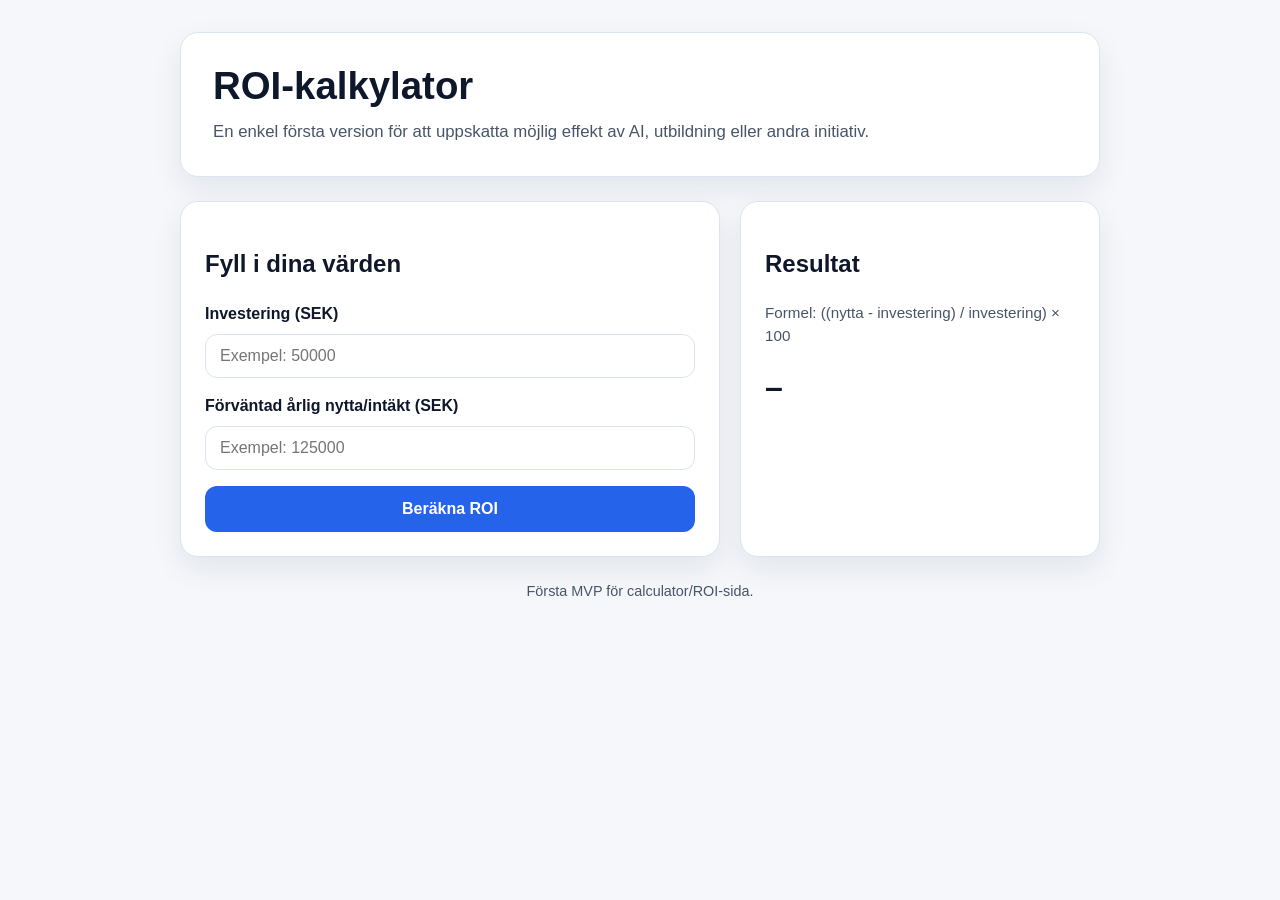
==== index.html @ 21eb2265 "Create index.html for ROI calculator Initial implementation of ROI calculator web page." ====
<!doctype html>
<html lang="sv">
<head>
  <meta charset="utf-8" />
  <meta name="viewport" content="width=device-width,initial-scale=1" />
  <title>ROI-kalkylator | Superintelligent</title>
  <meta name="description" content="Beräkna möjlig ROI på AI och kompetensutveckling." />
  <style>
    :root {
      --bg: #f5f7fb;
      --card: #ffffff;
      --text: #0f172a;
      --muted: #475569;
      --primary: #2563eb;
      --border: #dbe4f0;
      --shadow: 0 12px 30px rgba(15, 23, 42, 0.08);
      --radius: 18px;
    }

    * { box-sizing: border-box; }
    body {
      margin: 0;
      font-family: Arial, sans-serif;
      background: var(--bg);
      color: var(--text);
      line-height: 1.5;
    }

    .wrap {
      max-width: 960px;
      margin: 0 auto;
      padding: 32px 20px 60px;
    }

    .hero {
      background: var(--card);
      border: 1px solid var(--border);
      border-radius: var(--radius);
      box-shadow: var(--shadow);
      padding: 32px;
      margin-bottom: 24px;
    }

    h1 {
      margin: 0 0 12px;
      font-size: 2.4rem;
      line-height: 1.1;
    }

    p.lead {
      margin: 0;
      color: var(--muted);
      font-size: 1.05rem;
      max-width: 720px;
    }

    .grid {
      display: grid;
      gap: 20px;
      grid-template-columns: 1.2fr 0.8fr;
    }

    .card {
      background: var(--card);
      border: 1px solid var(--border);
      border-radius: var(--radius);
      box-shadow: var(--shadow);
      padding: 24px;
    }

    label {
      display: block;
      margin: 0 0 8px;
      font-weight: 700;
    }

    input {
      width: 100%;
      padding: 12px 14px;
      border: 1px solid var(--border);
      border-radius: 12px;
      font-size: 1rem;
      margin-bottom: 16px;
    }

    button {
      width: 100%;
      padding: 14px 18px;
      background: var(--primary);
      color: #fff;
      border: 0;
      border-radius: 12px;
      font-size: 1rem;
      font-weight: 700;
      cursor: pointer;
    }

    .result {
      margin-top: 8px;
      font-size: 2rem;
      font-weight: 800;
    }

    .muted {
      color: var(--muted);
    }

    .small {
      font-size: 0.95rem;
    }

    footer {
      margin-top: 24px;
      color: var(--muted);
      font-size: 0.9rem;
      text-align: center;
    }

    @media (max-width: 800px) {
      .grid {
        grid-template-columns: 1fr;
      }

      h1 {
        font-size: 2rem;
      }
    }
  </style>
</head>
<body>
  <main class="wrap">
    <section class="hero">
      <h1>ROI-kalkylator</h1>
      <p class="lead">
        En enkel första version för att uppskatta möjlig effekt av AI, utbildning eller andra initiativ.
      </p>
    </section>

    <section class="grid">
      <div class="card">
        <h2>Fyll i dina värden</h2>

        <label for="investment">Investering (SEK)</label>
        <input id="investment" type="number" placeholder="Exempel: 50000" />

        <label for="gain">Förväntad årlig nytta/intäkt (SEK)</label>
        <input id="gain" type="number" placeholder="Exempel: 125000" />

        <button id="calculateBtn">Beräkna ROI</button>
      </div>

      <div class="card">
        <h2>Resultat</h2>
        <p class="muted small">Formel: ((nytta - investering) / investering) × 100</p>
        <div id="result" class="result">–</div>
        <p id="explanation" class="muted"></p>
      </div>
    </section>

    <footer>
      Första MVP för calculator/ROI-sida.
    </footer>
  </main>

  <script>
    const investmentInput = document.getElementById("investment");
    const gainInput = document.getElementById("gain");
    const resultEl = document.getElementById("result");
    const explanationEl = document.getElementById("explanation");
    const button = document.getElementById("calculateBtn");

    function formatPercent(value) {
      return new Intl.NumberFormat("sv-SE", {
        maximumFractionDigits: 1
      }).format(value) + " %";
    }

    button.addEventListener("click", () => {
      const investment = Number(investmentInput.value);
      const gain = Number(gainInput.value);

      if (!investment || investment <= 0 || gain < 0) {
        resultEl.textContent = "Ogiltiga värden";
        explanationEl.textContent = "Fyll i en investering över 0 och en nytta på 0 eller mer.";
        return;
      }

      const roi = ((gain - investment) / investment) * 100;
      resultEl.textContent = formatPercent(roi);

      if (roi >= 100) {
        explanationEl.textContent = "Det här indikerar mycket stark potentiell avkastning.";
      } else if (roi >= 0) {
        explanationEl.textContent = "Det här indikerar positiv potentiell avkastning.";
      } else {
        explanationEl.textContent = "Det här indikerar att nyttan ännu inte överstiger investeringen.";
      }
    });
  </script>
</body>
</html>
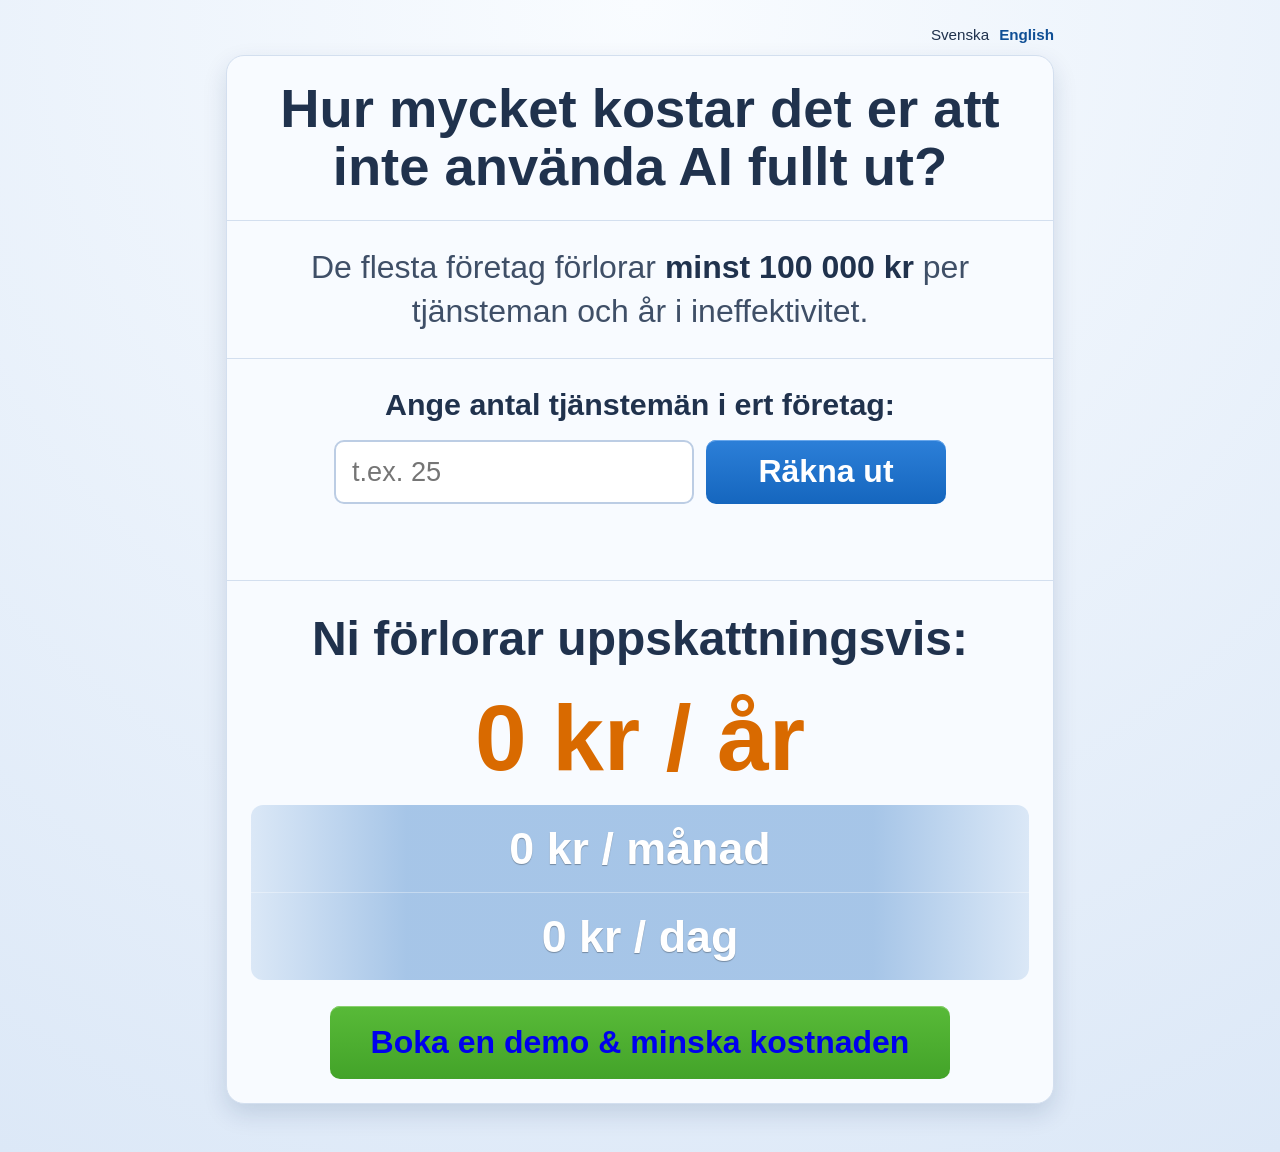
==== commit 95ab9f3d: "Merge branch 'main' into codex/skapa-responsiv-kalkylator-landningssida-nm3vhr" ====
--- a/index.html
+++ b/index.html
@@ -3,197 +3,346 @@
 <head>
   <meta charset="utf-8" />
   <meta name="viewport" content="width=device-width,initial-scale=1" />
-  <title>ROI-kalkylator | Superintelligent</title>
-  <meta name="description" content="Beräkna möjlig ROI på AI och kompetensutveckling." />
+  <title>AI-kostnadskalkylator | Vad kostar utebliven AI-användning?</title>
+  <meta name="description" content="Räkna ut vad det kostar ert företag att inte använda Microsoft Copilot och ChatGPT fullt ut." />
+  <link rel="canonical" href="https://superintelligent.se/" />
+  <link rel="alternate" hreflang="sv" href="https://superintelligent.se/" />
+  <link rel="alternate" hreflang="en" href="https://superintelligent.se/en.html" />
+  <link rel="alternate" hreflang="x-default" href="https://superintelligent.se/" />
   <style>
     :root {
-      --bg: #f5f7fb;
-      --card: #ffffff;
-      --text: #0f172a;
-      --muted: #475569;
-      --primary: #2563eb;
-      --border: #dbe4f0;
-      --shadow: 0 12px 30px rgba(15, 23, 42, 0.08);
+      --bg: #eef4fb;
+      --card: #f8fbff;
+      --text: #20324d;
+      --muted: #3f4f67;
+      --line: #d3dfef;
+      --blue: #1566be;
+      --blue-dark: #0f4f95;
+      --green: #43a329;
+      --green-dark: #2f851a;
+      --orange: #d96a00;
+      --result-bg: #eaf2fb;
       --radius: 18px;
+      --shadow: 0 10px 24px rgba(10, 42, 90, 0.14);
     }
 
     * { box-sizing: border-box; }
+
     body {
       margin: 0;
       font-family: Arial, sans-serif;
-      background: var(--bg);
       color: var(--text);
-      line-height: 1.5;
-    }
-
-    .wrap {
-      max-width: 960px;
+      background: radial-gradient(circle at top, #f9fcff 0%, #dce8f7 100%);
+      line-height: 1.4;
+      min-height: 100vh;
+    }
+
+    main {
+      width: min(100%, 860px);
       margin: 0 auto;
-      padding: 32px 20px 60px;
-    }
-
-    .hero {
+      padding: 24px 16px 48px;
+    }
+
+    .calculator {
       background: var(--card);
-      border: 1px solid var(--border);
+      border: 1px solid var(--line);
       border-radius: var(--radius);
       box-shadow: var(--shadow);
-      padding: 32px;
-      margin-bottom: 24px;
+      overflow: hidden;
+    }
+
+    .section {
+      padding: 24px;
+      border-bottom: 1px solid var(--line);
+    }
+
+    .section:last-child {
+      border-bottom: 0;
     }
 
     h1 {
-      margin: 0 0 12px;
-      font-size: 2.4rem;
-      line-height: 1.1;
-    }
-
-    p.lead {
+      font-size: clamp(2rem, 5vw, 3.4rem);
+      line-height: 1.06;
+      text-align: center;
       margin: 0;
+    }
+
+    .lead {
+      margin: 0;
+      text-align: center;
+      font-size: clamp(1.1rem, 2.7vw, 2rem);
       color: var(--muted);
-      font-size: 1.05rem;
-      max-width: 720px;
-    }
-
-    .grid {
-      display: grid;
-      gap: 20px;
-      grid-template-columns: 1.2fr 0.8fr;
-    }
-
-    .card {
-      background: var(--card);
-      border: 1px solid var(--border);
-      border-radius: var(--radius);
-      box-shadow: var(--shadow);
-      padding: 24px;
+    }
+
+    .lead strong {
+      color: var(--text);
     }
 
     label {
       display: block;
-      margin: 0 0 8px;
-      font-weight: 700;
+      text-align: center;
+      font-size: clamp(1.25rem, 2.6vw, 1.9rem);
+      font-weight: 700;
+      margin-bottom: 14px;
+    }
+
+    .controls {
+      display: flex;
+      gap: 12px;
+      justify-content: center;
+      flex-wrap: wrap;
     }
 
     input {
-      width: 100%;
-      padding: 12px 14px;
-      border: 1px solid var(--border);
+      width: min(100%, 360px);
+      border: 2px solid #bccde4;
+      border-radius: 10px;
+      padding: 14px 16px;
+      font-size: 1.7rem;
+      color: var(--text);
+      background: #fff;
+    }
+
+    button {
+      border: 0;
+      border-radius: 10px;
+      cursor: pointer;
+      font-weight: 700;
+      color: #fff;
+      transition: transform .15s ease, filter .15s ease;
+    }
+
+    button:hover {
+      filter: brightness(1.05);
+      transform: translateY(-1px);
+    }
+
+    .calculate {
+      background: linear-gradient(#2c7fd8, var(--blue));
+      box-shadow: inset 0 1px 0 #69a7eb;
+      font-size: 2rem;
+      padding: 10px 24px;
+      min-width: 240px;
+    }
+
+    .error {
+      margin-top: 12px;
+      min-height: 24px;
+      font-weight: 700;
+      text-align: center;
+      color: #b02626;
+    }
+
+    .result-title {
+      text-align: center;
+      margin: 0;
+      font-size: clamp(1.9rem, 4vw, 3rem);
+    }
+
+    .yearly {
+      font-size: clamp(2.7rem, 8vw, 5.8rem);
+      text-align: center;
+      color: var(--orange);
+      font-weight: 800;
+      margin: 18px 0;
+      line-height: 1.05;
+    }
+
+    .sub-results {
+      background: linear-gradient(90deg, rgba(21,102,190,0.13) 0%, rgba(21,102,190,0.36) 20%, rgba(21,102,190,0.36) 80%, rgba(21,102,190,0.13) 100%);
       border-radius: 12px;
-      font-size: 1rem;
-      margin-bottom: 16px;
-    }
-
-    button {
-      width: 100%;
-      padding: 14px 18px;
-      background: var(--primary);
+      overflow: hidden;
+    }
+
+    .sub-row {
+      font-size: clamp(1.5rem, 3.7vw, 2.8rem);
+      text-align: center;
+      padding: 12px;
+      font-weight: 700;
       color: #fff;
+      text-shadow: 0 1px 1px rgba(0,0,0,.3);
+    }
+
+    .sub-row + .sub-row {
+      border-top: 1px solid rgba(255,255,255,.35);
+    }
+
+    .cta-wrap {
+      padding-top: 26px;
+      text-align: center;
+      color: #b42318;
+      font-size: 1.1rem;
+      font-weight: 600;
+      min-height: 1.3em;
+    }
+
+    .cta {
+      display: inline-block;
+      background: linear-gradient(#58ba38, var(--green));
+      box-shadow: inset 0 1px 0 #8ad06f;
+      text-decoration: none;
+      font-size: clamp(1.3rem, 3vw, 2rem);
+      padding: 14px 20px;
+      border-radius: 10px;
+      min-width: min(100%, 620px);
+    }
+
+    .lang-switch {
+      display: flex;
+      justify-content: flex-end;
+      margin-bottom: 10px;
+      font-size: .95rem;
+      gap: 10px;
+    }
+
+    .lang-switch a {
+      color: var(--blue-dark);
+      font-weight: 700;
+      text-decoration: none;
+    }
+
+    .sr-only {
+      position: absolute;
+      width: 1px;
+      height: 1px;
+      overflow: hidden;
+      clip: rect(0,0,0,0);
+      white-space: nowrap;
       border: 0;
-      border-radius: 12px;
-      font-size: 1rem;
-      font-weight: 700;
-      cursor: pointer;
-    }
-
-    .result {
-      margin-top: 8px;
-      font-size: 2rem;
-      font-weight: 800;
-    }
-
-    .muted {
-      color: var(--muted);
-    }
-
-    .small {
-      font-size: 0.95rem;
-    }
-
-    footer {
-      margin-top: 24px;
-      color: var(--muted);
-      font-size: 0.9rem;
-      text-align: center;
-    }
-
-    @media (max-width: 800px) {
-      .grid {
-        grid-template-columns: 1fr;
-      }
-
-      h1 {
-        font-size: 2rem;
+      padding: 0;
+      margin: -1px;
+    }
+
+    @media (max-width: 640px) {
+      .section {
+        padding: 18px 14px;
+      }
+
+      .calculate {
+        width: 100%;
+        font-size: 1.7rem;
+      }
+
+      input {
+        font-size: 1.45rem;
+      }
+
+      .cta {
+        width: 100%;
       }
     }
   </style>
 </head>
 <body>
-  <main class="wrap">
-    <section class="hero">
-      <h1>ROI-kalkylator</h1>
-      <p class="lead">
-        En enkel första version för att uppskatta möjlig effekt av AI, utbildning eller andra initiativ.
-      </p>
-    </section>
-
-    <section class="grid">
-      <div class="card">
-        <h2>Fyll i dina värden</h2>
-
-        <label for="investment">Investering (SEK)</label>
-        <input id="investment" type="number" placeholder="Exempel: 50000" />
-
-        <label for="gain">Förväntad årlig nytta/intäkt (SEK)</label>
-        <input id="gain" type="number" placeholder="Exempel: 125000" />
-
-        <button id="calculateBtn">Beräkna ROI</button>
+  <main>
+    <div class="lang-switch" aria-label="Språk">
+      <span>Svenska</span>
+      <a href="en.html" lang="en">English</a>
+    </div>
+
+    <section class="calculator" aria-label="Kalkylator för AI-kostnad">
+      <div class="section">
+        <h1>Hur mycket kostar det er att inte använda AI fullt ut?</h1>
       </div>
 
-      <div class="card">
-        <h2>Resultat</h2>
-        <p class="muted small">Formel: ((nytta - investering) / investering) × 100</p>
-        <div id="result" class="result">–</div>
-        <p id="explanation" class="muted"></p>
+      <div class="section">
+        <p class="lead">De flesta företag förlorar <strong>minst 100 000 kr</strong> per tjänsteman och år i ineffektivitet.</p>
+      </div>
+
+      <div class="section">
+        <label for="employees">Ange antal tjänstemän i ert företag:</label>
+        <div class="controls">
+          <input id="employees" type="number" min="1" step="1" inputmode="numeric" placeholder="t.ex. 25" aria-describedby="feedback" />
+          <button class="calculate" id="calculateBtn" type="button">Räkna ut</button>
+        </div>
+        <p id="feedback" class="error" aria-live="polite"></p>
+      </div>
+
+      <div class="section" id="resultSection">
+        <h2 class="result-title">Ni förlorar uppskattningsvis:</h2>
+        <p class="yearly" id="yearResult">0 kr / år</p>
+        <div class="sub-results" role="status" aria-live="polite">
+          <div class="sub-row" id="monthResult">0 kr / månad</div>
+          <div class="sub-row" id="dayResult">0 kr / dag</div>
+        </div>
+
+        <div class="cta-wrap">
+          <a class="cta" href="#demo">Boka en demo &amp; minska kostnaden</a>
+        </div>
       </div>
     </section>
-
-    <footer>
-      Första MVP för calculator/ROI-sida.
-    </footer>
   </main>
 
   <script>
-    const investmentInput = document.getElementById("investment");
-    const gainInput = document.getElementById("gain");
-    const resultEl = document.getElementById("result");
-    const explanationEl = document.getElementById("explanation");
-    const button = document.getElementById("calculateBtn");
-
-    function formatPercent(value) {
-      return new Intl.NumberFormat("sv-SE", {
-        maximumFractionDigits: 1
-      }).format(value) + " %";
-    }
-
-    button.addEventListener("click", () => {
-      const investment = Number(investmentInput.value);
-      const gain = Number(gainInput.value);
-
-      if (!investment || investment <= 0 || gain < 0) {
-        resultEl.textContent = "Ogiltiga värden";
-        explanationEl.textContent = "Fyll i en investering över 0 och en nytta på 0 eller mer.";
+    const employeesInput = document.getElementById('employees');
+    const feedback = document.getElementById('feedback');
+    const calculateBtn = document.getElementById('calculateBtn');
+    const yearResult = document.getElementById('yearResult');
+    const monthResult = document.getElementById('monthResult');
+    const dayResult = document.getElementById('dayResult');
+
+    const COST_PER_EMPLOYEE = 100000;
+    const DAYS_PER_YEAR = 365;
+    const MONTHS_PER_YEAR = 12;
+
+    function formatSEK(value) {
+      return new Intl.NumberFormat('sv-SE', {
+        style: 'currency',
+        currency: 'SEK',
+        maximumFractionDigits: 0
+      }).format(value);
+    }
+
+    function setResults(annualCost) {
+      const monthlyCost = annualCost / MONTHS_PER_YEAR;
+      const dailyCost = annualCost / DAYS_PER_YEAR;
+
+      yearResult.textContent = `${formatSEK(annualCost)} / år`;
+      monthResult.textContent = `${formatSEK(monthlyCost)} / månad`;
+      dayResult.textContent = `${formatSEK(dailyCost)} / dag`;
+    }
+
+    function validateEmployees(value) {
+      if (value === '') {
+        return 'Fyll i antal tjänstemän så visar vi hur mycket ni kan spara med rätt AI-stöd.';
+      }
+
+      const number = Number(value);
+
+      if (!Number.isFinite(number)) {
+        return 'Ange ett giltigt antal tjänstemän för att få en tydlig besparingsbild.';
+      }
+
+      if (number === 0) {
+        return 'Skriv in minst 1 tjänsteman så ser ni hur snabbt ineffektivitet blir dyrt.';
+      }
+
+      if (number < 0) {
+        return 'Negativa tal fungerar inte här – ange faktiskt antal tjänstemän och låt oss räkna hem AI-investeringen.';
+      }
+
+      return '';
+    }
+
+    function runCalculation() {
+      const value = employeesInput.value.trim();
+      const errorMessage = validateEmployees(value);
+
+      if (errorMessage) {
+        feedback.textContent = errorMessage;
         return;
       }
 
-      const roi = ((gain - investment) / investment) * 100;
-      resultEl.textContent = formatPercent(roi);
-
-      if (roi >= 100) {
-        explanationEl.textContent = "Det här indikerar mycket stark potentiell avkastning.";
-      } else if (roi >= 0) {
-        explanationEl.textContent = "Det här indikerar positiv potentiell avkastning.";
-      } else {
-        explanationEl.textContent = "Det här indikerar att nyttan ännu inte överstiger investeringen.";
+      feedback.textContent = '';
+      const employees = Number(value);
+      const annualCost = employees * COST_PER_EMPLOYEE;
+      setResults(annualCost);
+    }
+
+    calculateBtn.addEventListener('click', runCalculation);
+    employeesInput.addEventListener('keydown', (event) => {
+      if (event.key === 'Enter') {
+        runCalculation();
       }
     });
   </script>
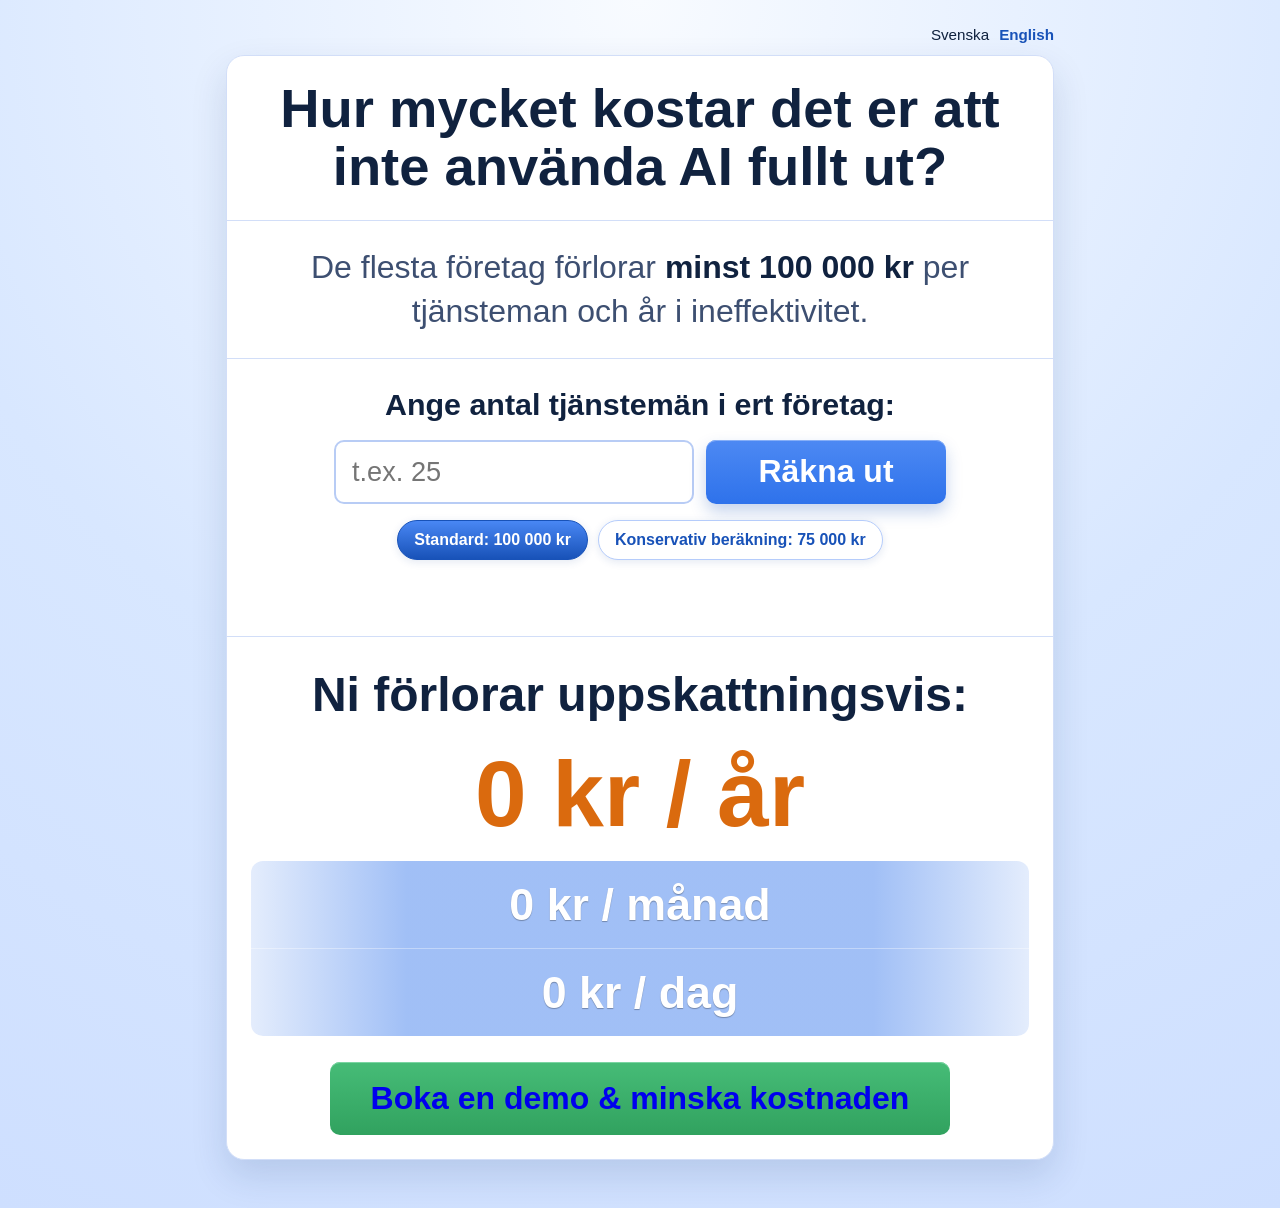
==== commit 4977a0ec: "Förnya premiumdesign och lägg till konservativ beräkning" ====
--- a/index.html
+++ b/index.html
@@ -11,19 +11,20 @@
   <link rel="alternate" hreflang="x-default" href="https://superintelligent.se/" />
   <style>
     :root {
-      --bg: #eef4fb;
-      --card: #f8fbff;
-      --text: #20324d;
-      --muted: #3f4f67;
-      --line: #d3dfef;
-      --blue: #1566be;
-      --blue-dark: #0f4f95;
-      --green: #43a329;
-      --green-dark: #2f851a;
-      --orange: #d96a00;
-      --result-bg: #eaf2fb;
+      --bg: #ebf1ff;
+      --card: #ffffff;
+      --text: #10223f;
+      --muted: #3d4f71;
+      --line: #d2def8;
+      --blue: #2E72EB;
+      --blue-dark: #1852b8;
+      --blue-soft: #dce9ff;
+      --green: #31a25f;
+      --green-dark: #1f854a;
+      --orange: #da6a0e;
+      --result-bg: #edf3ff;
       --radius: 18px;
-      --shadow: 0 10px 24px rgba(10, 42, 90, 0.14);
+      --shadow: 0 16px 36px rgba(17, 47, 104, 0.14);
     }
 
     * { box-sizing: border-box; }
@@ -32,7 +33,7 @@
       margin: 0;
       font-family: Arial, sans-serif;
       color: var(--text);
-      background: radial-gradient(circle at top, #f9fcff 0%, #dce8f7 100%);
+      background: radial-gradient(circle at top, #f8fbff 0%, #d8e7ff 55%, #cedfff 100%);
       line-height: 1.4;
       min-height: 100vh;
     }
@@ -49,6 +50,7 @@
       border-radius: var(--radius);
       box-shadow: var(--shadow);
       overflow: hidden;
+      backdrop-filter: blur(2px);
     }
 
     .section {
@@ -95,7 +97,7 @@
 
     input {
       width: min(100%, 360px);
-      border: 2px solid #bccde4;
+      border: 2px solid #b8ccf5;
       border-radius: 10px;
       padding: 14px 16px;
       font-size: 1.7rem;
@@ -118,11 +120,35 @@
     }
 
     .calculate {
-      background: linear-gradient(#2c7fd8, var(--blue));
-      box-shadow: inset 0 1px 0 #69a7eb;
+      background: linear-gradient(#4d89f3, var(--blue));
+      box-shadow: inset 0 1px 0 #87aff7, 0 8px 16px rgba(27, 82, 184, 0.25);
       font-size: 2rem;
       padding: 10px 24px;
       min-width: 240px;
+    }
+
+    .mode-toggle {
+      display: flex;
+      justify-content: center;
+      flex-wrap: wrap;
+      gap: 10px;
+      margin-top: 16px;
+    }
+
+    .mode-btn {
+      color: var(--blue-dark);
+      background: #fff;
+      border: 1px solid #b5ccfb;
+      border-radius: 999px;
+      padding: 10px 16px;
+      font-size: 1rem;
+      box-shadow: 0 2px 8px rgba(21, 66, 147, 0.12);
+    }
+
+    .mode-btn.active {
+      color: #fff;
+      background: linear-gradient(180deg, #4987f4 0%, var(--blue-dark) 100%);
+      border-color: var(--blue-dark);
     }
 
     .error {
@@ -149,7 +175,7 @@
     }
 
     .sub-results {
-      background: linear-gradient(90deg, rgba(21,102,190,0.13) 0%, rgba(21,102,190,0.36) 20%, rgba(21,102,190,0.36) 80%, rgba(21,102,190,0.13) 100%);
+      background: linear-gradient(90deg, rgba(46,114,235,0.13) 0%, rgba(46,114,235,0.45) 20%, rgba(46,114,235,0.45) 80%, rgba(46,114,235,0.13) 100%);
       border-radius: 12px;
       overflow: hidden;
     }
@@ -178,8 +204,8 @@
 
     .cta {
       display: inline-block;
-      background: linear-gradient(#58ba38, var(--green));
-      box-shadow: inset 0 1px 0 #8ad06f;
+      background: linear-gradient(#46bc77, var(--green));
+      box-shadow: inset 0 1px 0 #7ad5a2;
       text-decoration: none;
       font-size: clamp(1.3rem, 3vw, 2rem);
       padding: 14px 20px;
@@ -223,6 +249,10 @@
         font-size: 1.7rem;
       }
 
+      .mode-btn {
+        width: 100%;
+      }
+
       input {
         font-size: 1.45rem;
       }
@@ -246,7 +276,7 @@
       </div>
 
       <div class="section">
-        <p class="lead">De flesta företag förlorar <strong>minst 100 000 kr</strong> per tjänsteman och år i ineffektivitet.</p>
+        <p class="lead">De flesta företag förlorar <strong>minst <span id="basisAmount">100 000 kr</span></strong> per tjänsteman och år i ineffektivitet.</p>
       </div>
 
       <div class="section">
@@ -254,6 +284,10 @@
         <div class="controls">
           <input id="employees" type="number" min="1" step="1" inputmode="numeric" placeholder="t.ex. 25" aria-describedby="feedback" />
           <button class="calculate" id="calculateBtn" type="button">Räkna ut</button>
+        </div>
+        <div class="mode-toggle" aria-label="Val av beräkningsmodell">
+          <button type="button" class="mode-btn active" id="standardModeBtn">Standard: 100 000 kr</button>
+          <button type="button" class="mode-btn" id="conservativeModeBtn">Konservativ beräkning: 75 000 kr</button>
         </div>
         <p id="feedback" class="error" aria-live="polite"></p>
       </div>
@@ -280,10 +314,15 @@
     const yearResult = document.getElementById('yearResult');
     const monthResult = document.getElementById('monthResult');
     const dayResult = document.getElementById('dayResult');
-
-    const COST_PER_EMPLOYEE = 100000;
+    const basisAmount = document.getElementById('basisAmount');
+    const standardModeBtn = document.getElementById('standardModeBtn');
+    const conservativeModeBtn = document.getElementById('conservativeModeBtn');
+
+    const STANDARD_COST_PER_EMPLOYEE = 100000;
+    const CONSERVATIVE_COST_PER_EMPLOYEE = 75000;
     const DAYS_PER_YEAR = 365;
     const MONTHS_PER_YEAR = 12;
+    let costPerEmployee = STANDARD_COST_PER_EMPLOYEE;
 
     function formatSEK(value) {
       return new Intl.NumberFormat('sv-SE', {
@@ -324,6 +363,14 @@
       return '';
     }
 
+    function setMode(mode) {
+      const isConservative = mode === 'conservative';
+      costPerEmployee = isConservative ? CONSERVATIVE_COST_PER_EMPLOYEE : STANDARD_COST_PER_EMPLOYEE;
+      basisAmount.textContent = `${costPerEmployee.toLocaleString('sv-SE')} kr`;
+      standardModeBtn.classList.toggle('active', !isConservative);
+      conservativeModeBtn.classList.toggle('active', isConservative);
+    }
+
     function runCalculation() {
       const value = employeesInput.value.trim();
       const errorMessage = validateEmployees(value);
@@ -335,10 +382,12 @@
 
       feedback.textContent = '';
       const employees = Number(value);
-      const annualCost = employees * COST_PER_EMPLOYEE;
+      const annualCost = employees * costPerEmployee;
       setResults(annualCost);
     }
 
+    standardModeBtn.addEventListener('click', () => setMode('standard'));
+    conservativeModeBtn.addEventListener('click', () => setMode('conservative'));
     calculateBtn.addEventListener('click', runCalculation);
     employeesInput.addEventListener('keydown', (event) => {
       if (event.key === 'Enter') {
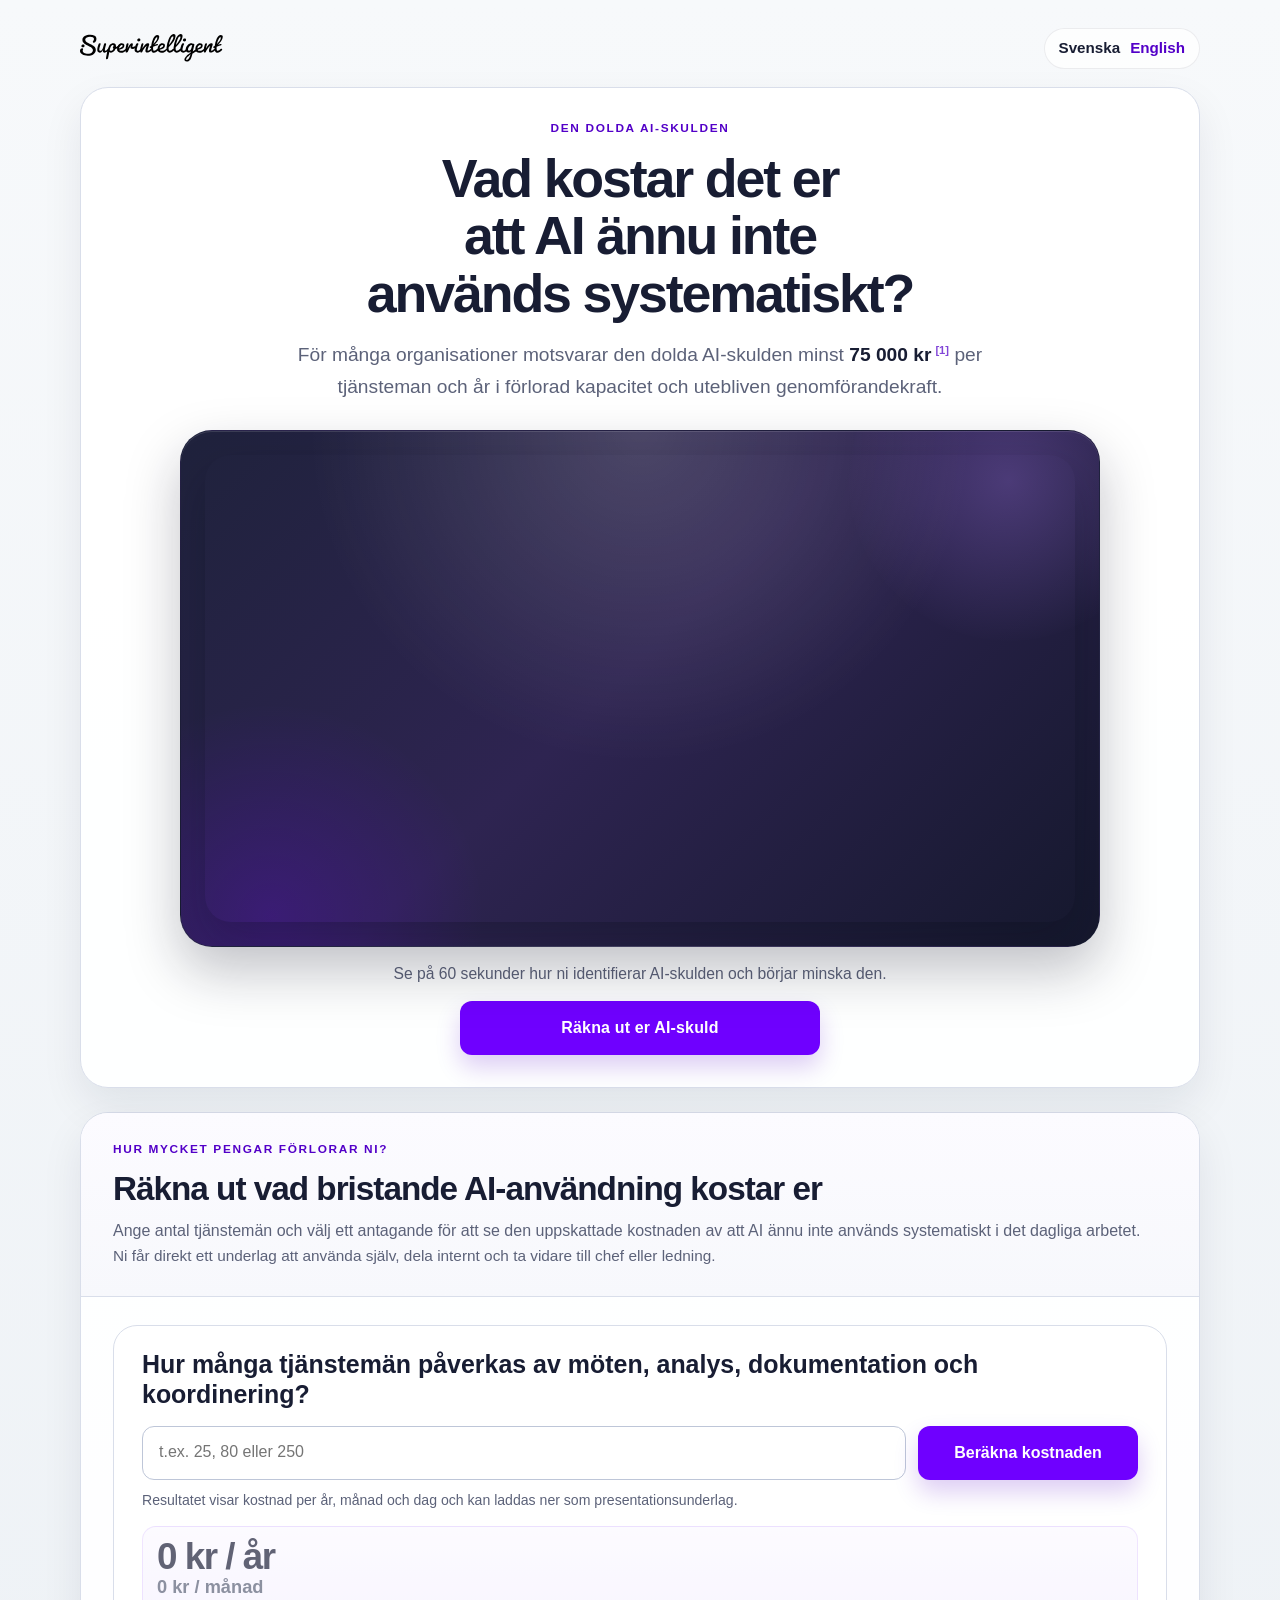
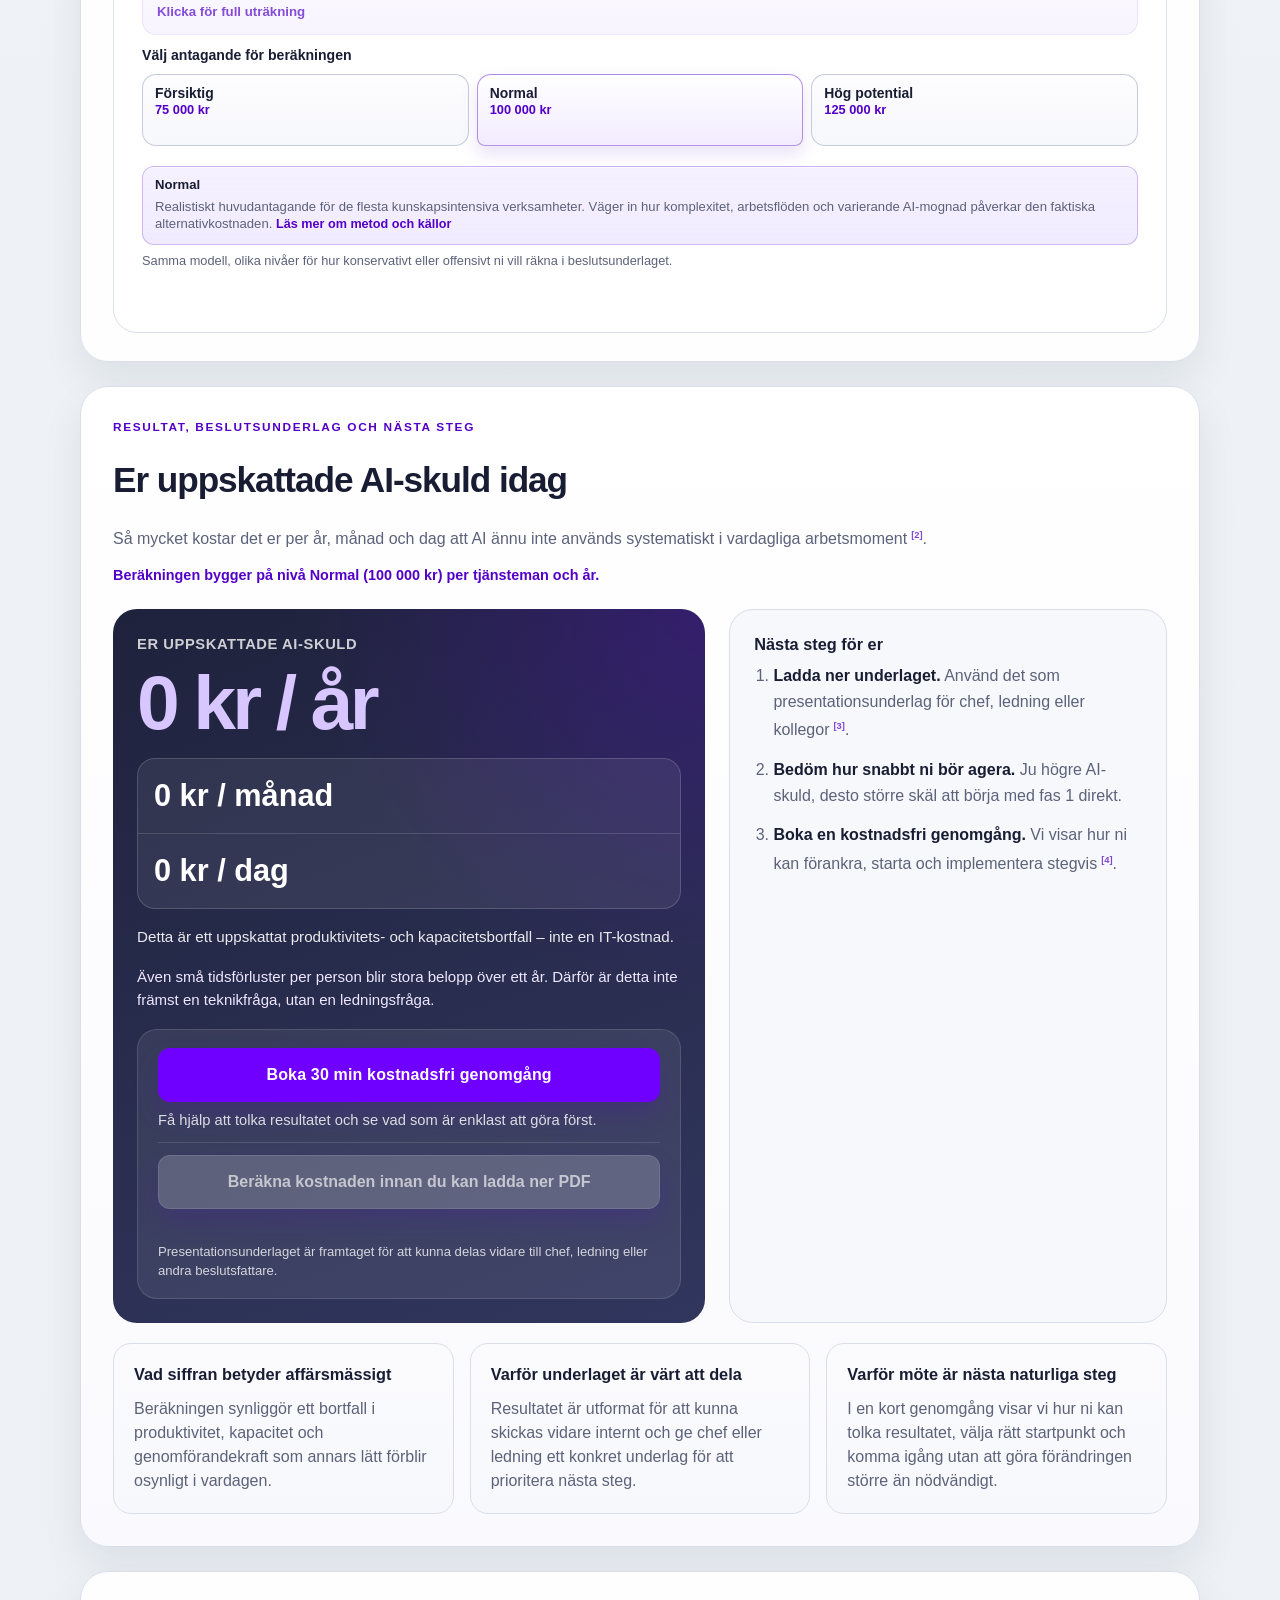
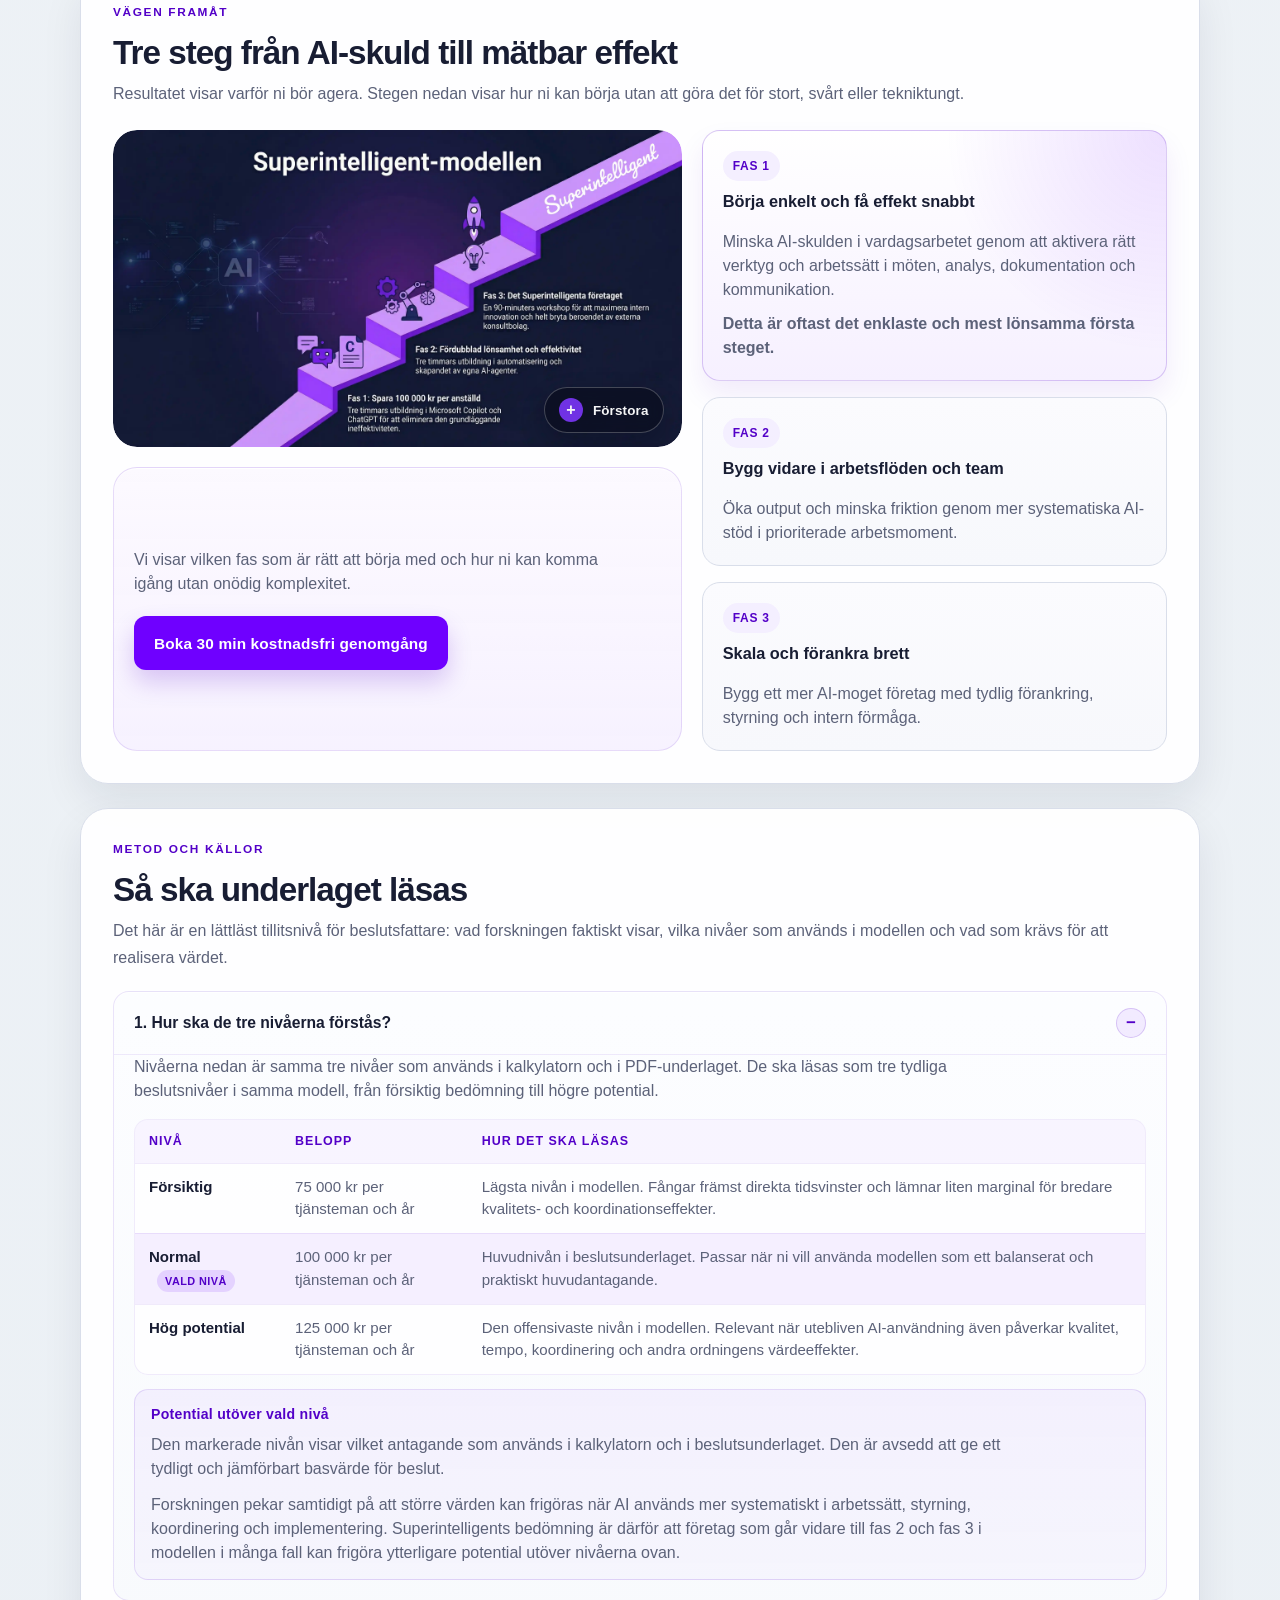
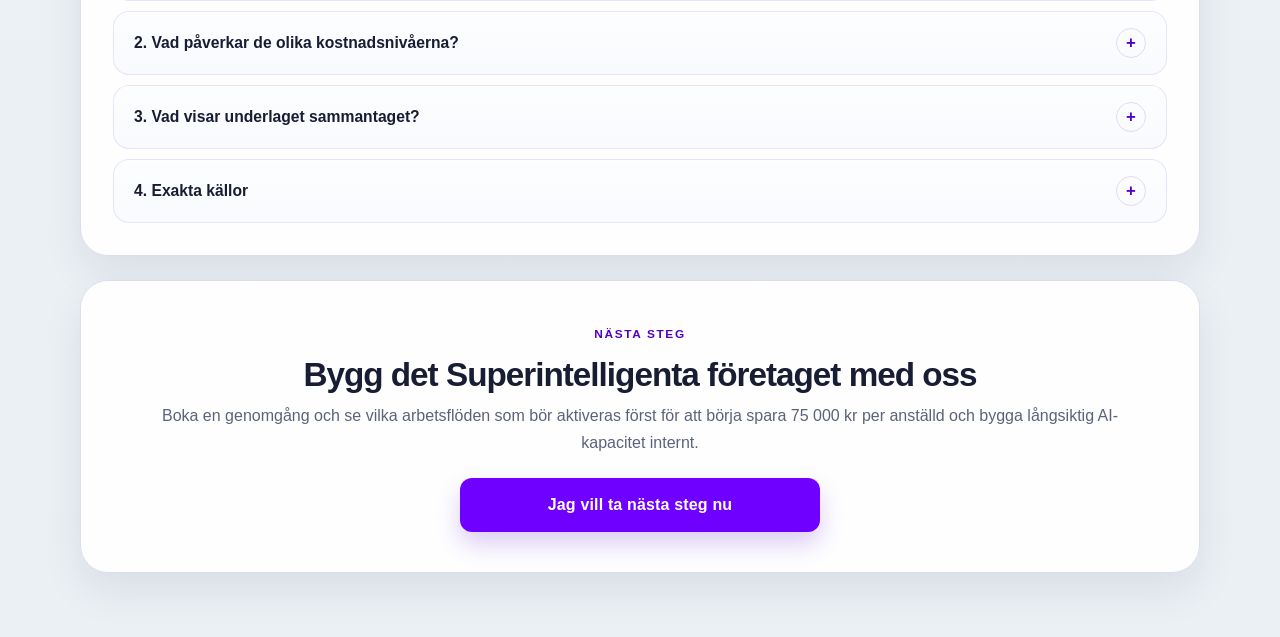
==== commit 3cb51703: "Import latest ROI calculator version" ====
--- a/index.html
+++ b/index.html
@@ -5,395 +5,256 @@
   <meta name="viewport" content="width=device-width,initial-scale=1" />
   <title>AI-kostnadskalkylator | Vad kostar utebliven AI-användning?</title>
   <meta name="description" content="Räkna ut vad det kostar ert företag att inte använda Microsoft Copilot och ChatGPT fullt ut." />
-  <link rel="canonical" href="https://superintelligent.se/" />
-  <link rel="alternate" hreflang="sv" href="https://superintelligent.se/" />
-  <link rel="alternate" hreflang="en" href="https://superintelligent.se/en.html" />
-  <link rel="alternate" hreflang="x-default" href="https://superintelligent.se/" />
-  <style>
-    :root {
-      --bg: #ebf1ff;
-      --card: #ffffff;
-      --text: #10223f;
-      --muted: #3d4f71;
-      --line: #d2def8;
-      --blue: #2E72EB;
-      --blue-dark: #1852b8;
-      --blue-soft: #dce9ff;
-      --green: #31a25f;
-      --green-dark: #1f854a;
-      --orange: #da6a0e;
-      --result-bg: #edf3ff;
-      --radius: 18px;
-      --shadow: 0 16px 36px rgba(17, 47, 104, 0.14);
-    }
-
-    * { box-sizing: border-box; }
-
-    body {
-      margin: 0;
-      font-family: Arial, sans-serif;
-      color: var(--text);
-      background: radial-gradient(circle at top, #f8fbff 0%, #d8e7ff 55%, #cedfff 100%);
-      line-height: 1.4;
-      min-height: 100vh;
-    }
-
-    main {
-      width: min(100%, 860px);
-      margin: 0 auto;
-      padding: 24px 16px 48px;
-    }
-
-    .calculator {
-      background: var(--card);
-      border: 1px solid var(--line);
-      border-radius: var(--radius);
-      box-shadow: var(--shadow);
-      overflow: hidden;
-      backdrop-filter: blur(2px);
-    }
-
-    .section {
-      padding: 24px;
-      border-bottom: 1px solid var(--line);
-    }
-
-    .section:last-child {
-      border-bottom: 0;
-    }
-
-    h1 {
-      font-size: clamp(2rem, 5vw, 3.4rem);
-      line-height: 1.06;
-      text-align: center;
-      margin: 0;
-    }
-
-    .lead {
-      margin: 0;
-      text-align: center;
-      font-size: clamp(1.1rem, 2.7vw, 2rem);
-      color: var(--muted);
-    }
-
-    .lead strong {
-      color: var(--text);
-    }
-
-    label {
-      display: block;
-      text-align: center;
-      font-size: clamp(1.25rem, 2.6vw, 1.9rem);
-      font-weight: 700;
-      margin-bottom: 14px;
-    }
-
-    .controls {
-      display: flex;
-      gap: 12px;
-      justify-content: center;
-      flex-wrap: wrap;
-    }
-
-    input {
-      width: min(100%, 360px);
-      border: 2px solid #b8ccf5;
-      border-radius: 10px;
-      padding: 14px 16px;
-      font-size: 1.7rem;
-      color: var(--text);
-      background: #fff;
-    }
-
-    button {
-      border: 0;
-      border-radius: 10px;
-      cursor: pointer;
-      font-weight: 700;
-      color: #fff;
-      transition: transform .15s ease, filter .15s ease;
-    }
-
-    button:hover {
-      filter: brightness(1.05);
-      transform: translateY(-1px);
-    }
-
-    .calculate {
-      background: linear-gradient(#4d89f3, var(--blue));
-      box-shadow: inset 0 1px 0 #87aff7, 0 8px 16px rgba(27, 82, 184, 0.25);
-      font-size: 2rem;
-      padding: 10px 24px;
-      min-width: 240px;
-    }
-
-    .mode-toggle {
-      display: flex;
-      justify-content: center;
-      flex-wrap: wrap;
-      gap: 10px;
-      margin-top: 16px;
-    }
-
-    .mode-btn {
-      color: var(--blue-dark);
-      background: #fff;
-      border: 1px solid #b5ccfb;
-      border-radius: 999px;
-      padding: 10px 16px;
-      font-size: 1rem;
-      box-shadow: 0 2px 8px rgba(21, 66, 147, 0.12);
-    }
-
-    .mode-btn.active {
-      color: #fff;
-      background: linear-gradient(180deg, #4987f4 0%, var(--blue-dark) 100%);
-      border-color: var(--blue-dark);
-    }
-
-    .error {
-      margin-top: 12px;
-      min-height: 24px;
-      font-weight: 700;
-      text-align: center;
-      color: #b02626;
-    }
-
-    .result-title {
-      text-align: center;
-      margin: 0;
-      font-size: clamp(1.9rem, 4vw, 3rem);
-    }
-
-    .yearly {
-      font-size: clamp(2.7rem, 8vw, 5.8rem);
-      text-align: center;
-      color: var(--orange);
-      font-weight: 800;
-      margin: 18px 0;
-      line-height: 1.05;
-    }
-
-    .sub-results {
-      background: linear-gradient(90deg, rgba(46,114,235,0.13) 0%, rgba(46,114,235,0.45) 20%, rgba(46,114,235,0.45) 80%, rgba(46,114,235,0.13) 100%);
-      border-radius: 12px;
-      overflow: hidden;
-    }
-
-    .sub-row {
-      font-size: clamp(1.5rem, 3.7vw, 2.8rem);
-      text-align: center;
-      padding: 12px;
-      font-weight: 700;
-      color: #fff;
-      text-shadow: 0 1px 1px rgba(0,0,0,.3);
-    }
-
-    .sub-row + .sub-row {
-      border-top: 1px solid rgba(255,255,255,.35);
-    }
-
-    .cta-wrap {
-      padding-top: 26px;
-      text-align: center;
-      color: #b42318;
-      font-size: 1.1rem;
-      font-weight: 600;
-      min-height: 1.3em;
-    }
-
-    .cta {
-      display: inline-block;
-      background: linear-gradient(#46bc77, var(--green));
-      box-shadow: inset 0 1px 0 #7ad5a2;
-      text-decoration: none;
-      font-size: clamp(1.3rem, 3vw, 2rem);
-      padding: 14px 20px;
-      border-radius: 10px;
-      min-width: min(100%, 620px);
-    }
-
-    .lang-switch {
-      display: flex;
-      justify-content: flex-end;
-      margin-bottom: 10px;
-      font-size: .95rem;
-      gap: 10px;
-    }
-
-    .lang-switch a {
-      color: var(--blue-dark);
-      font-weight: 700;
-      text-decoration: none;
-    }
-
-    .sr-only {
-      position: absolute;
-      width: 1px;
-      height: 1px;
-      overflow: hidden;
-      clip: rect(0,0,0,0);
-      white-space: nowrap;
-      border: 0;
-      padding: 0;
-      margin: -1px;
-    }
-
-    @media (max-width: 640px) {
-      .section {
-        padding: 18px 14px;
+  <script src="/urls.js"></script>
+  <link rel="canonical" id="canonical-link" href="" />
+  <link rel="alternate" id="alternate-sv" hreflang="sv" href="" />
+  <link rel="alternate" id="alternate-en" hreflang="en" href="" />
+  <link rel="alternate" id="alternate-default" hreflang="x-default" href="" />
+  <link rel="icon" href="/favicon.svg" type="image/svg+xml" />
+  <link rel="icon" href="/favicon-16x16.png" sizes="16x16" type="image/png" />
+  <link rel="icon" href="/favicon-32x32.png" sizes="32x32" type="image/png" />
+  <link rel="apple-touch-icon" href="/apple-touch-icon.png" sizes="180x180" />
+  <link rel="manifest" href="/site.webmanifest" />
+  <link rel="stylesheet" href="/index.css" />
+  <script>
+    (function () {
+      const urls = window.SITE_URLS;
+
+      if (!urls) {
+        return;
       }
 
-      .calculate {
-        width: 100%;
-        font-size: 1.7rem;
-      }
-
-      .mode-btn {
-        width: 100%;
-      }
-
-      input {
-        font-size: 1.45rem;
-      }
-
-      .cta {
-        width: 100%;
-      }
-    }
-  </style>
+      document.getElementById('canonical-link').href = urls.canonical.sv;
+      document.getElementById('alternate-sv').href = urls.canonical.sv;
+      document.getElementById('alternate-en').href = urls.canonical.en;
+      document.getElementById('alternate-default').href = urls.canonical.sv;
+    }());
+  </script>
 </head>
 <body>
   <main>
-    <div class="lang-switch" aria-label="Språk">
-      <span>Svenska</span>
-      <a href="en.html" lang="en">English</a>
+    <header class="topbar" aria-label="Sidhuvud">
+      <a class="brand-mark" href="#" data-url-key="language.sv" aria-label="Superintelligent startsida">
+        <img src="/images/logo/SuperintelligentLogo.svg" alt="Superintelligent" />
+      </a>
+      <div class="lang-switch" aria-label="Språk">
+        <span>Svenska</span>
+        <a href="#" lang="en" data-url-key="language.en">English</a>
+      </div>
+    </header>
+
+    <div class="page-flow">
+      <section class="content-card hero-card" id="hero" aria-labelledby="hero-title">
+        <div class="hero-shell">
+          <div class="hero-copy">
+            <span class="section-kicker">Den dolda AI-skulden</span>
+            <h1 id="hero-title">Vad kostar det er att AI ännu inte används systematiskt?</h1>
+            <p class="lead">För många organisationer motsvarar den dolda AI-skulden minst <strong><span id="basisAmount">75 000 kr</span></strong><sup class="source-mark"><a href="#" data-url-key="anchors.methodSources" aria-label="Se metod och källor för grundantagandet">[1]</a></sup> per tjänsteman och år i förlorad kapacitet och utebliven genomförandekraft.</p>
+          </div>
+
+          <div class="hero-video-block" aria-labelledby="hero-video-title">
+
+            <div class="hero-video-frame">
+              <div class="hero-video-embed">
+                <iframe
+                  src="https://player.vimeo.com/video/1177692867?badge=0&amp;autopause=0&amp;player_id=0&amp;app_id=58479"
+                  title="Video om hur AI blir en bestående del av verksamheten"
+                  allow="autoplay; fullscreen; picture-in-picture"
+                  allowfullscreen
+                  referrerpolicy="strict-origin-when-cross-origin"
+                ></iframe>
+              </div>
+            </div>
+            <p class="hero-video-copy">Se på 60 sekunder hur ni identifierar AI-skulden och börjar minska den.</p>
+            <div class="hero-video-cta">
+              <a class="cta" href="#calculator-title">Räkna ut er AI-skuld</a>
+            </div>
+          </div>
+        </div>
+      </section>
+
+      <section class="calculator" id="calculator" aria-labelledby="calculator-title">
+        <div class="section calculator-intro">
+          <div class="section-header">
+            <span class="section-kicker">Hur mycket pengar förlorar ni?</span>
+            <h2 class="section-heading" id="calculator-title">Räkna ut vad bristande AI-användning kostar er</h2>
+            <p class="section-copy">Ange antal tjänstemän och välj ett antagande för att se den uppskattade kostnaden av att AI ännu inte används systematiskt i det dagliga arbetet.</p>
+            <p class="calculator-support-copy">Ni får direkt ett underlag att använda själv, dela internt och ta vidare till chef eller ledning.</p>
+          </div>
+        </div>
+
+        <div class="section calculator-workbench">
+          <div class="calculator-panel">
+            <label for="employees">Hur många tjänstemän påverkas av möten, analys, dokumentation och koordinering?</label>
+            <div class="controls">
+              <input id="employees" type="number" min="1" step="1" inputmode="numeric" placeholder="t.ex. 25, 80 eller 250" aria-describedby="feedback" />
+              <button class="calculate" id="calculateBtn" type="button">Beräkna kostnaden</button>
+            </div>
+            <p class="calculator-cta-note">Resultatet visar kostnad per år, månad och dag och kan laddas ner som presentationsunderlag.</p>
+            <section class="inline-result-summary" id="inlineResultSummary" aria-labelledby="inlineResultTitle">
+              <div class="inline-result-main" role="status" aria-live="polite">
+                <p class="inline-result-annual" id="inlineYearResult">0 kr / år</p>
+                <p class="inline-result-value" id="inlineMonthResult">0 kr / månad</p>
+              </div>
+              <a class="inline-result-link" id="inlineResultTitle" href="#" data-url-key="anchors.results">Klicka för full uträkning</a>
+              <span class="sr-only" id="inlineDayResult">0 kr / dag</span>
+            </section>
+            <fieldset class="basis-selector" aria-describedby="basisTrustLine">
+              <legend id="basisLegend">Välj antagande för beräkningen</legend>
+              <div class="basis-options" id="basisOptions" role="radiogroup" aria-label="Val av grundantagande"></div>
+              <div class="basis-info-panel" id="basisInfoPanel" hidden aria-live="polite">
+                <h3 class="basis-info-title" id="basisInfoTitle"></h3>
+                <p class="basis-info-copy" id="basisInfoText"></p>
+              </div>
+              <p class="basis-trust-line" id="basisTrustLine">Samma modell, olika antaganden för hur konservativt eller offensivt ni vill räkna i beslutsunderlaget.</p>
+            </fieldset>
+            <p id="feedback" class="error" aria-live="polite"></p>
+          </div>
+        </div>
+      </section>
+
+      <section class="content-card result-card" id="resultSection" aria-labelledby="result-title-heading" data-pdf-section="results">
+        <div class="result-header">
+          <span class="section-kicker" id="resultSectionKicker">RESULTAT, BESLUTSUNDERLAG OCH NÄSTA STEG</span>
+          <h2 class="result-title" id="result-title-heading">Er uppskattade AI-skuld idag</h2>
+          <p class="section-copy" id="resultSectionCopy">Så mycket kostar det er per år, månad och dag att AI ännu inte används systematiskt i vardagliga arbetsmoment<sup class="source-mark"><a href="#" data-url-key="anchors.methodSources" aria-label="Se metod och källor för investeringsunderlaget">[2]</a></sup>.</p>
+          <p class="result-basis-summary" id="resultBasisSummary"></p>
+        </div>
+
+        <div class="result-overview">
+          <div class="result-primary">
+            <p class="result-eyebrow">Er uppskattade AI-skuld</p>
+            <p class="yearly" id="yearResult">0 kr / år</p>
+            <div class="sub-results" role="status" aria-live="polite">
+              <div class="sub-row" id="monthResult">0 kr / månad</div>
+              <div class="sub-row" id="dayResult">0 kr / dag</div>
+            </div>
+            <p class="result-supporting-copy">Detta är ett uppskattat produktivitets- och kapacitetsbortfall – inte en IT-kostnad.</p>
+            <p class="result-decision-line">Även små tidsförluster per person blir stora belopp över ett år. Därför är detta inte främst en teknikfråga, utan en ledningsfråga.</p>
+            <div class="result-actions" data-pdf-exclude>
+              <div class="result-action-group result-action-group-primary">
+                <a class="cta result-booking-cta" href="#" data-url-key="booking.sv">Boka 30 min kostnadsfri genomgång</a>
+                <p class="result-action-hint">Få hjälp att tolka resultatet och se vad som är enklast att göra först.</p>
+              </div>
+              <div class="result-action-group result-action-group-secondary">
+                <button class="pdf-download-btn" id="downloadPdfBtn" type="button" disabled>Beräkna kostnaden innan du kan ladda ner PDF</button>
+                <p class="pdf-feedback" id="pdfFeedback" aria-live="polite"></p>
+                <p class="result-action-note">Presentationsunderlaget är framtaget för att kunna delas vidare till chef, ledning eller andra beslutsfattare.</p>
+              </div>
+            </div>
+          </div>
+          <div class="result-explainer">
+            <h3 id="resultExplainerTitle">Nästa steg för er</h3>
+            <ol class="next-step-list" id="resultExplainerList"></ol>
+          </div>
+        </div>
+
+        <div class="interpretation-grid" id="interpretationGrid"></div>
+      </section>
+
+      <section class="content-card solution-card" id="solution" aria-labelledby="solution-title" data-pdf-section="solution">
+          <div class="section-header">
+            <span class="section-kicker">Vägen framåt</span>
+          <h2 class="section-heading" id="solution-title">Tre steg från AI-skuld till mätbar effekt</h2>
+          <p class="section-copy">Resultatet visar varför ni bör agera. Stegen nedan visar hur ni kan börja utan att göra det för stort, svårt eller tekniktungt.</p>
+        </div>
+
+        <div class="solution-layout">
+          <div class="phase-visual">
+            <figure class="phase-figure">
+              <button
+                class="phase-image-trigger"
+                type="button"
+                data-lightbox-trigger
+                data-lightbox-image="/images/phases/Superintelligent-modellen-40.webp"
+                data-lightbox-alt="Superintelligent-modellen i tre faser från AI-adoption till ett superintelligent företag"
+                aria-haspopup="dialog"
+                aria-controls="imageLightbox"
+                aria-label="Förstora bilden Superintelligent-modellen"
+              >
+                <img
+                  class="phase-image"
+                  src="/images/phases/Superintelligent-modellen-40.webp"
+                  alt="Superintelligent-modellen i tre faser från AI-adoption till ett superintelligent företag"
+                />
+                <span class="phase-image-zoom-badge" aria-hidden="true">
+                  <span class="phase-image-zoom-icon">+</span>
+                  <span class="phase-image-zoom-label">Förstora</span>
+                </span>
+              </button>
+            </figure>
+            <div class="phase-cta-band" data-pdf-exclude>
+              <div class="phase-cta-content">
+                <p class="phase-cta-copy">Vi visar vilken fas som är rätt att börja med och hur ni kan komma igång utan onödig komplexitet.</p>
+                <a class="cta cta-compact" href="#" data-url-key="booking.sv">Boka 30 min kostnadsfri genomgång</a>
+              </div>
+            </div>
+          </div>
+          <div class="phase-grid">
+            <article class="phase-card phase-card-priority">
+              <span class="phase-index">Fas 1</span>
+              <h3>Börja enkelt och få effekt snabbt</h3>
+              <p>Minska AI-skulden i vardagsarbetet genom att aktivera rätt verktyg och arbetssätt i möten, analys, dokumentation och kommunikation.</p>
+              <p class="phase-card-emphasis">Detta är oftast det enklaste och mest lönsamma första steget.</p>
+            </article>
+            <article class="phase-card">
+              <span class="phase-index">Fas 2</span>
+              <h3>Bygg vidare i arbetsflöden och team</h3>
+              <p>Öka output och minska friktion genom mer systematiska AI-stöd i prioriterade arbetsmoment.</p>
+            </article>
+            <article class="phase-card">
+              <span class="phase-index">Fas 3</span>
+              <h3>Skala och förankra brett</h3>
+              <p>Bygg ett mer AI-moget företag med tydlig förankring, styrning och intern förmåga.</p>
+            </article>
+          </div>
+        </div>
+      </section>
+
+      <section class="content-card proof-card" id="proof" aria-labelledby="proof-title" data-pdf-section="proof">
+        <div class="proof-header">
+          <div class="section-header proof-intro">
+            <span class="section-kicker">Metod och källor</span>
+            <h2 class="section-heading" id="proof-title">Så ska underlaget läsas</h2>
+            <p class="section-copy" id="proofSectionCopy">Det här är en lättläst tillitsnivå för beslutsfattare: vad forskningen faktiskt visar, vilka nivåer som används i modellen och vad som krävs för att realisera värdet.</p>
+          </div>
+        </div>
+
+        <div class="method-accordion" id="methodAccordion" data-accordion-group></div>
+      </section>
+
+      <section class="content-card cta-section" id="demo" aria-labelledby="cta-title">
+        <span class="section-kicker">Nästa steg</span>
+        <h2 class="section-heading" id="cta-title">Bygg det Superintelligenta företaget med oss</h2>
+        <p class="section-copy">Boka en genomgång och se vilka arbetsflöden som bör aktiveras först för att börja spara 75 000 kr per anställd och bygga långsiktig AI-kapacitet internt.</p>
+        <div class="cta-wrap">
+          <a class="cta" href="#" data-url-key="booking.sv">Jag vill ta nästa steg nu</a>
+        </div>
+      </section>
     </div>
-
-    <section class="calculator" aria-label="Kalkylator för AI-kostnad">
-      <div class="section">
-        <h1>Hur mycket kostar det er att inte använda AI fullt ut?</h1>
+  </main>
+
+  <div class="pdf-export-root" id="pdfExportRoot" aria-hidden="true"></div>
+  <div class="image-lightbox" id="imageLightbox" hidden>
+    <div class="image-lightbox-backdrop" data-lightbox-close></div>
+    <div
+      class="image-lightbox-dialog"
+      role="dialog"
+      aria-modal="true"
+      aria-labelledby="imageLightboxTitle"
+    >
+      <div class="image-lightbox-toolbar">
+        <p class="image-lightbox-title" id="imageLightboxTitle">Förstorad bild</p>
+        <button class="image-lightbox-close" type="button" data-lightbox-close aria-label="Stäng bildvisning">
+          Stäng
+        </button>
       </div>
-
-      <div class="section">
-        <p class="lead">De flesta företag förlorar <strong>minst <span id="basisAmount">100 000 kr</span></strong> per tjänsteman och år i ineffektivitet.</p>
+      <div class="image-lightbox-content">
+        <img class="image-lightbox-image" id="imageLightboxImage" alt="" />
       </div>
-
-      <div class="section">
-        <label for="employees">Ange antal tjänstemän i ert företag:</label>
-        <div class="controls">
-          <input id="employees" type="number" min="1" step="1" inputmode="numeric" placeholder="t.ex. 25" aria-describedby="feedback" />
-          <button class="calculate" id="calculateBtn" type="button">Räkna ut</button>
-        </div>
-        <div class="mode-toggle" aria-label="Val av beräkningsmodell">
-          <button type="button" class="mode-btn active" id="standardModeBtn">Standard: 100 000 kr</button>
-          <button type="button" class="mode-btn" id="conservativeModeBtn">Konservativ beräkning: 75 000 kr</button>
-        </div>
-        <p id="feedback" class="error" aria-live="polite"></p>
-      </div>
-
-      <div class="section" id="resultSection">
-        <h2 class="result-title">Ni förlorar uppskattningsvis:</h2>
-        <p class="yearly" id="yearResult">0 kr / år</p>
-        <div class="sub-results" role="status" aria-live="polite">
-          <div class="sub-row" id="monthResult">0 kr / månad</div>
-          <div class="sub-row" id="dayResult">0 kr / dag</div>
-        </div>
-
-        <div class="cta-wrap">
-          <a class="cta" href="#demo">Boka en demo &amp; minska kostnaden</a>
-        </div>
-      </div>
-    </section>
-  </main>
-
-  <script>
-    const employeesInput = document.getElementById('employees');
-    const feedback = document.getElementById('feedback');
-    const calculateBtn = document.getElementById('calculateBtn');
-    const yearResult = document.getElementById('yearResult');
-    const monthResult = document.getElementById('monthResult');
-    const dayResult = document.getElementById('dayResult');
-    const basisAmount = document.getElementById('basisAmount');
-    const standardModeBtn = document.getElementById('standardModeBtn');
-    const conservativeModeBtn = document.getElementById('conservativeModeBtn');
-
-    const STANDARD_COST_PER_EMPLOYEE = 100000;
-    const CONSERVATIVE_COST_PER_EMPLOYEE = 75000;
-    const DAYS_PER_YEAR = 365;
-    const MONTHS_PER_YEAR = 12;
-    let costPerEmployee = STANDARD_COST_PER_EMPLOYEE;
-
-    function formatSEK(value) {
-      return new Intl.NumberFormat('sv-SE', {
-        style: 'currency',
-        currency: 'SEK',
-        maximumFractionDigits: 0
-      }).format(value);
-    }
-
-    function setResults(annualCost) {
-      const monthlyCost = annualCost / MONTHS_PER_YEAR;
-      const dailyCost = annualCost / DAYS_PER_YEAR;
-
-      yearResult.textContent = `${formatSEK(annualCost)} / år`;
-      monthResult.textContent = `${formatSEK(monthlyCost)} / månad`;
-      dayResult.textContent = `${formatSEK(dailyCost)} / dag`;
-    }
-
-    function validateEmployees(value) {
-      if (value === '') {
-        return 'Fyll i antal tjänstemän så visar vi hur mycket ni kan spara med rätt AI-stöd.';
-      }
-
-      const number = Number(value);
-
-      if (!Number.isFinite(number)) {
-        return 'Ange ett giltigt antal tjänstemän för att få en tydlig besparingsbild.';
-      }
-
-      if (number === 0) {
-        return 'Skriv in minst 1 tjänsteman så ser ni hur snabbt ineffektivitet blir dyrt.';
-      }
-
-      if (number < 0) {
-        return 'Negativa tal fungerar inte här – ange faktiskt antal tjänstemän och låt oss räkna hem AI-investeringen.';
-      }
-
-      return '';
-    }
-
-    function setMode(mode) {
-      const isConservative = mode === 'conservative';
-      costPerEmployee = isConservative ? CONSERVATIVE_COST_PER_EMPLOYEE : STANDARD_COST_PER_EMPLOYEE;
-      basisAmount.textContent = `${costPerEmployee.toLocaleString('sv-SE')} kr`;
-      standardModeBtn.classList.toggle('active', !isConservative);
-      conservativeModeBtn.classList.toggle('active', isConservative);
-    }
-
-    function runCalculation() {
-      const value = employeesInput.value.trim();
-      const errorMessage = validateEmployees(value);
-
-      if (errorMessage) {
-        feedback.textContent = errorMessage;
-        return;
-      }
-
-      feedback.textContent = '';
-      const employees = Number(value);
-      const annualCost = employees * costPerEmployee;
-      setResults(annualCost);
-    }
-
-    standardModeBtn.addEventListener('click', () => setMode('standard'));
-    conservativeModeBtn.addEventListener('click', () => setMode('conservative'));
-    calculateBtn.addEventListener('click', runCalculation);
-    employeesInput.addEventListener('keydown', (event) => {
-      if (event.key === 'Enter') {
-        runCalculation();
-      }
-    });
-  </script>
+    </div>
+  </div>
+
+  <script src="/index.js"></script>
 </body>
 </html>
--- a/index.css
+++ b/index.css
@@ -0,0 +1,2005 @@
+:root {
+  --bg: #eef2f6;
+  --surface: #ffffff;
+  --surface-soft: #f7f8fc;
+  --surface-strong: #1f223c;
+  --text: #181d33;
+  --muted: #5c6279;
+  --line: #d9deea;
+  --line-strong: #bec6d8;
+  --primary: #6f00ff;
+  --primary-dark: #5300c8;
+  --accent: #1f223c;
+  --secondary: #1f223c;
+  --secondary-soft: #31365e;
+  --accent-soft: #ede5ff;
+  --accent-tint: #f4efff;
+  --success: #2c8e5a;
+  --shadow: 0 18px 42px rgba(13, 30, 52, 0.08);
+  --radius-lg: 28px;
+  --radius-md: 18px;
+  --radius-sm: 12px;
+}
+
+* {
+  box-sizing: border-box;
+}
+
+html {
+  scroll-behavior: smooth;
+}
+
+[id] {
+  scroll-margin-top: 24px;
+}
+
+body {
+  margin: 0;
+  min-height: 100vh;
+  font-family: "Aptos", "Segoe UI", Arial, sans-serif;
+  color: var(--text);
+  background:
+    linear-gradient(180deg, #f7f9fb 0%, #eef2f6 32%, #ebf0f5 100%);
+  line-height: 1.5;
+}
+
+main {
+  width: min(100%, 1160px);
+  margin: 0 auto;
+  padding: 28px 20px 64px;
+}
+
+.topbar {
+  display: flex;
+  align-items: center;
+  justify-content: space-between;
+  gap: 20px;
+  margin-bottom: 18px;
+}
+
+.brand-mark {
+  display: inline-flex;
+  align-items: center;
+  justify-content: center;
+  min-height: 40px;
+  text-decoration: none;
+}
+
+.brand-mark img {
+  display: block;
+  width: auto;
+  height: 28px;
+  max-width: min(240px, 32vw);
+}
+
+.page-flow {
+  display: grid;
+  gap: 24px;
+}
+
+.content-card,
+.calculator {
+  border: 1px solid var(--line);
+  border-radius: var(--radius-lg);
+  background: rgba(255, 255, 255, 0.96);
+  box-shadow: var(--shadow);
+}
+
+.content-card {
+  padding: 32px;
+}
+
+.calculator {
+  overflow: hidden;
+}
+
+.hero-card,
+.solution-card,
+.proof-card,
+.cta-section {
+  position: relative;
+}
+
+.section,
+.content-card {
+  position: relative;
+}
+
+h1,
+h2,
+h3,
+p {
+  margin-top: 0;
+}
+
+h1 {
+  margin-bottom: 14px;
+  max-width: 19ch;
+  font-size: clamp(2.1rem, 4.2vw, 3.6rem);
+  line-height: 1.07;
+  letter-spacing: -0.04em;
+  text-wrap: balance;
+}
+
+.lead {
+  margin-bottom: 0;
+  max-width: 43rem;
+  font-size: clamp(1.02rem, 1.5vw, 1.24rem);
+  line-height: 1.62;
+  color: var(--muted);
+}
+
+.lead strong {
+  color: var(--text);
+}
+
+.source-mark {
+  margin-left: 4px;
+  vertical-align: super;
+}
+
+.source-mark a {
+  color: var(--primary-dark);
+  text-decoration: none;
+  font-size: 0.7em;
+  font-weight: 700;
+  opacity: 0.72;
+}
+
+.source-mark a:hover,
+.source-mark a:focus-visible {
+  opacity: 1;
+  text-decoration: underline;
+}
+
+.section-kicker {
+  display: inline-block;
+  margin-bottom: 12px;
+  font-size: 0.74rem;
+  font-weight: 800;
+  letter-spacing: 0.14em;
+  text-transform: uppercase;
+  color: var(--primary-dark);
+}
+
+.section-heading {
+  margin-bottom: 10px;
+  font-size: clamp(1.55rem, 2.6vw, 2.35rem);
+  line-height: 1.12;
+  letter-spacing: -0.03em;
+  text-wrap: balance;
+}
+
+.section-copy {
+  margin-bottom: 0;
+  max-width: 46rem;
+  color: var(--muted);
+  font-size: 1rem;
+  line-height: 1.65;
+  text-wrap: pretty;
+}
+
+.section-header {
+  display: grid;
+  gap: 0;
+}
+
+.hero-shell,
+.solution-layout,
+.result-overview,
+.calculator-workbench {
+  display: grid;
+  gap: 24px;
+}
+
+.result-header {
+  display: grid;
+  gap: 12px;
+}
+
+.result-actions {
+  display: grid;
+  gap: 10px;
+  align-items: stretch;
+  padding: 18px 20px;
+  border: 1px solid rgba(83, 0, 200, 0.16);
+  border-radius: 20px;
+  background: linear-gradient(180deg, #fcf9ff 0%, #f0e7ff 100%);
+  box-shadow: inset 0 1px 0 rgba(255, 255, 255, 0.68);
+}
+
+.pdf-download-btn {
+  width: 100%;
+  min-width: 0;
+  justify-content: center;
+  text-align: center;
+}
+
+.result-action-group {
+  display: grid;
+  gap: 8px;
+}
+
+.result-action-hint {
+  margin: 0;
+  font-size: 0.92rem;
+  line-height: 1.45;
+  color: var(--muted);
+}
+
+.result-action-note {
+  margin: 0;
+  font-size: 0.82rem;
+  line-height: 1.45;
+  color: var(--muted);
+}
+
+.pdf-feedback {
+  min-height: 1.2em;
+  margin: 0;
+  font-size: 0.9rem;
+  line-height: 1.45;
+  color: #b42318;
+  font-weight: 700;
+}
+
+.pdf-download-btn:hover:not(:disabled) {
+  filter: brightness(1.03);
+}
+
+.pdf-download-btn:disabled {
+  cursor: not-allowed;
+  opacity: 1;
+  transform: none;
+  filter: none;
+  background: #d7dce7;
+  color: #5c6279;
+  box-shadow: none;
+}
+
+.hero-shell {
+  gap: 28px;
+}
+
+.hero-copy {
+  display: grid;
+  gap: 0;
+  justify-items: center;
+  text-align: center;
+}
+
+.media-placeholder,
+.video-placeholder {
+  display: grid;
+  align-content: start;
+  gap: 10px;
+  min-height: 100%;
+  padding: 24px;
+  border: 1px dashed var(--line-strong);
+  border-radius: var(--radius-md);
+  background:
+    linear-gradient(180deg, #fbfcfe 0%, #f3f6fa 100%);
+}
+
+.phase-media {
+  min-height: 100%;
+}
+
+.placeholder-label,
+.proof-label,
+.phase-index {
+  display: inline-flex;
+  width: fit-content;
+  padding: 6px 10px;
+  border-radius: 999px;
+  background: var(--accent-tint);
+  color: var(--primary-dark);
+  font-size: 0.75rem;
+  font-weight: 800;
+  letter-spacing: 0.06em;
+  text-transform: uppercase;
+}
+
+.hero-copy .lead,
+.hero-video-copy {
+  margin-inline: auto;
+}
+
+.context-card p,
+.result-explainer p,
+.interpretation-item p,
+.phase-card p,
+.proof-block p,
+.video-placeholder p {
+  margin-bottom: 0;
+  color: var(--muted);
+}
+
+.hero-video-block {
+  display: grid;
+  gap: 14px;
+}
+
+.hero-video-header {
+  display: grid;
+  justify-items: center;
+}
+
+.hero-video-title {
+  margin: 0;
+  max-width: 34rem;
+  font-size: clamp(1.16rem, 2vw, 1.62rem);
+  line-height: 1.22;
+  letter-spacing: -0.03em;
+  text-align: center;
+}
+
+.hero-video-frame {
+  position: relative;
+  display: grid;
+  place-items: center;
+  aspect-ratio: 16 / 9;
+  width: min(100%, 920px);
+  margin: 0 auto;
+  padding: 24px;
+  overflow: hidden;
+  border: 1px solid rgba(31, 34, 60, 0.12);
+  border-radius: calc(var(--radius-lg) + 4px);
+  background:
+    radial-gradient(circle at top, rgba(255, 255, 255, 0.16), transparent 48%),
+    linear-gradient(135deg, #1f223c 0%, #2e2451 48%, #15182d 100%);
+  box-shadow:
+    inset 0 1px 0 rgba(255, 255, 255, 0.12),
+    0 24px 54px rgba(19, 18, 37, 0.26);
+}
+
+.hero-video-embed {
+  position: relative;
+  z-index: 1;
+  width: 100%;
+  height: 100%;
+  border-radius: calc(var(--radius-lg) - 2px);
+  overflow: hidden;
+  box-shadow: 0 20px 44px rgba(8, 10, 24, 0.26);
+}
+
+.hero-video-embed iframe {
+  display: block;
+  width: 100%;
+  height: 100%;
+  border: 0;
+}
+
+.hero-video-frame::before,
+.hero-video-frame::after {
+  content: "";
+  position: absolute;
+  inset: auto;
+  border-radius: 999px;
+  pointer-events: none;
+}
+
+.hero-video-frame::before {
+  width: 320px;
+  height: 320px;
+  top: -110px;
+  right: -70px;
+  background: radial-gradient(circle, rgba(177, 132, 255, 0.26) 0%, rgba(177, 132, 255, 0) 72%);
+}
+
+.hero-video-frame::after {
+  width: 420px;
+  height: 420px;
+  bottom: -180px;
+  left: -120px;
+  background: radial-gradient(circle, rgba(111, 0, 255, 0.22) 0%, rgba(111, 0, 255, 0) 72%);
+}
+
+.hero-video-copy {
+  max-width: 44rem;
+  margin-bottom: 0;
+  font-size: 0.98rem;
+  line-height: 1.62;
+  text-align: center;
+  color: var(--muted);
+}
+
+.hero-video-cta {
+  display: flex;
+  justify-content: center;
+}
+
+.phase-visual {
+  display: flex;
+  flex-direction: column;
+  gap: 20px;
+  min-height: 100%;
+}
+
+.phase-figure {
+  width: 100%;
+  margin: 0;
+  flex: 0 0 auto;
+}
+
+.phase-image-trigger {
+  position: relative;
+  display: block;
+  width: 100%;
+  padding: 0;
+  border: 0;
+  overflow: hidden;
+  border-radius: 24px;
+  background: transparent;
+  color: inherit;
+  text-align: left;
+}
+
+.phase-image-trigger:disabled {
+  opacity: 1;
+}
+
+.phase-image {
+  display: block;
+  width: 100%;
+  height: auto;
+  border-radius: 24px;
+}
+
+.phase-image-zoom-badge {
+  display: none;
+}
+
+body.has-open-lightbox {
+  overflow: hidden;
+}
+
+.image-lightbox {
+  position: fixed;
+  inset: 0;
+  z-index: 1200;
+  display: flex;
+  align-items: center;
+  justify-content: center;
+  padding: 24px;
+}
+
+.image-lightbox[hidden] {
+  display: none;
+}
+
+.image-lightbox-backdrop {
+  position: absolute;
+  inset: 0;
+  background: rgba(8, 10, 22, 0.78);
+  backdrop-filter: blur(10px);
+}
+
+.image-lightbox-dialog {
+  position: relative;
+  display: grid;
+  grid-template-rows: auto minmax(0, 1fr);
+  gap: 18px;
+  width: min(1120px, 100%);
+  max-height: 100%;
+  padding: 18px;
+  border: 1px solid rgba(255, 255, 255, 0.14);
+  border-radius: 28px;
+  background: rgba(13, 16, 34, 0.92);
+  box-shadow: 0 32px 80px rgba(2, 4, 12, 0.45);
+}
+
+.image-lightbox-toolbar {
+  display: flex;
+  align-items: center;
+  justify-content: space-between;
+  gap: 16px;
+}
+
+.image-lightbox-title {
+  margin: 0;
+  color: rgba(244, 247, 255, 0.88);
+  font-size: 0.94rem;
+  font-weight: 700;
+}
+
+.image-lightbox-close {
+  display: inline-flex;
+  align-items: center;
+  justify-content: center;
+  padding: 11px 16px;
+  border: 1px solid rgba(255, 255, 255, 0.18);
+  border-radius: 999px;
+  background: rgba(255, 255, 255, 0.08);
+  color: #ffffff;
+  font: inherit;
+  font-weight: 700;
+  cursor: pointer;
+  transition: background 180ms ease, border-color 180ms ease, transform 180ms ease;
+}
+
+.image-lightbox-close:hover,
+.image-lightbox-close:focus-visible {
+  background: rgba(255, 255, 255, 0.16);
+  border-color: rgba(255, 255, 255, 0.32);
+  transform: translateY(-1px);
+}
+
+.image-lightbox-content {
+  display: flex;
+  align-items: center;
+  justify-content: center;
+  min-height: 0;
+}
+
+.image-lightbox-image {
+  display: block;
+  width: auto;
+  max-width: 100%;
+  max-height: calc(100vh - 168px);
+  border-radius: 20px;
+  box-shadow: 0 18px 48px rgba(0, 0, 0, 0.34);
+}
+
+.section {
+  padding: 28px 32px;
+  border-bottom: 1px solid var(--line);
+}
+
+.section:last-child {
+  border-bottom: 0;
+}
+
+.calculator-intro {
+  display: grid;
+  gap: 18px;
+  background:
+    linear-gradient(180deg, #fcfbff 0%, #f7f8fc 100%);
+}
+
+.calculator-context {
+  display: grid;
+  grid-template-columns: repeat(2, minmax(0, 1fr));
+  gap: 16px;
+}
+
+.context-card,
+.interpretation-item,
+.phase-card,
+.proof-block {
+  padding: 20px;
+  border: 1px solid var(--line);
+  border-radius: var(--radius-md);
+  background: linear-gradient(180deg, #fbfbfe 0%, var(--surface-soft) 100%);
+}
+
+.context-card h3,
+.interpretation-item h3,
+.phase-card h3,
+.proof-block h3,
+.video-placeholder h3,
+.result-explainer h3 {
+  margin-bottom: 8px;
+  font-size: 1.02rem;
+  line-height: 1.3;
+}
+
+.calculator-workbench {
+  grid-template-columns: minmax(0, 1fr);
+  align-items: start;
+  gap: 18px;
+}
+
+.calculator-panel {
+  padding: 24px 28px 26px;
+  border-radius: 24px;
+  background: var(--surface);
+  border: 1px solid var(--line);
+  box-shadow: inset 0 1px 0 rgba(255, 255, 255, 0.75);
+}
+
+.calculator-support-copy,
+.calculator-cta-note {
+  margin: 0;
+  color: var(--muted);
+}
+
+.calculator-support-copy {
+  max-width: 46rem;
+  font-size: 0.96rem;
+  line-height: 1.55;
+}
+
+.calculator-cta-note {
+  margin-top: 10px;
+  font-size: 0.88rem;
+  line-height: 1.45;
+}
+
+label {
+  display: block;
+  margin-bottom: 16px;
+  font-size: clamp(1.12rem, 2vw, 1.56rem);
+  font-weight: 800;
+  line-height: 1.2;
+}
+
+.controls {
+  display: flex;
+  flex-wrap: wrap;
+  gap: 12px;
+  align-items: stretch;
+}
+
+input {
+  flex: 1 1 280px;
+  min-width: 0;
+  min-height: 54px;
+  padding: 15px 16px;
+  border: 1px solid var(--line-strong);
+  border-radius: var(--radius-sm);
+  font-size: 1rem;
+  line-height: 1.3;
+  color: var(--text);
+  background: #fff;
+  appearance: textfield;
+  -webkit-appearance: none;
+}
+
+input:focus,
+button:focus,
+.cta:focus {
+  outline: 2px solid rgba(111, 0, 255, 0.24);
+  outline-offset: 2px;
+}
+
+button {
+  border: 0;
+  cursor: pointer;
+  font-weight: 800;
+  transition: transform 0.15s ease, filter 0.15s ease;
+}
+
+button:hover,
+.cta:hover {
+  filter: brightness(1.03);
+  transform: translateY(-1px);
+}
+
+.calculate,
+.pdf-download-btn,
+.cta {
+  min-height: 54px;
+  padding: 14px 22px;
+  border-radius: var(--radius-sm);
+  background: #6f00ff;
+  color: #fff;
+  box-shadow: 0 12px 24px rgba(83, 0, 200, 0.2);
+  font-size: 1rem;
+  font-weight: 800;
+}
+
+.calculate {
+  min-width: 220px;
+}
+
+.cta {
+  display: inline-flex;
+  align-items: center;
+  justify-content: center;
+  min-width: min(100%, 360px);
+  text-decoration: none;
+  letter-spacing: 0.01em;
+  font-size: 1rem;
+}
+
+.basis-selector {
+  margin: 14px 0 0;
+  padding: 0;
+  border: 0;
+}
+
+.basis-selector legend {
+  margin-bottom: 8px;
+  padding: 0;
+  font-size: 0.88rem;
+  font-weight: 800;
+  color: var(--text);
+}
+
+.basis-options {
+  display: grid;
+  grid-template-columns: repeat(3, minmax(0, 1fr));
+  gap: 8px;
+  align-items: start;
+}
+
+.basis-option {
+  display: grid;
+  gap: 0;
+  min-width: 0;
+}
+
+.basis-option-control {
+  display: block;
+  cursor: pointer;
+  min-width: 0;
+}
+
+.basis-option input {
+  position: absolute;
+  opacity: 0;
+  pointer-events: none;
+}
+
+.basis-option-body {
+  display: block;
+  height: 100%;
+  min-height: 72px;
+  padding: 10px 12px;
+  border: 1px solid rgba(190, 198, 216, 0.88);
+  border-radius: 14px;
+  background: linear-gradient(180deg, #fdfcff 0%, #f7f8fc 100%);
+  transition: border-color 0.18s ease, box-shadow 0.18s ease, background 0.18s ease;
+}
+
+.basis-option-main {
+  display: grid;
+  gap: 2px;
+  min-width: 0;
+}
+
+.basis-option-label,
+.basis-option-amount {
+  display: block;
+}
+
+.basis-option-label {
+  font-size: 0.87rem;
+  font-weight: 800;
+  color: var(--text);
+  line-height: 1.15;
+}
+
+.basis-option-amount {
+  font-size: 0.8rem;
+  font-weight: 800;
+  color: var(--primary-dark);
+  line-height: 1.15;
+}
+
+.basis-option input:checked + .basis-option-body {
+  border-color: rgba(83, 0, 200, 0.42);
+  background: linear-gradient(180deg, #ffffff 0%, #f2ebff 100%);
+  box-shadow: 0 8px 18px rgba(83, 0, 200, 0.12);
+}
+
+.basis-option.is-info-open .basis-option-body {
+  border-color: rgba(83, 0, 200, 0.42);
+  border-bottom-left-radius: 8px;
+  border-bottom-right-radius: 8px;
+  box-shadow: 0 10px 20px rgba(83, 0, 200, 0.1);
+}
+
+.basis-option input:focus-visible + .basis-option-body {
+  outline: 2px solid rgba(111, 0, 255, 0.24);
+  outline-offset: 2px;
+}
+
+.basis-option-panel-slot {
+  min-height: 0;
+}
+
+.basis-info-panel {
+  margin-top: 4px;
+  padding: 10px 12px 11px;
+  border: 1px solid rgba(83, 0, 200, 0.16);
+  border-radius: 12px;
+  background: linear-gradient(180deg, rgba(246, 241, 255, 0.98) 0%, rgba(239, 233, 255, 0.92) 100%);
+  box-shadow: inset 0 1px 0 rgba(255, 255, 255, 0.65);
+}
+
+.basis-info-title {
+  margin: 0 0 4px;
+  font-size: 0.82rem;
+  font-weight: 800;
+  line-height: 1.25;
+  color: var(--text);
+}
+
+.basis-info-copy {
+  margin: 0;
+  font-size: 0.82rem;
+  line-height: 1.35;
+  color: var(--muted);
+}
+
+.basis-info-link {
+  display: inline;
+  font-size: 0.79rem;
+  font-weight: 700;
+  color: var(--primary-dark);
+  text-decoration: none;
+}
+
+.basis-info-link:hover,
+.basis-info-link:focus-visible {
+  text-decoration: underline;
+}
+
+.basis-info-panel[data-basis-info="cautious"] {
+  border-color: rgba(83, 0, 200, 0.12);
+}
+
+.basis-info-panel[data-basis-info="core"] {
+  border-color: rgba(83, 0, 200, 0.24);
+}
+
+.basis-info-panel[data-basis-info="expanded"] {
+  border-color: rgba(83, 0, 200, 0.18);
+}
+
+.basis-trust-line {
+  margin: 8px 0 0;
+  font-size: 0.8rem;
+  line-height: 1.3;
+  color: var(--muted);
+}
+
+.error {
+  min-height: 24px;
+  margin-top: 12px;
+  margin-bottom: 0;
+  font-weight: 700;
+  color: #a73720;
+}
+
+.inline-result-summary {
+  display: grid;
+  gap: 4px;
+  margin-top: 12px;
+  padding: 12px 14px;
+  border: 1px solid rgba(111, 0, 255, 0.12);
+  border-radius: 14px;
+  background: linear-gradient(180deg, #fcfaff 0%, #f5f1ff 100%);
+  opacity: 0.7;
+  transform: translateY(4px);
+  transition: opacity 0.2s ease, transform 0.2s ease, border-color 0.2s ease, box-shadow 0.2s ease;
+}
+
+.inline-result-summary.is-visible {
+  opacity: 1;
+  transform: translateY(0);
+  border-color: rgba(111, 0, 255, 0.24);
+  box-shadow: 0 10px 22px rgba(83, 0, 200, 0.08);
+}
+
+.inline-result-link {
+  margin: 0;
+}
+
+.inline-result-main {
+  display: grid;
+  gap: 2px;
+}
+
+.inline-result-annual {
+  margin: 0;
+  font-size: clamp(1.65rem, 4vw, 2.3rem);
+  line-height: 0.98;
+  letter-spacing: -0.04em;
+  font-weight: 900;
+  color: var(--surface-strong);
+}
+
+.inline-result-value {
+  margin: 0;
+  font-size: clamp(0.98rem, 2.3vw, 1.14rem);
+  font-weight: 800;
+  line-height: 1.15;
+  color: var(--muted);
+}
+
+.inline-result-link {
+  font-size: 0.83rem;
+  color: var(--primary-dark);
+  font-weight: 700;
+  text-decoration: none;
+}
+
+.inline-result-link:hover {
+  text-decoration: underline;
+}
+
+.result-card {
+  background:
+    linear-gradient(180deg, #ffffff 0%, #fafafe 100%);
+}
+
+.result-header {
+  margin-bottom: 22px;
+}
+
+.result-overview {
+  grid-template-columns: minmax(0, 1.15fr) minmax(280px, 0.85fr);
+  align-items: stretch;
+}
+
+.result-primary {
+  padding: 24px;
+  border-radius: 24px;
+  background:
+    radial-gradient(circle at top right, rgba(111, 0, 255, 0.22), transparent 42%),
+    linear-gradient(160deg, var(--secondary) 0%, var(--secondary-soft) 100%);
+  color: #fff;
+}
+
+.result-eyebrow {
+  margin: 0 0 10px;
+  font-size: 0.92rem;
+  font-weight: 800;
+  letter-spacing: 0.04em;
+  text-transform: uppercase;
+  color: rgba(255, 255, 255, 0.78);
+}
+
+.result-title {
+  margin-bottom: 12px;
+  font-size: clamp(1.72rem, 2.75vw, 2.38rem);
+  line-height: 1.1;
+  letter-spacing: -0.03em;
+  text-wrap: balance;
+}
+
+.result-header .section-copy {
+  max-width: 100%;
+}
+
+.result-basis-summary {
+  margin: 0;
+  font-size: 0.9rem;
+  line-height: 1.5;
+  color: var(--primary-dark);
+  font-weight: 700;
+}
+
+.yearly {
+  margin: 0 0 18px;
+  font-size: clamp(2.6rem, 6vw, 4.9rem);
+  line-height: 0.98;
+  color: #d7c6ff;
+  font-weight: 900;
+  letter-spacing: -0.05em;
+}
+
+.sub-results {
+  overflow: hidden;
+  border: 1px solid rgba(255, 255, 255, 0.16);
+  border-radius: 18px;
+  background: rgba(255, 255, 255, 0.07);
+}
+
+.sub-row {
+  padding: 14px 16px;
+  font-size: clamp(1.18rem, 2.6vw, 1.92rem);
+  font-weight: 800;
+}
+
+.sub-row + .sub-row {
+  border-top: 1px solid rgba(255, 255, 255, 0.14);
+}
+
+.result-supporting-copy,
+.result-decision-line {
+  margin: 16px 0 0;
+  max-width: 40rem;
+}
+
+.result-supporting-copy {
+  font-size: 0.95rem;
+  line-height: 1.55;
+  color: rgba(255, 255, 255, 0.9);
+}
+
+.result-decision-line {
+  font-size: 0.94rem;
+  line-height: 1.55;
+  color: #efe7ff;
+}
+
+.result-primary .result-actions {
+  margin-top: 18px;
+  background: rgba(255, 255, 255, 0.08);
+  border-color: rgba(255, 255, 255, 0.12);
+  box-shadow: none;
+}
+
+.result-booking-cta {
+  width: 100%;
+  max-width: none;
+  min-width: 0;
+}
+
+.result-action-group-primary .result-action-hint {
+  color: rgba(255, 255, 255, 0.82);
+}
+
+.result-action-group-secondary {
+  padding-top: 12px;
+  border-top: 1px solid rgba(255, 255, 255, 0.12);
+}
+
+.result-action-group-secondary .result-action-hint,
+.result-action-group-secondary .result-action-note {
+  color: rgba(255, 255, 255, 0.78);
+}
+
+.result-action-group-secondary .pdf-download-btn {
+  background: #8c6dff;
+  box-shadow: 0 12px 24px rgba(83, 0, 200, 0.16);
+  border: 1px solid rgba(255, 255, 255, 0.18);
+}
+
+.result-action-group-secondary .pdf-download-btn:hover:not(:disabled) {
+  background: #9a80ff;
+}
+
+.result-action-group-secondary .pdf-download-btn:disabled {
+  background: rgba(255, 255, 255, 0.18);
+  color: rgba(255, 255, 255, 0.64);
+  border-color: rgba(255, 255, 255, 0.1);
+}
+
+.result-explainer {
+  padding: 24px;
+  border: 1px solid var(--line);
+  border-radius: 24px;
+  background: var(--surface-soft);
+}
+
+.result-explainer p {
+  line-height: 1.6;
+}
+
+.result-explainer p + p {
+  margin-top: 12px;
+}
+
+.next-step-list {
+  display: grid;
+  gap: 14px;
+  margin: 0;
+  padding-left: 1.2rem;
+  color: var(--muted);
+}
+
+.next-step-list li {
+  line-height: 1.6;
+}
+
+.next-step-list strong {
+  color: var(--text);
+}
+
+.interpretation-grid,
+.phase-grid,
+.proof-grid {
+  display: grid;
+  gap: 16px;
+  margin-top: 20px;
+}
+
+.interpretation-grid {
+  grid-template-columns: repeat(3, minmax(0, 1fr));
+  align-items: stretch;
+}
+
+.interpretation-item {
+  display: grid;
+  align-content: start;
+  gap: 4px;
+}
+
+.phase-grid {
+  grid-template-columns: 1fr;
+  margin-top: 0;
+}
+
+.phase-card {
+  display: grid;
+  align-content: start;
+  gap: 10px;
+}
+
+.phase-card-priority {
+  border-color: rgba(83, 0, 200, 0.2);
+  background:
+    radial-gradient(circle at top right, rgba(111, 0, 255, 0.12), transparent 42%),
+    linear-gradient(180deg, #ffffff 0%, #f6f0ff 100%);
+  box-shadow: 0 14px 28px rgba(83, 0, 200, 0.08);
+}
+
+.phase-card-emphasis {
+  margin: 0;
+  font-weight: 800;
+  color: var(--text);
+}
+
+.solution-layout {
+  display: grid;
+  grid-template-columns: minmax(0, 1.1fr) minmax(280px, 0.9fr);
+  margin-top: 22px;
+  align-items: start;
+  gap: 20px;
+}
+
+.phase-cta-band {
+  display: flex;
+  flex: 1 1 auto;
+  min-height: 0;
+  align-items: stretch;
+  padding: 20px;
+  border: 1px solid rgba(83, 0, 200, 0.12);
+  border-radius: 24px;
+  background: linear-gradient(180deg, rgba(252, 249, 255, 0.98) 0%, rgba(246, 241, 255, 0.94) 100%);
+  box-shadow: inset 0 1px 0 rgba(255, 255, 255, 0.9);
+}
+
+.phase-cta-content {
+  display: grid;
+  justify-items: start;
+  align-content: center;
+  gap: 20px;
+  width: 100%;
+}
+
+.phase-cta-copy {
+  margin: 0;
+  max-width: 30rem;
+  color: var(--muted);
+}
+
+.proof-header {
+  display: grid;
+  gap: 14px;
+}
+
+.proof-intro .section-copy {
+  max-width: 100%;
+}
+
+.calculator-intro .section-heading,
+.calculator-intro .section-copy,
+.result-header .result-title,
+.solution-card .section-heading,
+.solution-card .section-copy,
+.proof-card .section-heading,
+.proof-card .section-copy,
+.cta-section .section-heading,
+.cta-section .section-copy {
+  max-width: 100%;
+}
+
+.method-accordion {
+  display: grid;
+  gap: 10px;
+  margin-top: 20px;
+}
+
+.method-item {
+  border: 1px solid rgba(83, 0, 200, 0.1);
+  border-radius: 16px;
+  background:
+    linear-gradient(180deg, rgba(252, 253, 255, 0.96) 0%, rgba(248, 250, 253, 0.96) 100%);
+  box-shadow: inset 0 1px 0 rgba(255, 255, 255, 0.85);
+  overflow: hidden;
+}
+
+.method-item summary {
+  display: flex;
+  align-items: center;
+  justify-content: space-between;
+  gap: 16px;
+  padding: 16px 20px;
+  cursor: pointer;
+  list-style: none;
+  font-size: 0.98rem;
+  font-weight: 700;
+  line-height: 1.3;
+  color: var(--text);
+}
+
+.method-item summary::-webkit-details-marker {
+  display: none;
+}
+
+.method-item summary::after {
+  content: "+";
+  display: inline-flex;
+  align-items: center;
+  justify-content: center;
+  width: 28px;
+  height: 28px;
+  border: 1px solid rgba(83, 0, 200, 0.14);
+  border-radius: 999px;
+  color: var(--primary-dark);
+  font-size: 1.05rem;
+  line-height: 1;
+  flex: 0 0 auto;
+  transition: transform 0.18s ease, background-color 0.18s ease, border-color 0.18s ease;
+}
+
+.method-item[open] summary::after {
+  content: "\2212";
+  background: rgba(111, 0, 255, 0.07);
+  border-color: rgba(83, 0, 200, 0.18);
+}
+
+.method-item summary:hover::after,
+.method-item summary:focus-visible::after {
+  transform: scale(1.04);
+}
+
+.method-panel {
+  padding: 0 20px 20px;
+  border-top: 1px solid rgba(83, 0, 200, 0.08);
+}
+
+.method-panel p {
+  margin-bottom: 0;
+  max-width: 54rem;
+  color: var(--muted);
+}
+
+.method-panel p + p {
+  margin-top: 12px;
+}
+
+.method-copy {
+  max-width: 54rem;
+}
+
+.method-bullets {
+  display: grid;
+  gap: 9px;
+  margin: 0;
+  padding-left: 18px;
+  color: var(--muted);
+}
+
+.method-bullets li::marker {
+  color: var(--primary-dark);
+}
+
+.levels-table-wrap {
+  margin-top: 16px;
+  overflow-x: auto;
+  -webkit-overflow-scrolling: touch;
+  border: 1px solid rgba(83, 0, 200, 0.08);
+  border-radius: 14px;
+  background: rgba(255, 255, 255, 0.75);
+}
+
+.levels-table {
+  width: 100%;
+  min-width: 600px;
+  border-collapse: collapse;
+  font-size: 0.94rem;
+}
+
+.levels-table th,
+.levels-table td {
+  padding: 12px 14px;
+  border-bottom: 1px solid rgba(83, 0, 200, 0.08);
+  text-align: left;
+  vertical-align: top;
+}
+
+.levels-table thead th {
+  padding-top: 12px;
+  color: var(--primary-dark);
+  font-size: 0.78rem;
+  font-weight: 800;
+  letter-spacing: 0.08em;
+  text-transform: uppercase;
+  background: rgba(111, 0, 255, 0.04);
+}
+
+.levels-table tbody th {
+  color: var(--text);
+  font-weight: 700;
+}
+
+.levels-table tbody td {
+  color: var(--muted);
+}
+
+.levels-table tbody tr.is-selected {
+  background: rgba(111, 0, 255, 0.06);
+}
+
+.levels-table-level {
+  display: inline-block;
+}
+
+.levels-table-badge {
+  display: inline-flex;
+  margin-left: 8px;
+  padding: 3px 8px;
+  border-radius: 999px;
+  background: rgba(111, 0, 255, 0.12);
+  color: var(--primary-dark);
+  font-size: 0.68rem;
+  font-weight: 800;
+  letter-spacing: 0.04em;
+  text-transform: uppercase;
+  white-space: nowrap;
+}
+
+.levels-table tbody tr:last-child th,
+.levels-table tbody tr:last-child td {
+  border-bottom: 0;
+}
+
+.method-highlight {
+  margin-top: 14px;
+  padding: 14px 16px;
+  border: 1px solid rgba(83, 0, 200, 0.12);
+  border-radius: 14px;
+  background: linear-gradient(180deg, rgba(111, 0, 255, 0.045), rgba(111, 0, 255, 0.02));
+}
+
+.method-highlight-title {
+  margin: 0;
+  color: var(--primary-dark);
+  font-size: 0.88rem;
+  font-weight: 800;
+  letter-spacing: 0.02em;
+}
+
+.method-highlight-body {
+  margin-top: 8px;
+}
+
+.method-highlight-body p {
+  color: var(--muted);
+}
+
+.source-list {
+  margin: 4px 0 0;
+  padding-left: 20px;
+  color: var(--muted);
+  font-size: 0.96rem;
+  line-height: 1.6;
+}
+
+.source-list li + li {
+  margin-top: 12px;
+}
+
+.cta-section {
+  text-align: center;
+  padding-block: 40px;
+}
+
+.cta-section .section-copy {
+  margin-inline: auto;
+}
+
+.cta-wrap {
+  padding-top: 22px;
+}
+
+.pdf-export-root {
+  position: fixed;
+  top: 0;
+  left: 0;
+  width: 794px;
+  opacity: 0;
+  pointer-events: none;
+  z-index: -1;
+  overflow: hidden;
+}
+
+.pdf-export-stage {
+  width: 794px;
+  margin: 0;
+  padding: 0;
+  background: #ffffff;
+}
+
+.pdf-document {
+  width: 794px;
+  margin: 0;
+  padding: 24px;
+  color: var(--text);
+  background: #ffffff;
+  font-family: "Aptos", "Segoe UI", Arial, sans-serif;
+}
+
+.pdf-document,
+.pdf-document *,
+.pdf-document *::before,
+.pdf-document *::after {
+  box-sizing: border-box;
+}
+
+.pdf-document a {
+  color: var(--primary-dark);
+  text-decoration: none;
+}
+
+.pdf-document .pdf-intro {
+  display: grid;
+  gap: 16px;
+  margin: 0 0 16px;
+  padding: 22px;
+  border: 1px solid #d7dce7;
+  border-radius: 22px;
+  background:
+    radial-gradient(circle at top right, rgba(111, 0, 255, 0.08), transparent 34%),
+    linear-gradient(180deg, #ffffff 0%, #f7f4ff 100%);
+}
+
+.pdf-document .pdf-intro-header {
+  display: grid;
+  gap: 14px;
+}
+
+.pdf-document .pdf-intro-logo {
+  display: block;
+  width: auto;
+  height: 28px;
+}
+
+.pdf-document .pdf-intro-copy {
+  display: grid;
+  gap: 6px;
+}
+
+.pdf-document .pdf-intro-kicker {
+  display: inline-block;
+  font-size: 0.68rem;
+  font-weight: 800;
+  letter-spacing: 0.16em;
+  text-transform: uppercase;
+  color: var(--primary-dark);
+}
+
+.pdf-document .pdf-intro-title {
+  margin: 0;
+  max-width: 18ch;
+  font-size: 2rem;
+  line-height: 1.06;
+  letter-spacing: -0.04em;
+  color: #1f223c;
+}
+
+.pdf-document .pdf-intro-highlight {
+  display: grid;
+  gap: 6px;
+  align-content: start;
+  padding: 18px 20px;
+  border: 1px solid rgba(83, 0, 200, 0.16);
+  border-radius: 18px;
+  background: linear-gradient(180deg, #2f2853 0%, #1f223c 100%);
+  box-shadow: 0 16px 30px rgba(31, 34, 60, 0.14);
+}
+
+.pdf-document .pdf-intro-highlight-label {
+  font-size: 0.72rem;
+  font-weight: 800;
+  letter-spacing: 0.1em;
+  text-transform: uppercase;
+  color: rgba(219, 203, 255, 0.84);
+}
+
+.pdf-document .pdf-intro-highlight-value {
+  font-size: 1.65rem;
+  line-height: 1.08;
+  letter-spacing: -0.04em;
+  color: #f0e7ff;
+}
+
+.pdf-document [data-pdf-section] {
+  margin: 0 0 16px;
+  break-inside: auto;
+  page-break-inside: auto;
+}
+
+.pdf-document .content-card {
+  padding: 18px;
+  border: 1px solid #d7dce7;
+  border-radius: 18px;
+  background: #ffffff;
+  box-shadow: none;
+}
+
+.pdf-document .section-kicker {
+  margin-bottom: 8px;
+  font-size: 0.64rem;
+}
+
+.pdf-document .section-heading,
+.pdf-document .result-title {
+  margin-bottom: 10px;
+  font-size: 1.55rem;
+}
+
+.pdf-document .section-copy,
+.pdf-document p,
+.pdf-document li,
+.pdf-document td,
+.pdf-document th {
+  font-size: 0.82rem;
+  line-height: 1.38;
+}
+
+.pdf-document .result-header,
+.pdf-document .proof-header {
+  margin-bottom: 12px;
+}
+
+.pdf-document .result-overview,
+.pdf-document .solution-layout {
+  gap: 12px;
+}
+
+.pdf-document .result-overview {
+  grid-template-columns: minmax(0, 1fr) minmax(240px, 0.8fr);
+}
+
+.pdf-document .result-primary,
+.pdf-document .result-explainer,
+.pdf-document .interpretation-item,
+.pdf-document .phase-card {
+  padding: 14px;
+  border-radius: 16px;
+}
+
+.pdf-document .yearly {
+  margin-bottom: 10px;
+  font-size: 2.35rem;
+}
+
+.pdf-document .sub-row {
+  padding: 8px 12px;
+  font-size: 0.94rem;
+}
+
+.pdf-document .interpretation-grid,
+.pdf-document .phase-grid {
+  gap: 10px;
+}
+
+.pdf-document .interpretation-grid {
+  grid-template-columns: repeat(3, minmax(0, 1fr));
+}
+
+.pdf-document .phase-grid {
+  grid-template-columns: 1fr;
+}
+
+.pdf-document .phase-figure {
+  padding: 10px;
+}
+
+.pdf-document .phase-image-trigger,
+.pdf-document [data-pdf-static="true"] {
+  display: block;
+  cursor: default;
+  pointer-events: none;
+}
+
+.pdf-document .phase-image-zoom-badge,
+.pdf-document [aria-hidden="true"] {
+  display: none !important;
+}
+
+.pdf-document .phase-image {
+  max-height: 220px;
+  object-fit: contain;
+}
+
+.pdf-document .method-accordion {
+  gap: 6px;
+  margin-top: 12px;
+}
+
+.pdf-document .method-item {
+  box-shadow: none;
+}
+
+.pdf-document .levels-table-wrap {
+  margin-top: 12px;
+  overflow: visible;
+}
+
+.pdf-document .levels-table {
+  min-width: 0;
+  font-size: 0.78rem;
+}
+
+.pdf-document .method-highlight {
+  margin-top: 10px;
+  padding: 10px 12px;
+}
+
+.pdf-document .method-highlight-title {
+  font-size: 0.76rem;
+}
+
+.pdf-document .source-list {
+  font-size: 0.8rem;
+}
+
+.pdf-document .result-basis-summary {
+  font-size: 0.8rem;
+}
+
+.pdf-document .source-list li,
+.pdf-document .phase-card,
+.pdf-document .interpretation-item {
+  break-inside: avoid;
+  page-break-inside: avoid;
+}
+
+.pdf-document .source-list li + li {
+  margin-top: 6px;
+}
+
+.pdf-document .cta,
+.pdf-document button {
+  box-shadow: none;
+}
+
+.pdf-document .pdf-static-details {
+  padding: 0;
+  border: 1px solid #d7dce7;
+  border-radius: 16px;
+  background: #ffffff;
+  box-shadow: none;
+}
+
+.pdf-document .pdf-static-summary {
+  margin: 0;
+  padding: 10px 14px;
+  border-bottom: 1px solid #e6eaf3;
+  font-size: 0.84rem;
+  font-weight: 700;
+  line-height: 1.4;
+}
+
+.pdf-document .pdf-static-details > :not(.pdf-static-summary) {
+  padding: 0 14px 14px;
+}
+
+.pdf-document .pdf-static-details > .method-panel {
+  padding-top: 14px;
+}
+
+@page {
+  size: A4 portrait;
+  margin: 12mm;
+}
+
+@media print {
+  html,
+  body {
+    margin: 0;
+    padding: 0;
+    background: #ffffff;
+  }
+
+  .pdf-export-stage {
+    width: auto;
+  }
+
+  .pdf-document {
+    width: auto;
+    padding: 0;
+  }
+
+  .pdf-document [data-pdf-section] {
+    margin: 0 0 10mm;
+  }
+
+  .pdf-document .content-card {
+    break-inside: auto;
+    page-break-inside: auto;
+  }
+
+  .pdf-document .result-overview,
+  .pdf-document .solution-layout,
+  .pdf-document .interpretation-grid {
+    break-inside: auto;
+    page-break-inside: auto;
+  }
+}
+
+@media (hover: hover) and (pointer: fine) {
+  .phase-image-trigger.is-desktop-lightbox-enabled {
+    cursor: zoom-in;
+    overflow: hidden;
+    box-shadow: 0 0 0 1px rgba(111, 0, 255, 0);
+    transition: transform 180ms ease, box-shadow 180ms ease;
+  }
+
+  .phase-image-trigger.is-desktop-lightbox-enabled::after {
+    content: "";
+    position: absolute;
+    inset: 0;
+    border-radius: 24px;
+    background: linear-gradient(180deg, rgba(8, 10, 22, 0) 42%, rgba(8, 10, 22, 0.18) 100%);
+    opacity: 0;
+    transition: opacity 180ms ease;
+    pointer-events: none;
+  }
+
+  .phase-image-trigger.is-desktop-lightbox-enabled:hover,
+  .phase-image-trigger.is-desktop-lightbox-enabled:focus-visible {
+    box-shadow: 0 0 0 1px rgba(111, 0, 255, 0.14), 0 18px 34px rgba(31, 34, 60, 0.14);
+    transform: translateY(-1px);
+  }
+
+  .phase-image-trigger.is-desktop-lightbox-enabled:hover::after,
+  .phase-image-trigger.is-desktop-lightbox-enabled:focus-visible::after {
+    opacity: 1;
+  }
+
+  .phase-image-trigger.is-desktop-lightbox-enabled:hover .phase-image-zoom-badge,
+  .phase-image-trigger.is-desktop-lightbox-enabled:focus-visible .phase-image-zoom-badge {
+    transform: translateY(0);
+    opacity: 1;
+  }
+
+  .phase-image-zoom-badge {
+    position: absolute;
+    right: 18px;
+    bottom: 18px;
+    display: inline-flex;
+    align-items: center;
+    gap: 10px;
+    padding: 10px 14px;
+    border: 1px solid rgba(255, 255, 255, 0.24);
+    border-radius: 999px;
+    background: rgba(11, 14, 30, 0.74);
+    color: #ffffff;
+    backdrop-filter: blur(8px);
+    box-shadow: 0 10px 28px rgba(7, 11, 22, 0.28);
+    opacity: 0.96;
+    transform: translateY(4px);
+    transition: opacity 180ms ease, transform 180ms ease, background 180ms ease, border-color 180ms ease;
+    pointer-events: none;
+  }
+
+  .phase-image-zoom-icon {
+    display: inline-flex;
+    align-items: center;
+    justify-content: center;
+    width: 24px;
+    height: 24px;
+    border-radius: 999px;
+    background: rgba(126, 56, 255, 0.92);
+    font-size: 1rem;
+    font-weight: 700;
+    line-height: 1;
+  }
+
+  .phase-image-zoom-label {
+    font-size: 0.84rem;
+    font-weight: 700;
+    line-height: 1;
+    letter-spacing: 0.01em;
+  }
+}
+
+.cta-compact {
+  min-width: 0;
+  padding: 14px 20px;
+  font-size: 0.96rem;
+  white-space: nowrap;
+}
+
+.lang-switch {
+  display: flex;
+  align-items: center;
+  gap: 10px;
+  margin-bottom: 0;
+  padding: 8px 14px;
+  border: 1px solid rgba(31, 34, 60, 0.08);
+  border-radius: 999px;
+  background: rgba(255, 255, 255, 0.72);
+  font-size: 0.95rem;
+}
+
+.lang-switch span {
+  color: var(--text);
+  font-weight: 700;
+}
+
+.lang-switch a {
+  color: var(--primary-dark);
+  font-weight: 700;
+  text-decoration: none;
+}
+
+.sr-only {
+  position: absolute;
+  width: 1px;
+  height: 1px;
+  overflow: hidden;
+  clip: rect(0, 0, 0, 0);
+  white-space: nowrap;
+  border: 0;
+  padding: 0;
+  margin: -1px;
+}
+
+@media (max-width: 960px) {
+  .calculator-workbench,
+  .result-overview,
+  .solution-layout,
+  .interpretation-grid,
+  .phase-grid,
+  .proof-grid {
+    grid-template-columns: 1fr;
+  }
+
+  .phase-visual {
+    min-height: auto;
+  }
+
+  .phase-cta-band {
+    flex: initial;
+  }
+
+  .phase-media,
+  .video-placeholder {
+    min-height: 220px;
+  }
+}
+
+@media (max-width: 720px) {
+  main {
+    padding: 18px 14px 48px;
+  }
+
+  .content-card {
+    padding: 24px 18px;
+  }
+
+  .section {
+    padding: 24px 18px;
+  }
+
+  .hero-shell {
+    gap: 24px;
+  }
+
+  .hero-video-frame {
+    padding: 18px;
+    border-radius: 22px;
+  }
+
+  .topbar {
+    gap: 12px;
+    margin-bottom: 14px;
+  }
+
+  .brand-mark img {
+    height: 32px;
+  }
+
+  .calculator-context {
+    grid-template-columns: 1fr;
+  }
+
+  .controls {
+    flex-direction: column;
+  }
+
+  .controls input,
+  .controls .calculate {
+    width: 100%;
+  }
+
+  .basis-options {
+    gap: 6px;
+  }
+
+  .calculator-panel {
+    padding: 22px 18px;
+  }
+
+  .inline-result-summary,
+  .result-primary,
+  .result-explainer {
+    padding: 18px;
+  }
+
+  .calculate,
+  .cta {
+    width: 100%;
+  }
+
+  .result-actions,
+  .pdf-download-btn {
+    width: 100%;
+  }
+
+  .result-primary .result-actions {
+    padding: 16px;
+  }
+
+  .cta-compact {
+    white-space: normal;
+  }
+
+  .phase-cta-content {
+    justify-items: stretch;
+  }
+
+  .lang-switch {
+    flex-shrink: 0;
+    padding-inline: 12px;
+    font-size: 0.88rem;
+  }
+
+  .controls input {
+    flex: initial;
+    align-self: stretch;
+    width: 100%;
+    height: 52px;
+    min-height: 0;
+    padding: 0 16px;
+    line-height: normal;
+    font-size: 16px;
+  }
+
+  .calculate {
+    min-height: 52px;
+    font-size: 1rem;
+  }
+
+  .inline-result-main {
+    align-items: start;
+  }
+
+  .basis-option-body {
+    min-height: 68px;
+    padding: 10px 9px;
+    gap: 8px;
+  }
+
+  .basis-option-label {
+    font-size: 0.78rem;
+  }
+
+  .basis-option-amount {
+    font-size: 0.72rem;
+  }
+
+  .basis-info-panel {
+    padding: 8px 9px;
+  }
+
+  .basis-info-title,
+  .basis-info-copy,
+  .basis-trust-line {
+    font-size: 0.76rem;
+  }
+
+  .method-item summary,
+  .method-panel {
+    padding-inline: 18px;
+  }
+
+  .levels-table {
+    min-width: 560px;
+  }
+
+  .yearly {
+    font-size: clamp(2.4rem, 13vw, 4rem);
+  }
+}
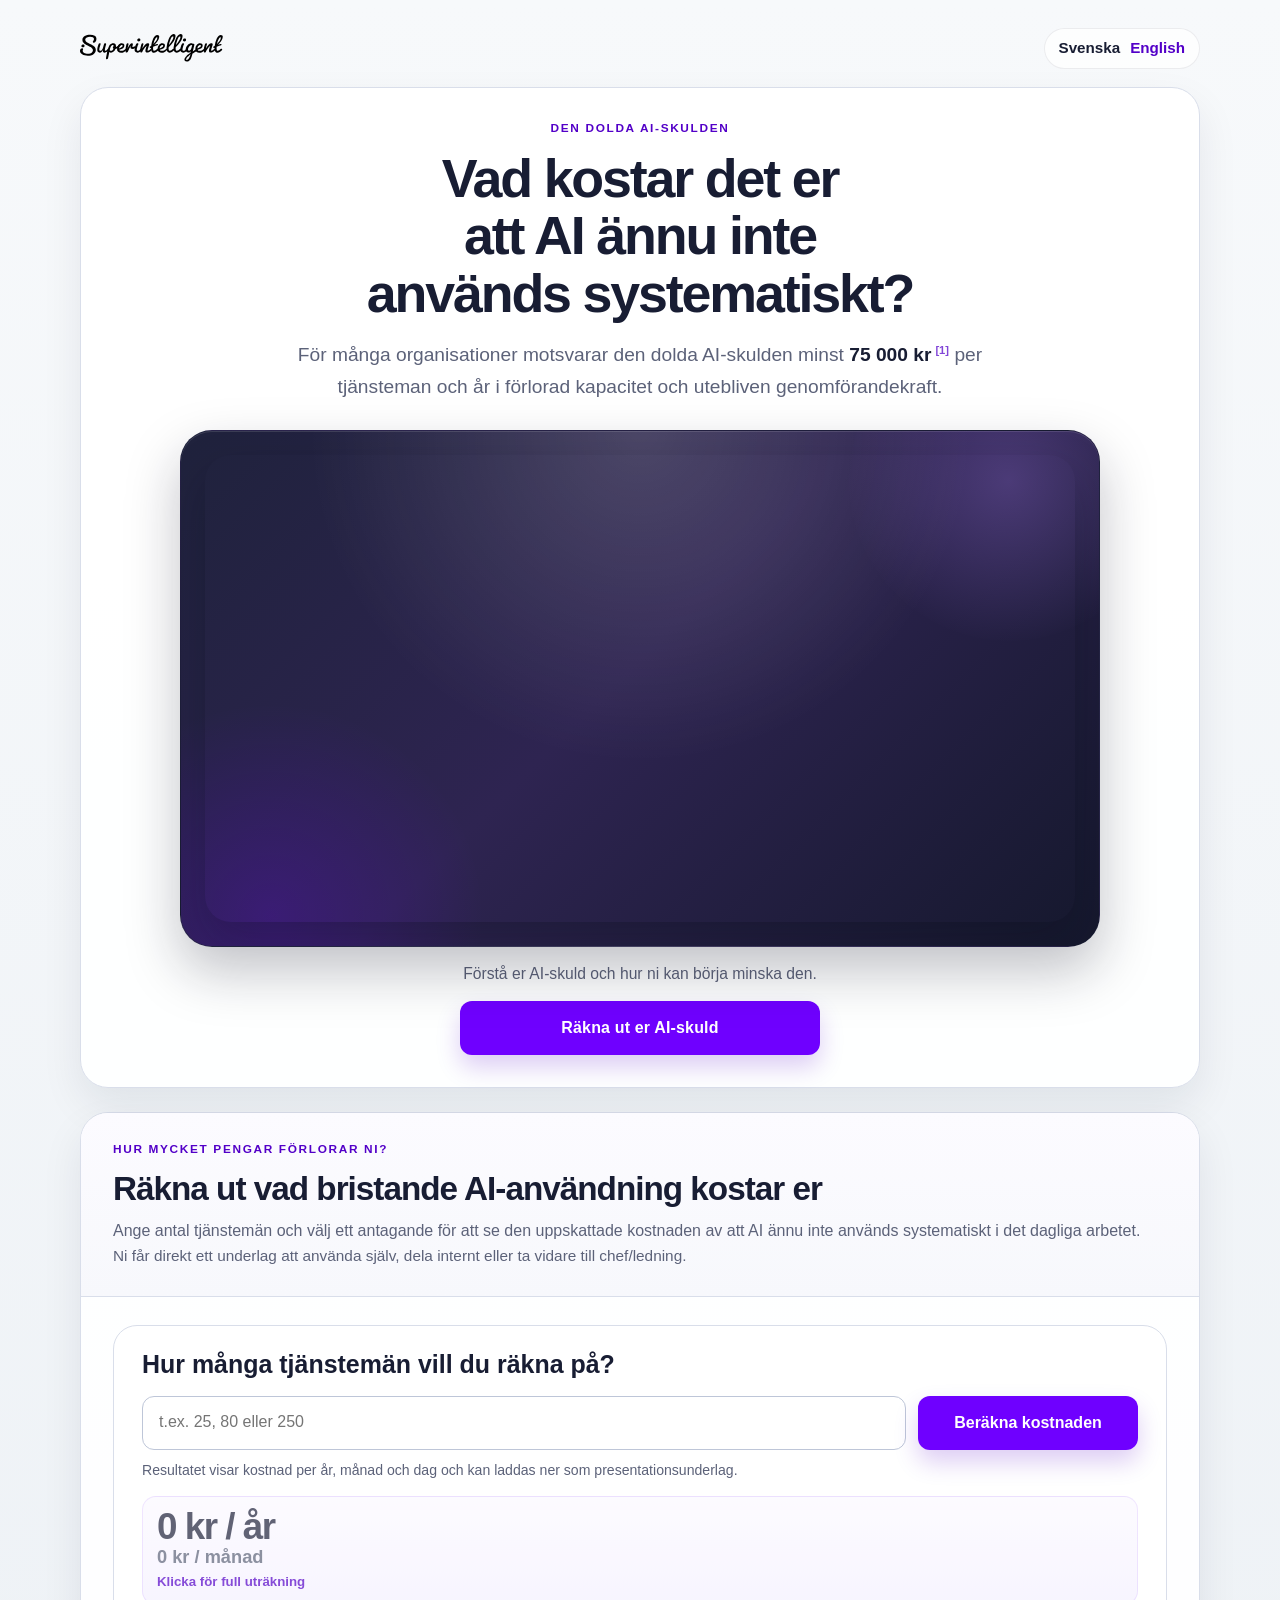
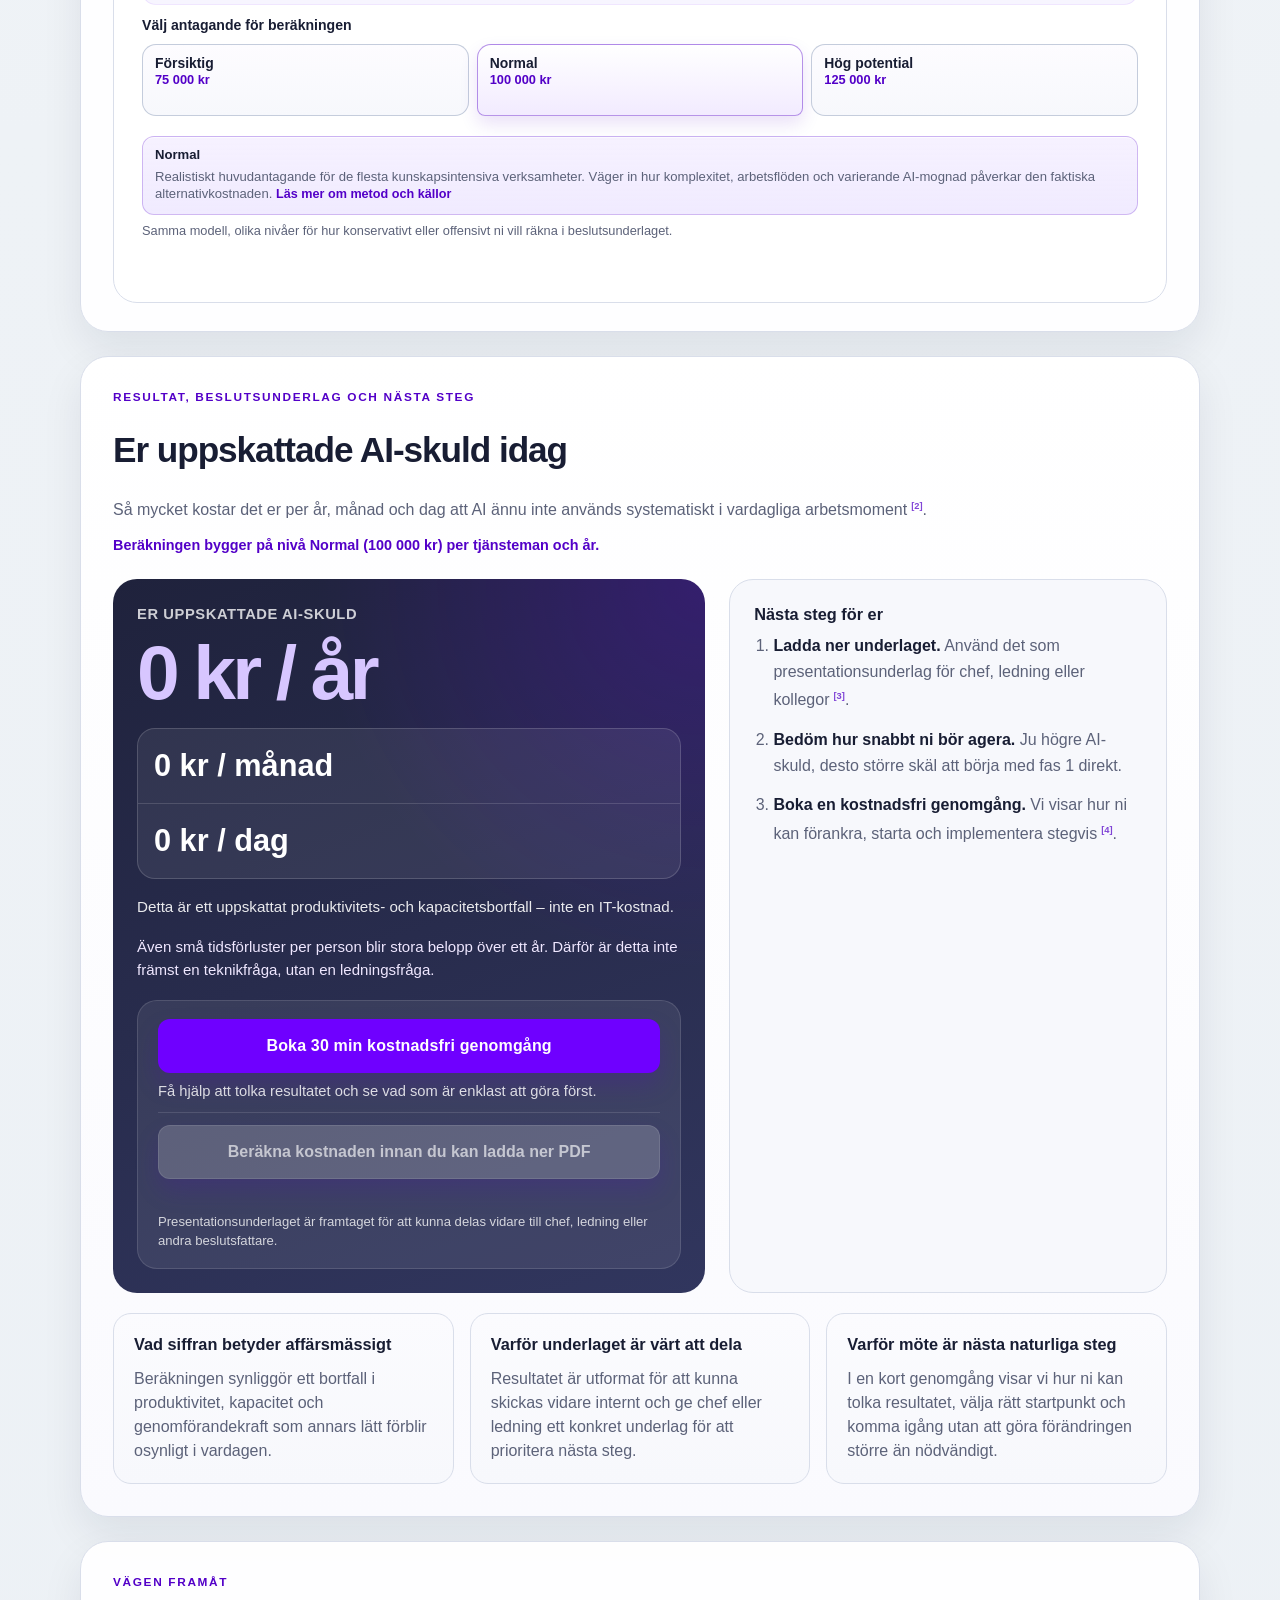
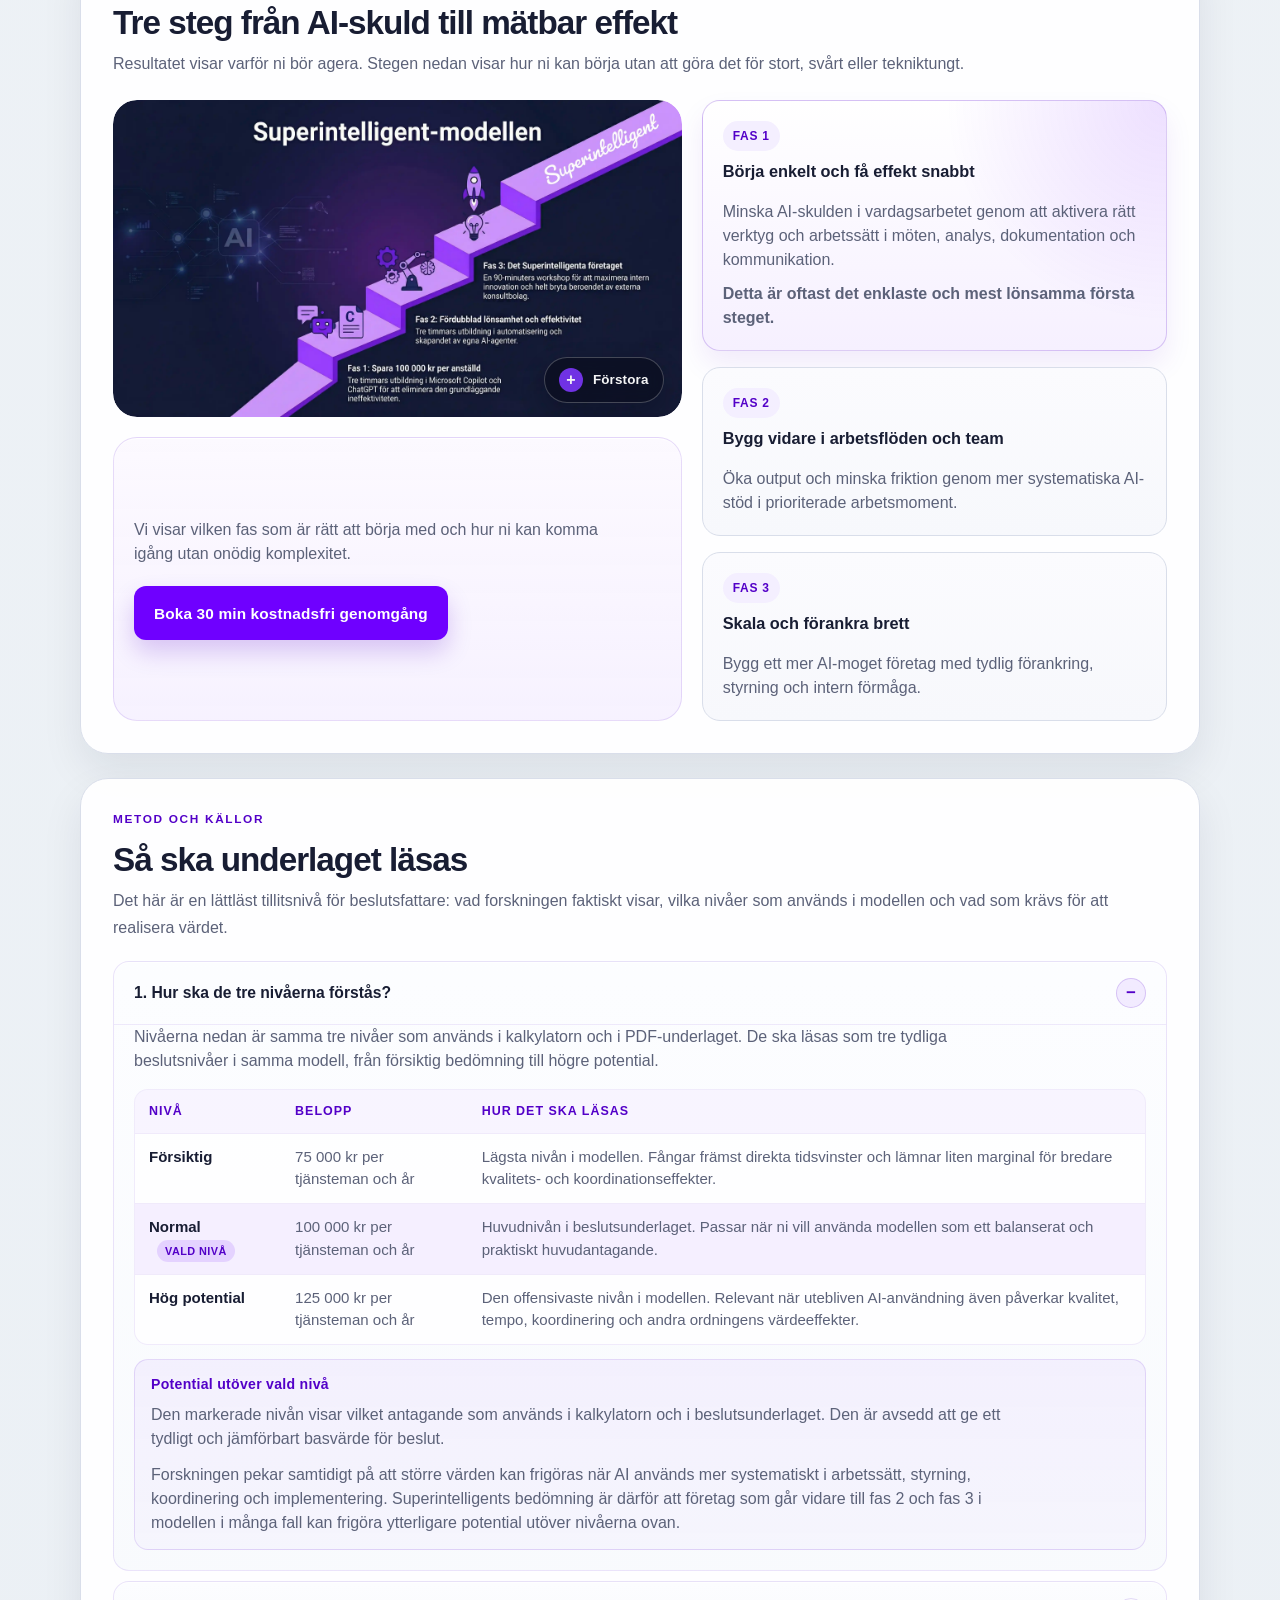
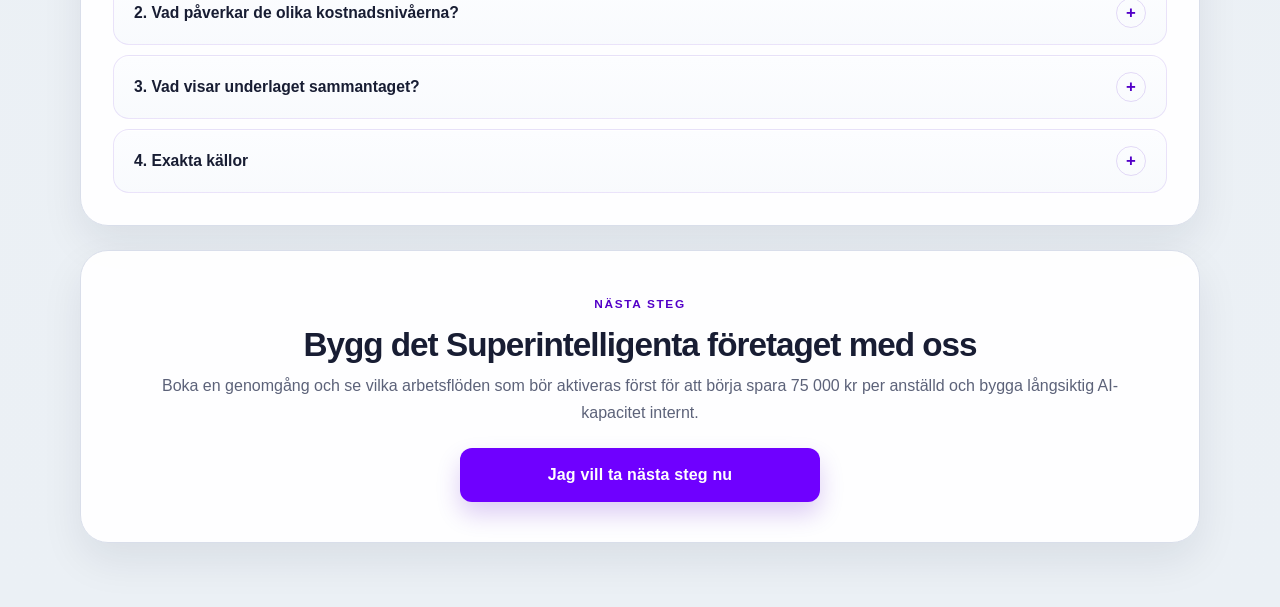
==== commit 98c36354: "Ändrade rubriker på sv och en" ====
--- a/index.html
+++ b/index.html
@@ -57,15 +57,15 @@
             <div class="hero-video-frame">
               <div class="hero-video-embed">
                 <iframe
-                  src="https://player.vimeo.com/video/1177692867?badge=0&amp;autopause=0&amp;player_id=0&amp;app_id=58479"
-                  title="Video om hur AI blir en bestående del av verksamheten"
-                  allow="autoplay; fullscreen; picture-in-picture"
+                  src="https://player.vimeo.com/video/1179114873?badge=0&amp;autopause=0&amp;player_id=0&amp;app_id=58479"
+                  title="Den dolda AI-skulden för företag"
+                  allow="autoplay; fullscreen; picture-in-picture; clipboard-write; encrypted-media; web-share"
                   allowfullscreen
                   referrerpolicy="strict-origin-when-cross-origin"
                 ></iframe>
               </div>
             </div>
-            <p class="hero-video-copy">Se på 60 sekunder hur ni identifierar AI-skulden och börjar minska den.</p>
+            <p class="hero-video-copy">Förstå er AI-skuld och hur ni kan börja minska den.</p>
             <div class="hero-video-cta">
               <a class="cta" href="#calculator-title">Räkna ut er AI-skuld</a>
             </div>
@@ -79,13 +79,13 @@
             <span class="section-kicker">Hur mycket pengar förlorar ni?</span>
             <h2 class="section-heading" id="calculator-title">Räkna ut vad bristande AI-användning kostar er</h2>
             <p class="section-copy">Ange antal tjänstemän och välj ett antagande för att se den uppskattade kostnaden av att AI ännu inte används systematiskt i det dagliga arbetet.</p>
-            <p class="calculator-support-copy">Ni får direkt ett underlag att använda själv, dela internt och ta vidare till chef eller ledning.</p>
+            <p class="calculator-support-copy">Ni får direkt ett underlag att använda själv, dela internt eller ta vidare till chef/ledning.</p>
           </div>
         </div>
 
         <div class="section calculator-workbench">
           <div class="calculator-panel">
-            <label for="employees">Hur många tjänstemän påverkas av möten, analys, dokumentation och koordinering?</label>
+            <label for="employees">Hur många tjänstemän vill du räkna på?</label>
             <div class="controls">
               <input id="employees" type="number" min="1" step="1" inputmode="numeric" placeholder="t.ex. 25, 80 eller 250" aria-describedby="feedback" />
               <button class="calculate" id="calculateBtn" type="button">Beräkna kostnaden</button>
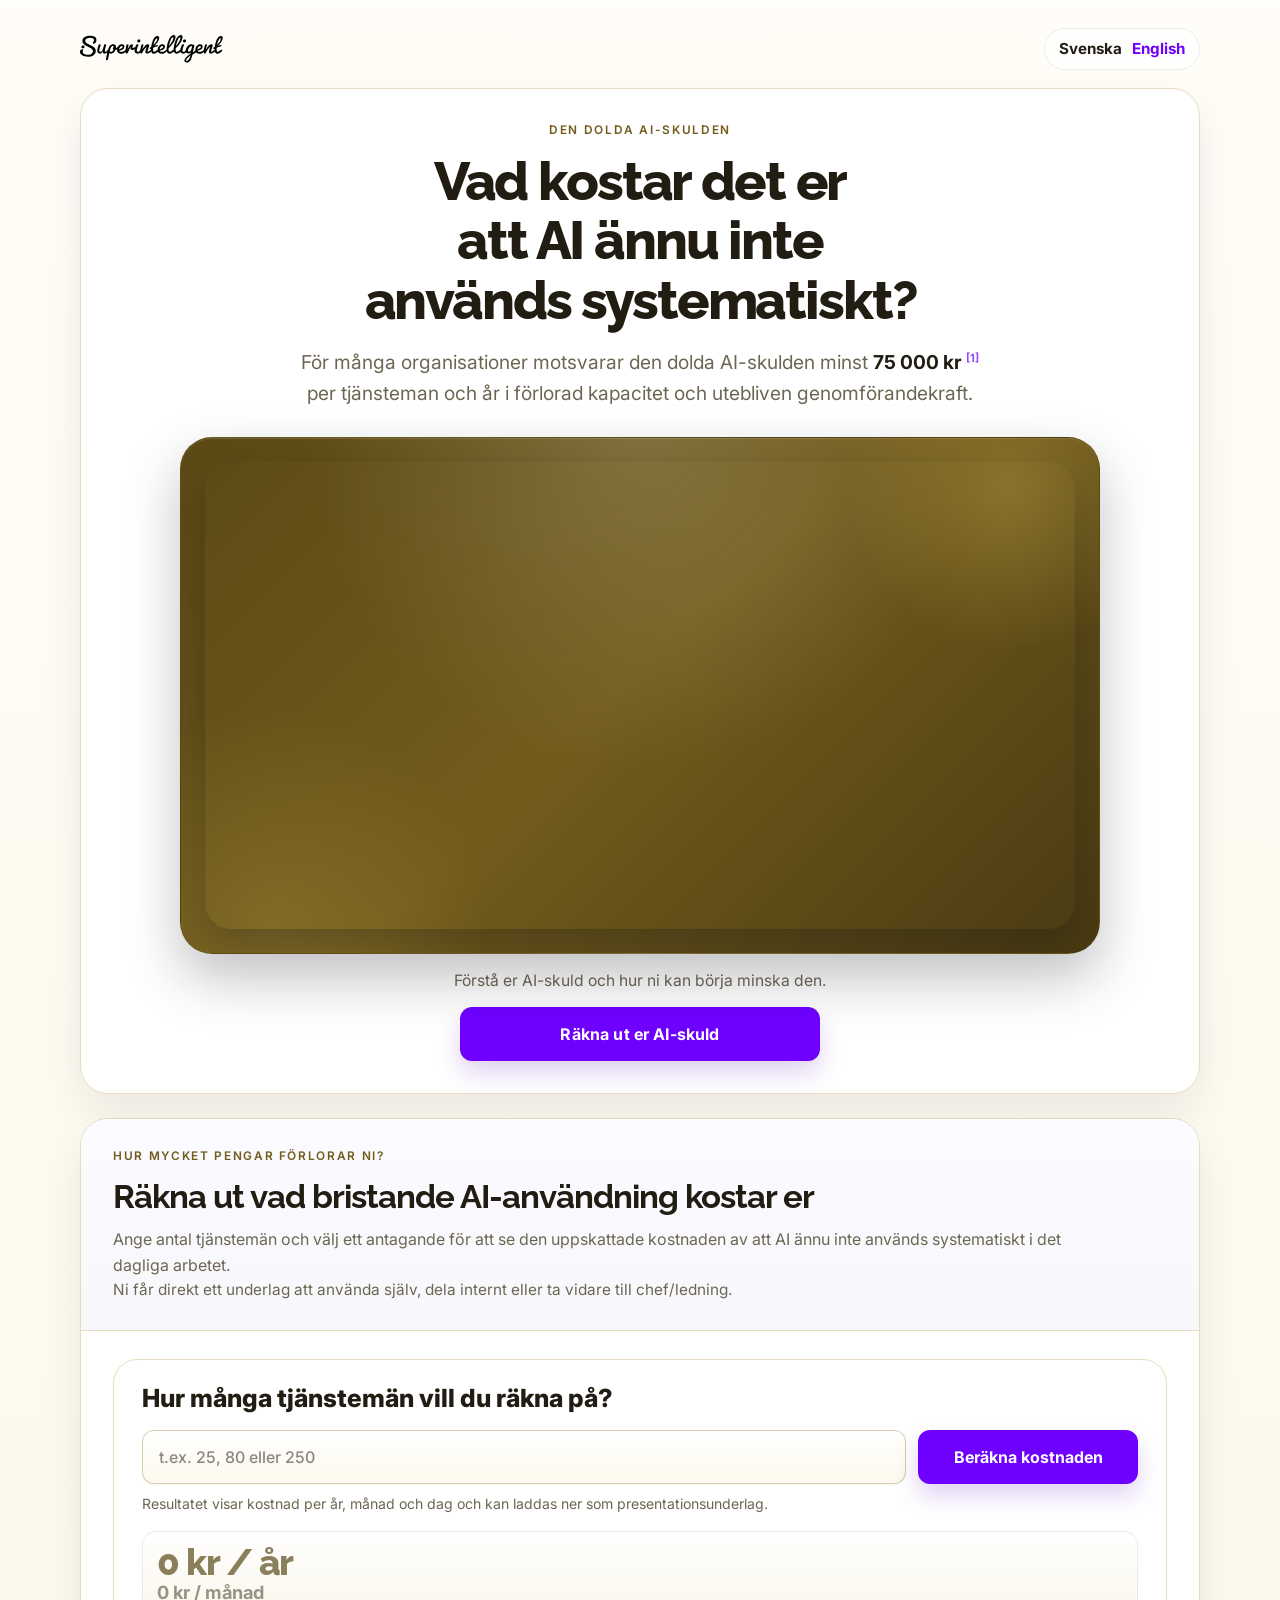
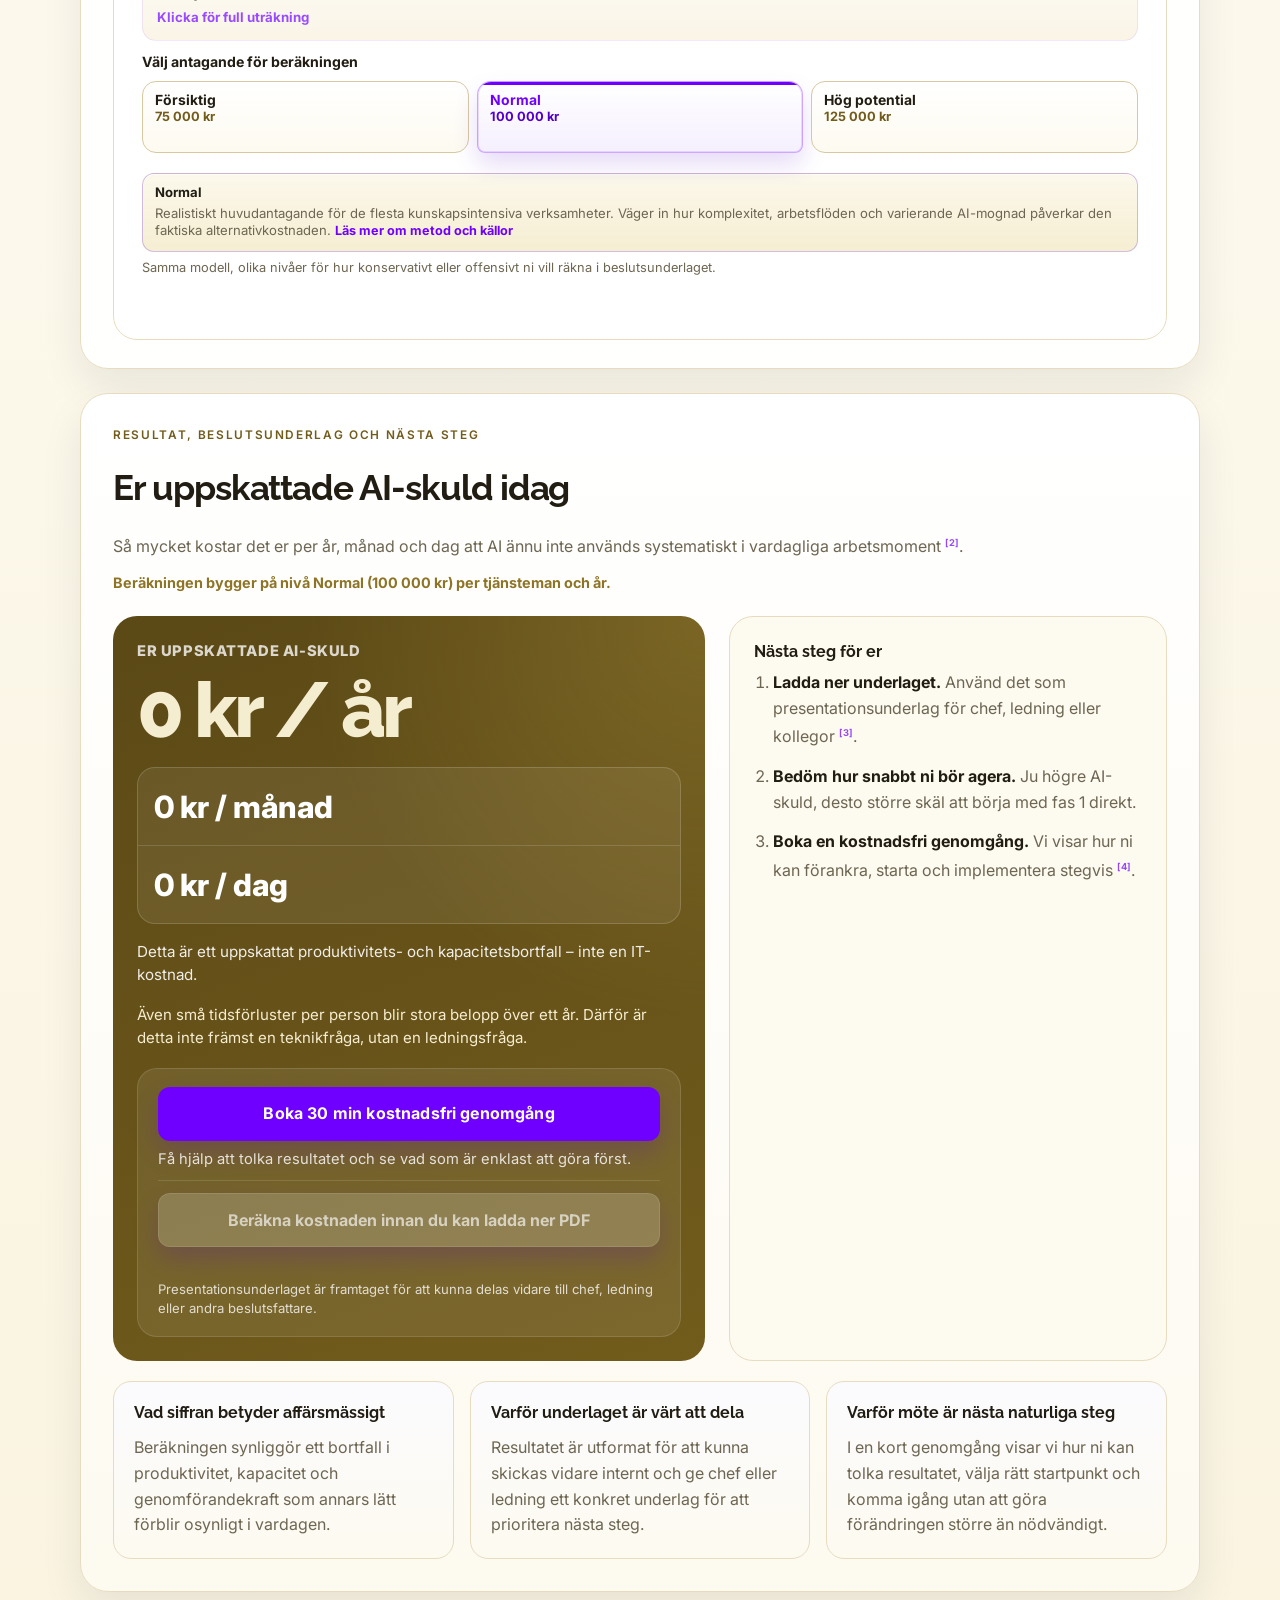
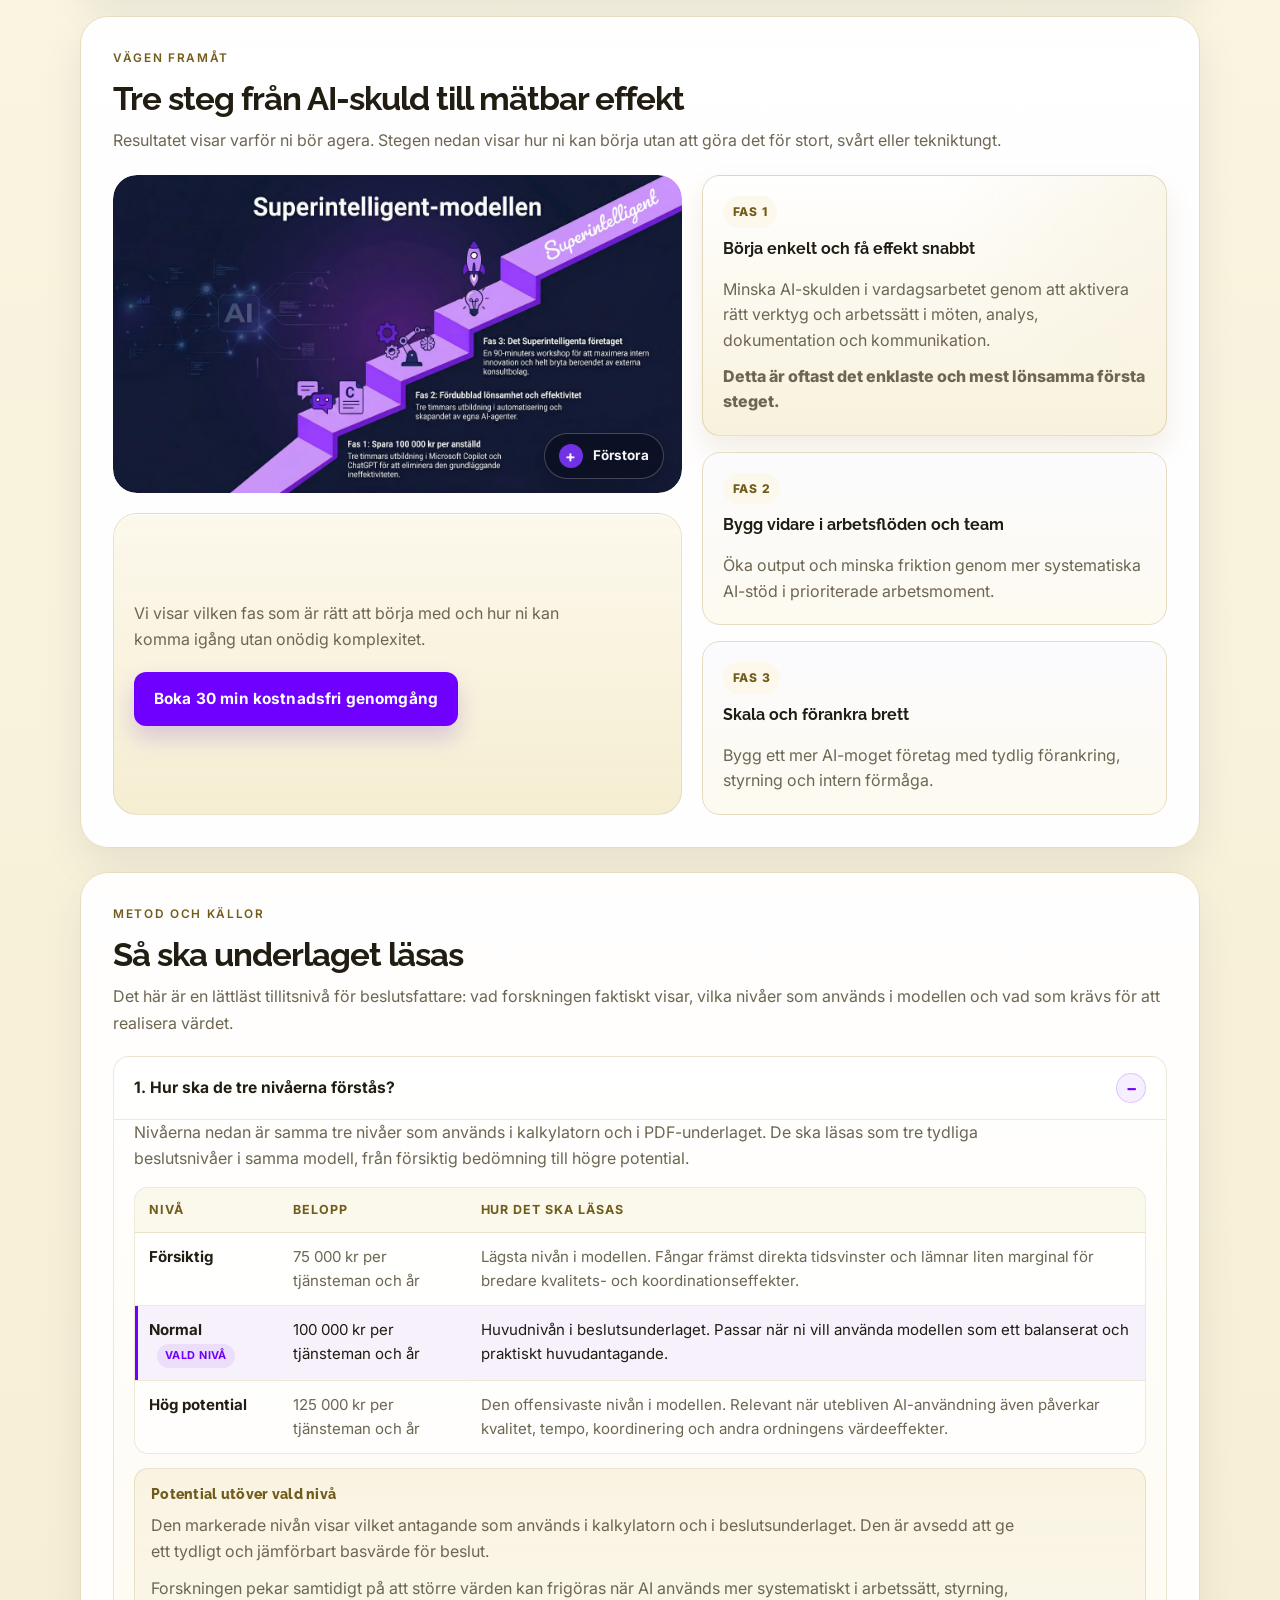
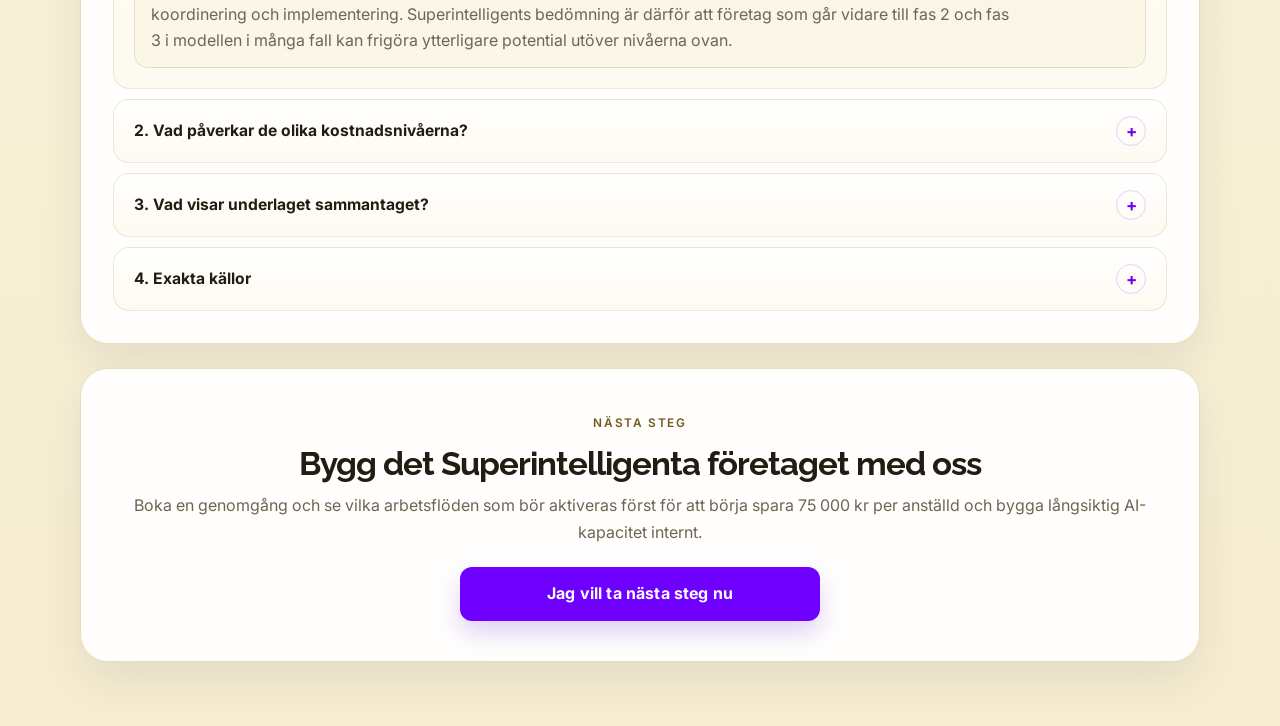
==== commit f6893ffc: "Colour changes" ====
--- a/index.html
+++ b/index.html
@@ -15,6 +15,10 @@
   <link rel="icon" href="/favicon-32x32.png" sizes="32x32" type="image/png" />
   <link rel="apple-touch-icon" href="/apple-touch-icon.png" sizes="180x180" />
   <link rel="manifest" href="/site.webmanifest" />
+  <link rel="preconnect" href="https://fonts.googleapis.com" />
+  <link rel="preconnect" href="https://fonts.gstatic.com" crossorigin />
+  <link rel="stylesheet" href="https://fonts.googleapis.com/css2?family=Inter:wght@400;500;600;700;800&family=Raleway:wght@600;700;800&display=swap" />
+  <link rel="stylesheet" href="/color-tokens.css" />
   <link rel="stylesheet" href="/index.css" />
   <script>
     (function () {
--- a/color-tokens.css
+++ b/color-tokens.css
@@ -0,0 +1,101 @@
+:root {
+  /* Typography tokens: keep semantic names stable even if font delivery changes. */
+  --font-heading: "Raleway", "Avenir Next", "Segoe UI", sans-serif;
+  --font-body: "Inter", "Segoe UI", Arial, sans-serif;
+
+  --font-weight-body-regular: 400;
+  --font-weight-body-medium: 500;
+  --font-weight-body-semibold: 600;
+  --font-weight-body-bold: 700;
+  --font-weight-body-heavy: 800;
+
+  --font-weight-heading-semibold: 600;
+  --font-weight-heading-bold: 700;
+  --font-weight-heading-heavy: 800;
+
+  --line-height-body: 1.6;
+  --line-height-heading: 1.1;
+  --tracking-heading-tight: -0.04em;
+  --tracking-heading-medium: -0.03em;
+  --tracking-ui-wide: 0.08em;
+
+  /* Brand scales: edit these values first when the palette changes. */
+  --brand-primary-50: #f5efff;
+  --brand-primary-100: #ede5ff;
+  --brand-primary-200: #d8c2ff;
+  --brand-primary-500: #6f00ff;
+  --brand-primary-700: #5300c8;
+
+  --brand-secondary-50: #fcf8eb;
+  --brand-secondary-100: #f5edd0;
+  --brand-secondary-200: #eadca7;
+  --brand-secondary-300: #d6ba55;
+  --brand-secondary-600: #8e7426;
+  --brand-secondary-700: #725c1c;
+  --brand-secondary-800: #5b4916;
+
+  /* Semantic tokens: use these in component styles. */
+  --color-bg-page-top: #fffdf7;
+  --color-bg-page: var(--brand-secondary-50);
+  --color-bg-page-bottom: #f6edd0;
+  --color-bg-surface: #ffffff;
+  --color-bg-surface-soft: #fdfaf0;
+  --color-bg-surface-muted: #f8f1dc;
+  --color-bg-surface-strong: var(--brand-secondary-800);
+  --color-bg-surface-strong-soft: var(--brand-secondary-700);
+
+  --color-text: #211d13;
+  --color-text-muted: #6d6652;
+  --color-text-inverse: #ffffff;
+  --color-border: #e7dcc0;
+  --color-border-strong: #d8c8a0;
+
+  --color-link: var(--brand-primary-500);
+  --color-link-hover: var(--brand-primary-700);
+  --color-cta-bg: var(--brand-primary-500);
+  --color-cta-bg-hover: var(--brand-primary-700);
+  --color-cta-text: #ffffff;
+  --color-heading-accent: var(--brand-secondary-700);
+  --color-heading-accent-soft: var(--brand-secondary-600);
+
+  --color-primary-border-soft: rgba(111, 0, 255, 0.12);
+  --color-primary-border: rgba(111, 0, 255, 0.18);
+  --color-primary-border-strong: rgba(83, 0, 200, 0.24);
+  --color-primary-shadow: rgba(83, 0, 200, 0.18);
+  --color-primary-glow: rgba(111, 0, 255, 0.18);
+  --color-focus-ring: rgba(111, 0, 255, 0.24);
+
+  --color-secondary-border-soft: rgba(142, 116, 38, 0.16);
+  --color-secondary-border: rgba(142, 116, 38, 0.22);
+  --color-secondary-glow: rgba(214, 186, 85, 0.22);
+  --color-secondary-glow-soft: rgba(214, 186, 85, 0.12);
+  --color-secondary-surface-glass: rgba(255, 251, 240, 0.82);
+
+  --color-interactive-subtle-bg: rgba(111, 0, 255, 0.02);
+  --color-interactive-hover-bg: rgba(111, 0, 255, 0.05);
+  --color-interactive-hover-border: rgba(111, 0, 255, 0.18);
+  --color-interactive-selected-bg: linear-gradient(180deg, rgba(255, 255, 255, 0.98) 0%, rgba(245, 239, 255, 0.94) 100%);
+  --color-interactive-selected-border: rgba(111, 0, 255, 0.34);
+  --color-interactive-selected-accent: var(--brand-primary-500);
+  --color-interactive-selected-accent-soft: rgba(111, 0, 255, 0.08);
+  --shadow-interactive-hover: 0 8px 18px rgba(83, 0, 200, 0.08);
+  --shadow-interactive-selected: 0 12px 24px rgba(83, 0, 200, 0.14);
+  --shadow-interactive-pressed: 0 6px 12px rgba(83, 0, 200, 0.12);
+
+  /* Compatibility aliases for existing styles. */
+  --bg: var(--color-bg-page);
+  --surface: var(--color-bg-surface);
+  --surface-soft: var(--color-bg-surface-soft);
+  --surface-strong: var(--color-bg-surface-strong);
+  --text: var(--color-text);
+  --muted: var(--color-text-muted);
+  --line: var(--color-border);
+  --line-strong: var(--color-border-strong);
+  --primary: var(--color-link);
+  --primary-dark: var(--color-link-hover);
+  --accent: var(--color-heading-accent);
+  --secondary: var(--color-bg-surface-strong);
+  --secondary-soft: var(--color-bg-surface-strong-soft);
+  --accent-soft: var(--brand-secondary-100);
+  --accent-tint: var(--brand-secondary-50);
+}
--- a/index.css
+++ b/index.css
@@ -1,19 +1,4 @@
 :root {
-  --bg: #eef2f6;
-  --surface: #ffffff;
-  --surface-soft: #f7f8fc;
-  --surface-strong: #1f223c;
-  --text: #181d33;
-  --muted: #5c6279;
-  --line: #d9deea;
-  --line-strong: #bec6d8;
-  --primary: #6f00ff;
-  --primary-dark: #5300c8;
-  --accent: #1f223c;
-  --secondary: #1f223c;
-  --secondary-soft: #31365e;
-  --accent-soft: #ede5ff;
-  --accent-tint: #f4efff;
   --success: #2c8e5a;
   --shadow: 0 18px 42px rgba(13, 30, 52, 0.08);
   --radius-lg: 28px;
@@ -36,11 +21,11 @@
 body {
   margin: 0;
   min-height: 100vh;
-  font-family: "Aptos", "Segoe UI", Arial, sans-serif;
+  font-family: var(--font-body);
   color: var(--text);
   background:
-    linear-gradient(180deg, #f7f9fb 0%, #eef2f6 32%, #ebf0f5 100%);
-  line-height: 1.5;
+    linear-gradient(180deg, var(--color-bg-page-top) 0%, var(--color-bg-page) 32%, var(--color-bg-page-bottom) 100%);
+  line-height: var(--line-height-body);
 }
 
 main {
@@ -112,12 +97,26 @@
   margin-top: 0;
 }
 
+h1,
+h2,
+h3,
+.section-heading,
+.result-title,
+.inline-result-annual,
+.yearly,
+.pdf-document .pdf-intro-title,
+.pdf-document .section-heading,
+.pdf-document .result-title {
+  font-family: var(--font-heading);
+}
+
 h1 {
   margin-bottom: 14px;
   max-width: 19ch;
   font-size: clamp(2.1rem, 4.2vw, 3.6rem);
-  line-height: 1.07;
-  letter-spacing: -0.04em;
+  font-weight: var(--font-weight-heading-heavy);
+  line-height: var(--line-height-heading);
+  letter-spacing: var(--tracking-heading-tight);
   text-wrap: balance;
 }
 
@@ -125,7 +124,7 @@
   margin-bottom: 0;
   max-width: 43rem;
   font-size: clamp(1.02rem, 1.5vw, 1.24rem);
-  line-height: 1.62;
+  line-height: var(--line-height-body);
   color: var(--muted);
 }
 
@@ -139,7 +138,7 @@
 }
 
 .source-mark a {
-  color: var(--primary-dark);
+  color: var(--color-link);
   text-decoration: none;
   font-size: 0.7em;
   font-weight: 700;
@@ -155,18 +154,20 @@
 .section-kicker {
   display: inline-block;
   margin-bottom: 12px;
+  font-family: var(--font-body);
   font-size: 0.74rem;
-  font-weight: 800;
+  font-weight: var(--font-weight-body-semibold);
   letter-spacing: 0.14em;
   text-transform: uppercase;
-  color: var(--primary-dark);
+  color: var(--color-heading-accent);
 }
 
 .section-heading {
   margin-bottom: 10px;
   font-size: clamp(1.55rem, 2.6vw, 2.35rem);
+  font-weight: var(--font-weight-heading-bold);
   line-height: 1.12;
-  letter-spacing: -0.03em;
+  letter-spacing: var(--tracking-heading-medium);
   text-wrap: balance;
 }
 
@@ -202,9 +203,9 @@
   gap: 10px;
   align-items: stretch;
   padding: 18px 20px;
-  border: 1px solid rgba(83, 0, 200, 0.16);
+  border: 1px solid var(--color-secondary-border-soft);
   border-radius: 20px;
-  background: linear-gradient(180deg, #fcf9ff 0%, #f0e7ff 100%);
+  background: linear-gradient(180deg, var(--color-bg-surface) 0%, var(--color-bg-surface-muted) 100%);
   box-shadow: inset 0 1px 0 rgba(255, 255, 255, 0.68);
 }
 
@@ -293,7 +294,7 @@
   padding: 6px 10px;
   border-radius: 999px;
   background: var(--accent-tint);
-  color: var(--primary-dark);
+  color: var(--color-heading-accent);
   font-size: 0.75rem;
   font-weight: 800;
   letter-spacing: 0.06em;
@@ -343,11 +344,11 @@
   margin: 0 auto;
   padding: 24px;
   overflow: hidden;
-  border: 1px solid rgba(31, 34, 60, 0.12);
+  border: 1px solid rgba(91, 73, 22, 0.16);
   border-radius: calc(var(--radius-lg) + 4px);
   background:
     radial-gradient(circle at top, rgba(255, 255, 255, 0.16), transparent 48%),
-    linear-gradient(135deg, #1f223c 0%, #2e2451 48%, #15182d 100%);
+    linear-gradient(135deg, var(--secondary) 0%, var(--secondary-soft) 48%, #493a12 100%);
   box-shadow:
     inset 0 1px 0 rgba(255, 255, 255, 0.12),
     0 24px 54px rgba(19, 18, 37, 0.26);
@@ -384,7 +385,7 @@
   height: 320px;
   top: -110px;
   right: -70px;
-  background: radial-gradient(circle, rgba(177, 132, 255, 0.26) 0%, rgba(177, 132, 255, 0) 72%);
+  background: radial-gradient(circle, rgba(214, 186, 85, 0.3) 0%, rgba(214, 186, 85, 0) 72%);
 }
 
 .hero-video-frame::after {
@@ -392,7 +393,7 @@
   height: 420px;
   bottom: -180px;
   left: -120px;
-  background: radial-gradient(circle, rgba(111, 0, 255, 0.22) 0%, rgba(111, 0, 255, 0) 72%);
+  background: radial-gradient(circle, rgba(214, 186, 85, 0.18) 0%, rgba(214, 186, 85, 0) 72%);
 }
 
 .hero-video-copy {
@@ -636,28 +637,58 @@
   min-width: 0;
   min-height: 54px;
   padding: 15px 16px;
-  border: 1px solid var(--line-strong);
+  border: 1px solid rgba(142, 116, 38, 0.34);
   border-radius: var(--radius-sm);
   font-size: 1rem;
   line-height: 1.3;
   color: var(--text);
-  background: #fff;
+  background: linear-gradient(180deg, rgba(255, 255, 255, 0.98) 0%, rgba(252, 248, 235, 0.92) 100%);
+  box-shadow:
+    inset 0 1px 0 rgba(255, 255, 255, 0.9),
+    0 1px 2px rgba(91, 73, 22, 0.06);
   appearance: textfield;
   -webkit-appearance: none;
+  transition: border-color 0.18s ease, box-shadow 0.18s ease, background 0.18s ease;
+}
+
+input:hover {
+  border-color: rgba(111, 0, 255, 0.22);
+  background: linear-gradient(180deg, rgba(255, 255, 255, 1) 0%, rgba(250, 244, 255, 0.94) 100%);
+}
+
+input::placeholder {
+  color: rgba(33, 29, 19, 0.52);
+  font-weight: var(--font-weight-body-medium);
 }
 
 input:focus,
 button:focus,
 .cta:focus {
-  outline: 2px solid rgba(111, 0, 255, 0.24);
+  outline: 2px solid var(--color-focus-ring);
   outline-offset: 2px;
+}
+
+input:focus {
+  border-color: var(--color-interactive-selected-border);
+  background: linear-gradient(180deg, rgba(255, 255, 255, 1) 0%, rgba(245, 239, 255, 0.96) 100%);
+  box-shadow:
+    inset 0 1px 0 rgba(255, 255, 255, 0.95),
+    0 0 0 4px rgba(111, 0, 255, 0.08),
+    0 10px 24px rgba(83, 0, 200, 0.1);
 }
 
 button {
   border: 0;
   cursor: pointer;
-  font-weight: 800;
+  font-family: var(--font-body);
+  font-weight: var(--font-weight-body-bold);
   transition: transform 0.15s ease, filter 0.15s ease;
+}
+
+input,
+select,
+textarea {
+  font-family: var(--font-body);
 }
 
 button:hover,
@@ -672,11 +703,11 @@
   min-height: 54px;
   padding: 14px 22px;
   border-radius: var(--radius-sm);
-  background: #6f00ff;
-  color: #fff;
-  box-shadow: 0 12px 24px rgba(83, 0, 200, 0.2);
+  background: var(--color-cta-bg);
+  color: var(--color-cta-text);
+  box-shadow: 0 12px 24px var(--color-primary-shadow);
   font-size: 1rem;
-  font-weight: 800;
+  font-weight: var(--font-weight-body-bold);
 }
 
 .calculate {
@@ -702,8 +733,9 @@
 .basis-selector legend {
   margin-bottom: 8px;
   padding: 0;
+  font-family: var(--font-body);
   font-size: 0.88rem;
-  font-weight: 800;
+  font-weight: var(--font-weight-body-bold);
   color: var(--text);
 }
 
@@ -733,14 +765,27 @@
 }
 
 .basis-option-body {
+  position: relative;
   display: block;
   height: 100%;
   min-height: 72px;
   padding: 10px 12px;
-  border: 1px solid rgba(190, 198, 216, 0.88);
+  overflow: hidden;
+  border: 1px solid var(--line-strong);
   border-radius: 14px;
-  background: linear-gradient(180deg, #fdfcff 0%, #f7f8fc 100%);
-  transition: border-color 0.18s ease, box-shadow 0.18s ease, background 0.18s ease;
+  background: linear-gradient(180deg, var(--color-bg-surface) 0%, var(--color-bg-surface-soft) 100%);
+  transition: border-color 0.18s ease, box-shadow 0.18s ease, background 0.18s ease, transform 0.18s ease;
+}
+
+.basis-option-body::before {
+  content: "";
+  position: absolute;
+  inset: 0 auto auto 0;
+  width: 100%;
+  height: 3px;
+  background: var(--color-interactive-selected-accent);
+  opacity: 0;
+  transition: opacity 0.18s ease;
 }
 
 .basis-option-main {
@@ -755,34 +800,67 @@
 }
 
 .basis-option-label {
+  font-family: var(--font-body);
   font-size: 0.87rem;
-  font-weight: 800;
+  font-weight: var(--font-weight-body-bold);
   color: var(--text);
   line-height: 1.15;
 }
 
 .basis-option-amount {
+  font-family: var(--font-body);
   font-size: 0.8rem;
-  font-weight: 800;
-  color: var(--primary-dark);
+  font-weight: var(--font-weight-body-bold);
+  color: var(--color-heading-accent);
   line-height: 1.15;
 }
 
+.basis-option-control:hover .basis-option-body {
+  border-color: var(--color-interactive-hover-border);
+  background: linear-gradient(180deg, var(--color-bg-surface) 0%, rgba(245, 239, 255, 0.68) 100%);
+  box-shadow: var(--shadow-interactive-hover);
+  transform: translateY(-1px);
+}
+
+.basis-option-control:hover .basis-option-body::before,
+.basis-option-control:focus-within .basis-option-body::before {
+  opacity: 0.48;
+}
+
 .basis-option input:checked + .basis-option-body {
-  border-color: rgba(83, 0, 200, 0.42);
-  background: linear-gradient(180deg, #ffffff 0%, #f2ebff 100%);
-  box-shadow: 0 8px 18px rgba(83, 0, 200, 0.12);
+  border-color: var(--color-interactive-selected-border);
+  background: var(--color-interactive-selected-bg);
+  box-shadow:
+    inset 0 0 0 1px var(--color-primary-border-soft),
+    var(--shadow-interactive-selected);
 }
 
 .basis-option.is-info-open .basis-option-body {
-  border-color: rgba(83, 0, 200, 0.42);
+  border-color: var(--color-interactive-selected-border);
   border-bottom-left-radius: 8px;
   border-bottom-right-radius: 8px;
-  box-shadow: 0 10px 20px rgba(83, 0, 200, 0.1);
+  box-shadow:
+    inset 0 0 0 1px var(--color-primary-border-soft),
+    var(--shadow-interactive-selected);
+}
+
+.basis-option input:checked + .basis-option-body::before,
+.basis-option.is-info-open .basis-option-body::before {
+  opacity: 1;
+}
+
+.basis-option input:checked + .basis-option-body .basis-option-label,
+.basis-option.is-info-open .basis-option-body .basis-option-label {
+  color: var(--color-link);
+}
+
+.basis-option input:checked + .basis-option-body .basis-option-amount,
+.basis-option.is-info-open .basis-option-body .basis-option-amount {
+  color: var(--color-link-hover);
 }
 
 .basis-option input:focus-visible + .basis-option-body {
-  outline: 2px solid rgba(111, 0, 255, 0.24);
+  outline: 2px solid var(--color-focus-ring);
   outline-offset: 2px;
 }
 
@@ -793,16 +871,17 @@
 .basis-info-panel {
   margin-top: 4px;
   padding: 10px 12px 11px;
-  border: 1px solid rgba(83, 0, 200, 0.16);
+  border: 1px solid var(--color-secondary-border-soft);
   border-radius: 12px;
-  background: linear-gradient(180deg, rgba(246, 241, 255, 0.98) 0%, rgba(239, 233, 255, 0.92) 100%);
+  background: linear-gradient(180deg, rgba(252, 248, 235, 0.98) 0%, rgba(245, 237, 208, 0.94) 100%);
   box-shadow: inset 0 1px 0 rgba(255, 255, 255, 0.65);
 }
 
 .basis-info-title {
   margin: 0 0 4px;
+  font-family: var(--font-body);
   font-size: 0.82rem;
-  font-weight: 800;
+  font-weight: var(--font-weight-body-bold);
   line-height: 1.25;
   color: var(--text);
 }
@@ -816,9 +895,10 @@
 
 .basis-info-link {
   display: inline;
+  font-family: var(--font-body);
   font-size: 0.79rem;
-  font-weight: 700;
-  color: var(--primary-dark);
+  font-weight: var(--font-weight-body-bold);
+  color: var(--color-link);
   text-decoration: none;
 }
 
@@ -828,15 +908,15 @@
 }
 
 .basis-info-panel[data-basis-info="cautious"] {
-  border-color: rgba(83, 0, 200, 0.12);
+  border-color: var(--color-primary-border-soft);
 }
 
 .basis-info-panel[data-basis-info="core"] {
-  border-color: rgba(83, 0, 200, 0.24);
+  border-color: var(--color-primary-border-strong);
 }
 
 .basis-info-panel[data-basis-info="expanded"] {
-  border-color: rgba(83, 0, 200, 0.18);
+  border-color: var(--color-primary-border);
 }
 
 .basis-trust-line {
@@ -859,9 +939,9 @@
   gap: 4px;
   margin-top: 12px;
   padding: 12px 14px;
-  border: 1px solid rgba(111, 0, 255, 0.12);
+  border: 1px solid var(--color-primary-border-soft);
   border-radius: 14px;
-  background: linear-gradient(180deg, #fcfaff 0%, #f5f1ff 100%);
+  background: linear-gradient(180deg, var(--color-bg-surface) 0%, var(--color-bg-surface-muted) 100%);
   opacity: 0.7;
   transform: translateY(4px);
   transition: opacity 0.2s ease, transform 0.2s ease, border-color 0.2s ease, box-shadow 0.2s ease;
@@ -870,7 +950,7 @@
 .inline-result-summary.is-visible {
   opacity: 1;
   transform: translateY(0);
-  border-color: rgba(111, 0, 255, 0.24);
+  border-color: var(--color-primary-border);
   box-shadow: 0 10px 22px rgba(83, 0, 200, 0.08);
 }
 
@@ -888,22 +968,23 @@
   font-size: clamp(1.65rem, 4vw, 2.3rem);
   line-height: 0.98;
   letter-spacing: -0.04em;
-  font-weight: 900;
+  font-weight: var(--font-weight-heading-heavy);
   color: var(--surface-strong);
 }
 
 .inline-result-value {
   margin: 0;
   font-size: clamp(0.98rem, 2.3vw, 1.14rem);
-  font-weight: 800;
+  font-weight: var(--font-weight-body-bold);
   line-height: 1.15;
   color: var(--muted);
 }
 
 .inline-result-link {
+  font-family: var(--font-body);
   font-size: 0.83rem;
-  color: var(--primary-dark);
-  font-weight: 700;
+  color: var(--color-link);
+  font-weight: var(--font-weight-body-bold);
   text-decoration: none;
 }
 
@@ -913,7 +994,7 @@
 
 .result-card {
   background:
-    linear-gradient(180deg, #ffffff 0%, #fafafe 100%);
+    linear-gradient(180deg, var(--color-bg-surface) 0%, var(--color-bg-surface-soft) 100%);
 }
 
 .result-header {
@@ -929,7 +1010,7 @@
   padding: 24px;
   border-radius: 24px;
   background:
-    radial-gradient(circle at top right, rgba(111, 0, 255, 0.22), transparent 42%),
+    radial-gradient(circle at top right, var(--color-secondary-glow), transparent 42%),
     linear-gradient(160deg, var(--secondary) 0%, var(--secondary-soft) 100%);
   color: #fff;
 }
@@ -947,7 +1028,8 @@
   margin-bottom: 12px;
   font-size: clamp(1.72rem, 2.75vw, 2.38rem);
   line-height: 1.1;
-  letter-spacing: -0.03em;
+  font-weight: var(--font-weight-heading-bold);
+  letter-spacing: var(--tracking-heading-medium);
   text-wrap: balance;
 }
 
@@ -959,7 +1041,7 @@
   margin: 0;
   font-size: 0.9rem;
   line-height: 1.5;
-  color: var(--primary-dark);
+  color: var(--color-heading-accent-soft);
   font-weight: 700;
 }
 
@@ -967,8 +1049,8 @@
   margin: 0 0 18px;
   font-size: clamp(2.6rem, 6vw, 4.9rem);
   line-height: 0.98;
-  color: #d7c6ff;
-  font-weight: 900;
+  color: var(--brand-secondary-100);
+  font-weight: var(--font-weight-heading-heavy);
   letter-spacing: -0.05em;
 }
 
@@ -1004,7 +1086,7 @@
 .result-decision-line {
   font-size: 0.94rem;
   line-height: 1.55;
-  color: #efe7ff;
+  color: var(--brand-secondary-100);
 }
 
 .result-primary .result-actions {
@@ -1035,13 +1117,13 @@
 }
 
 .result-action-group-secondary .pdf-download-btn {
-  background: #8c6dff;
-  box-shadow: 0 12px 24px rgba(83, 0, 200, 0.16);
+  background: var(--color-cta-bg);
+  box-shadow: 0 12px 24px var(--color-primary-shadow);
   border: 1px solid rgba(255, 255, 255, 0.18);
 }
 
 .result-action-group-secondary .pdf-download-btn:hover:not(:disabled) {
-  background: #9a80ff;
+  background: var(--color-cta-bg-hover);
 }
 
 .result-action-group-secondary .pdf-download-btn:disabled {
@@ -1112,11 +1194,11 @@
 }
 
 .phase-card-priority {
-  border-color: rgba(83, 0, 200, 0.2);
+  border-color: var(--color-secondary-border);
   background:
-    radial-gradient(circle at top right, rgba(111, 0, 255, 0.12), transparent 42%),
-    linear-gradient(180deg, #ffffff 0%, #f6f0ff 100%);
-  box-shadow: 0 14px 28px rgba(83, 0, 200, 0.08);
+    radial-gradient(circle at top right, var(--color-secondary-glow-soft), transparent 42%),
+    linear-gradient(180deg, var(--color-bg-surface) 0%, var(--color-bg-surface-muted) 100%);
+  box-shadow: 0 14px 28px rgba(142, 116, 38, 0.12);
 }
 
 .phase-card-emphasis {
@@ -1139,9 +1221,9 @@
   min-height: 0;
   align-items: stretch;
   padding: 20px;
-  border: 1px solid rgba(83, 0, 200, 0.12);
+  border: 1px solid var(--color-secondary-border-soft);
   border-radius: 24px;
-  background: linear-gradient(180deg, rgba(252, 249, 255, 0.98) 0%, rgba(246, 241, 255, 0.94) 100%);
+  background: linear-gradient(180deg, rgba(252, 248, 235, 0.98) 0%, rgba(245, 237, 208, 0.94) 100%);
   box-shadow: inset 0 1px 0 rgba(255, 255, 255, 0.9);
 }
 
@@ -1187,10 +1269,10 @@
 }
 
 .method-item {
-  border: 1px solid rgba(83, 0, 200, 0.1);
+  border: 1px solid var(--color-secondary-border-soft);
   border-radius: 16px;
   background:
-    linear-gradient(180deg, rgba(252, 253, 255, 0.96) 0%, rgba(248, 250, 253, 0.96) 100%);
+    linear-gradient(180deg, rgba(255, 255, 255, 0.96) 0%, rgba(253, 250, 240, 0.96) 100%);
   box-shadow: inset 0 1px 0 rgba(255, 255, 255, 0.85);
   overflow: hidden;
 }
@@ -1203,8 +1285,9 @@
   padding: 16px 20px;
   cursor: pointer;
   list-style: none;
+  font-family: var(--font-body);
   font-size: 0.98rem;
-  font-weight: 700;
+  font-weight: var(--font-weight-body-bold);
   line-height: 1.3;
   color: var(--text);
 }
@@ -1220,9 +1303,9 @@
   justify-content: center;
   width: 28px;
   height: 28px;
-  border: 1px solid rgba(83, 0, 200, 0.14);
+  border: 1px solid var(--color-primary-border);
   border-radius: 999px;
-  color: var(--primary-dark);
+  color: var(--color-link);
   font-size: 1.05rem;
   line-height: 1;
   flex: 0 0 auto;
@@ -1231,8 +1314,8 @@
 
 .method-item[open] summary::after {
   content: "\2212";
-  background: rgba(111, 0, 255, 0.07);
-  border-color: rgba(83, 0, 200, 0.18);
+  background: var(--brand-primary-50);
+  border-color: var(--color-primary-border);
 }
 
 .method-item summary:hover::after,
@@ -1242,7 +1325,7 @@
 
 .method-panel {
   padding: 0 20px 20px;
-  border-top: 1px solid rgba(83, 0, 200, 0.08);
+  border-top: 1px solid var(--color-secondary-border-soft);
 }
 
 .method-panel p {
@@ -1268,14 +1351,14 @@
 }
 
 .method-bullets li::marker {
-  color: var(--primary-dark);
+  color: var(--color-link);
 }
 
 .levels-table-wrap {
   margin-top: 16px;
   overflow-x: auto;
   -webkit-overflow-scrolling: touch;
-  border: 1px solid rgba(83, 0, 200, 0.08);
+  border: 1px solid var(--color-secondary-border-soft);
   border-radius: 14px;
   background: rgba(255, 255, 255, 0.75);
 }
@@ -1290,32 +1373,45 @@
 .levels-table th,
 .levels-table td {
   padding: 12px 14px;
-  border-bottom: 1px solid rgba(83, 0, 200, 0.08);
+  border-bottom: 1px solid var(--color-secondary-border-soft);
   text-align: left;
   vertical-align: top;
 }
 
 .levels-table thead th {
   padding-top: 12px;
-  color: var(--primary-dark);
+  font-family: var(--font-body);
+  color: var(--color-heading-accent);
   font-size: 0.78rem;
-  font-weight: 800;
+  font-weight: var(--font-weight-body-bold);
   letter-spacing: 0.08em;
   text-transform: uppercase;
-  background: rgba(111, 0, 255, 0.04);
+  background: rgba(214, 186, 85, 0.1);
 }
 
 .levels-table tbody th {
   color: var(--text);
-  font-weight: 700;
+  font-weight: var(--font-weight-body-bold);
 }
 
 .levels-table tbody td {
   color: var(--muted);
 }
 
+.levels-table tbody tr {
+  transition: background-color 0.18s ease, box-shadow 0.18s ease;
+}
+
 .levels-table tbody tr.is-selected {
-  background: rgba(111, 0, 255, 0.06);
+  background:
+    linear-gradient(180deg, rgba(245, 239, 255, 0.78), rgba(245, 239, 255, 0.78)),
+    linear-gradient(180deg, rgba(214, 186, 85, 0.08), rgba(214, 186, 85, 0.08));
+  box-shadow: inset 3px 0 0 var(--color-interactive-selected-accent);
+}
+
+.levels-table tbody tr.is-selected th,
+.levels-table tbody tr.is-selected td {
+  color: var(--text);
 }
 
 .levels-table-level {
@@ -1327,15 +1423,20 @@
   margin-left: 8px;
   padding: 3px 8px;
   border-radius: 999px;
-  background: rgba(111, 0, 255, 0.12);
-  color: var(--primary-dark);
+  background: rgba(214, 186, 85, 0.18);
+  color: var(--color-heading-accent);
   font-size: 0.68rem;
-  font-weight: 800;
+  font-weight: var(--font-weight-body-bold);
   letter-spacing: 0.04em;
   text-transform: uppercase;
   white-space: nowrap;
 }
 
+.levels-table tbody tr.is-selected .levels-table-badge {
+  background: var(--color-interactive-selected-accent-soft);
+  color: var(--color-link);
+}
+
 .levels-table tbody tr:last-child th,
 .levels-table tbody tr:last-child td {
   border-bottom: 0;
@@ -1344,14 +1445,14 @@
 .method-highlight {
   margin-top: 14px;
   padding: 14px 16px;
-  border: 1px solid rgba(83, 0, 200, 0.12);
+  border: 1px solid var(--color-secondary-border-soft);
   border-radius: 14px;
-  background: linear-gradient(180deg, rgba(111, 0, 255, 0.045), rgba(111, 0, 255, 0.02));
+  background: linear-gradient(180deg, rgba(214, 186, 85, 0.12), rgba(214, 186, 85, 0.05));
 }
 
 .method-highlight-title {
   margin: 0;
-  color: var(--primary-dark);
+  color: var(--color-heading-accent);
   font-size: 0.88rem;
   font-weight: 800;
   letter-spacing: 0.02em;
@@ -1414,7 +1515,7 @@
   padding: 24px;
   color: var(--text);
   background: #ffffff;
-  font-family: "Aptos", "Segoe UI", Arial, sans-serif;
+  font-family: var(--font-body);
 }
 
 .pdf-document,
@@ -1425,7 +1526,7 @@
 }
 
 .pdf-document a {
-  color: var(--primary-dark);
+  color: var(--color-link);
   text-decoration: none;
 }
 
@@ -1434,11 +1535,11 @@
   gap: 16px;
   margin: 0 0 16px;
   padding: 22px;
-  border: 1px solid #d7dce7;
+  border: 1px solid var(--color-border);
   border-radius: 22px;
   background:
-    radial-gradient(circle at top right, rgba(111, 0, 255, 0.08), transparent 34%),
-    linear-gradient(180deg, #ffffff 0%, #f7f4ff 100%);
+    radial-gradient(circle at top right, rgba(214, 186, 85, 0.12), transparent 34%),
+    linear-gradient(180deg, #ffffff 0%, var(--color-bg-surface-soft) 100%);
 }
 
 .pdf-document .pdf-intro-header {
@@ -1459,11 +1560,12 @@
 
 .pdf-document .pdf-intro-kicker {
   display: inline-block;
+  font-family: var(--font-body);
   font-size: 0.68rem;
-  font-weight: 800;
+  font-weight: var(--font-weight-body-bold);
   letter-spacing: 0.16em;
   text-transform: uppercase;
-  color: var(--primary-dark);
+  color: var(--color-heading-accent);
 }
 
 .pdf-document .pdf-intro-title {
@@ -1471,8 +1573,9 @@
   max-width: 18ch;
   font-size: 2rem;
   line-height: 1.06;
-  letter-spacing: -0.04em;
-  color: #1f223c;
+  font-weight: var(--font-weight-heading-heavy);
+  letter-spacing: var(--tracking-heading-tight);
+  color: var(--text);
 }
 
 .pdf-document .pdf-intro-highlight {
@@ -1480,25 +1583,28 @@
   gap: 6px;
   align-content: start;
   padding: 18px 20px;
-  border: 1px solid rgba(83, 0, 200, 0.16);
+  border: 1px solid var(--color-secondary-border-soft);
   border-radius: 18px;
-  background: linear-gradient(180deg, #2f2853 0%, #1f223c 100%);
-  box-shadow: 0 16px 30px rgba(31, 34, 60, 0.14);
+  background: linear-gradient(180deg, var(--secondary-soft) 0%, var(--secondary) 100%);
+  box-shadow: 0 16px 30px rgba(91, 73, 22, 0.18);
 }
 
 .pdf-document .pdf-intro-highlight-label {
+  font-family: var(--font-body);
   font-size: 0.72rem;
-  font-weight: 800;
+  font-weight: var(--font-weight-body-bold);
   letter-spacing: 0.1em;
   text-transform: uppercase;
-  color: rgba(219, 203, 255, 0.84);
+  color: rgba(245, 237, 208, 0.84);
 }
 
 .pdf-document .pdf-intro-highlight-value {
+  font-family: var(--font-heading);
   font-size: 1.65rem;
   line-height: 1.08;
-  letter-spacing: -0.04em;
-  color: #f0e7ff;
+  font-weight: var(--font-weight-heading-heavy);
+  letter-spacing: var(--tracking-heading-tight);
+  color: var(--brand-secondary-50);
 }
 
 .pdf-document [data-pdf-section] {
@@ -1524,6 +1630,7 @@
 .pdf-document .result-title {
   margin-bottom: 10px;
   font-size: 1.55rem;
+  font-weight: var(--font-weight-heading-bold);
 }
 
 .pdf-document .section-copy,
@@ -1721,7 +1828,7 @@
   .phase-image-trigger.is-desktop-lightbox-enabled {
     cursor: zoom-in;
     overflow: hidden;
-    box-shadow: 0 0 0 1px rgba(111, 0, 255, 0);
+    box-shadow: 0 0 0 1px transparent;
     transition: transform 180ms ease, box-shadow 180ms ease;
   }
 
@@ -1738,7 +1845,7 @@
 
   .phase-image-trigger.is-desktop-lightbox-enabled:hover,
   .phase-image-trigger.is-desktop-lightbox-enabled:focus-visible {
-    box-shadow: 0 0 0 1px rgba(111, 0, 255, 0.14), 0 18px 34px rgba(31, 34, 60, 0.14);
+    box-shadow: 0 0 0 1px var(--color-primary-border), 0 18px 34px rgba(91, 73, 22, 0.14);
     transform: translateY(-1px);
   }
 
@@ -1810,17 +1917,18 @@
   border: 1px solid rgba(31, 34, 60, 0.08);
   border-radius: 999px;
   background: rgba(255, 255, 255, 0.72);
+  font-family: var(--font-body);
   font-size: 0.95rem;
 }
 
 .lang-switch span {
   color: var(--text);
-  font-weight: 700;
+  font-weight: var(--font-weight-body-bold);
 }
 
 .lang-switch a {
-  color: var(--primary-dark);
-  font-weight: 700;
+  color: var(--color-link);
+  font-weight: var(--font-weight-body-bold);
   text-decoration: none;
 }
 
